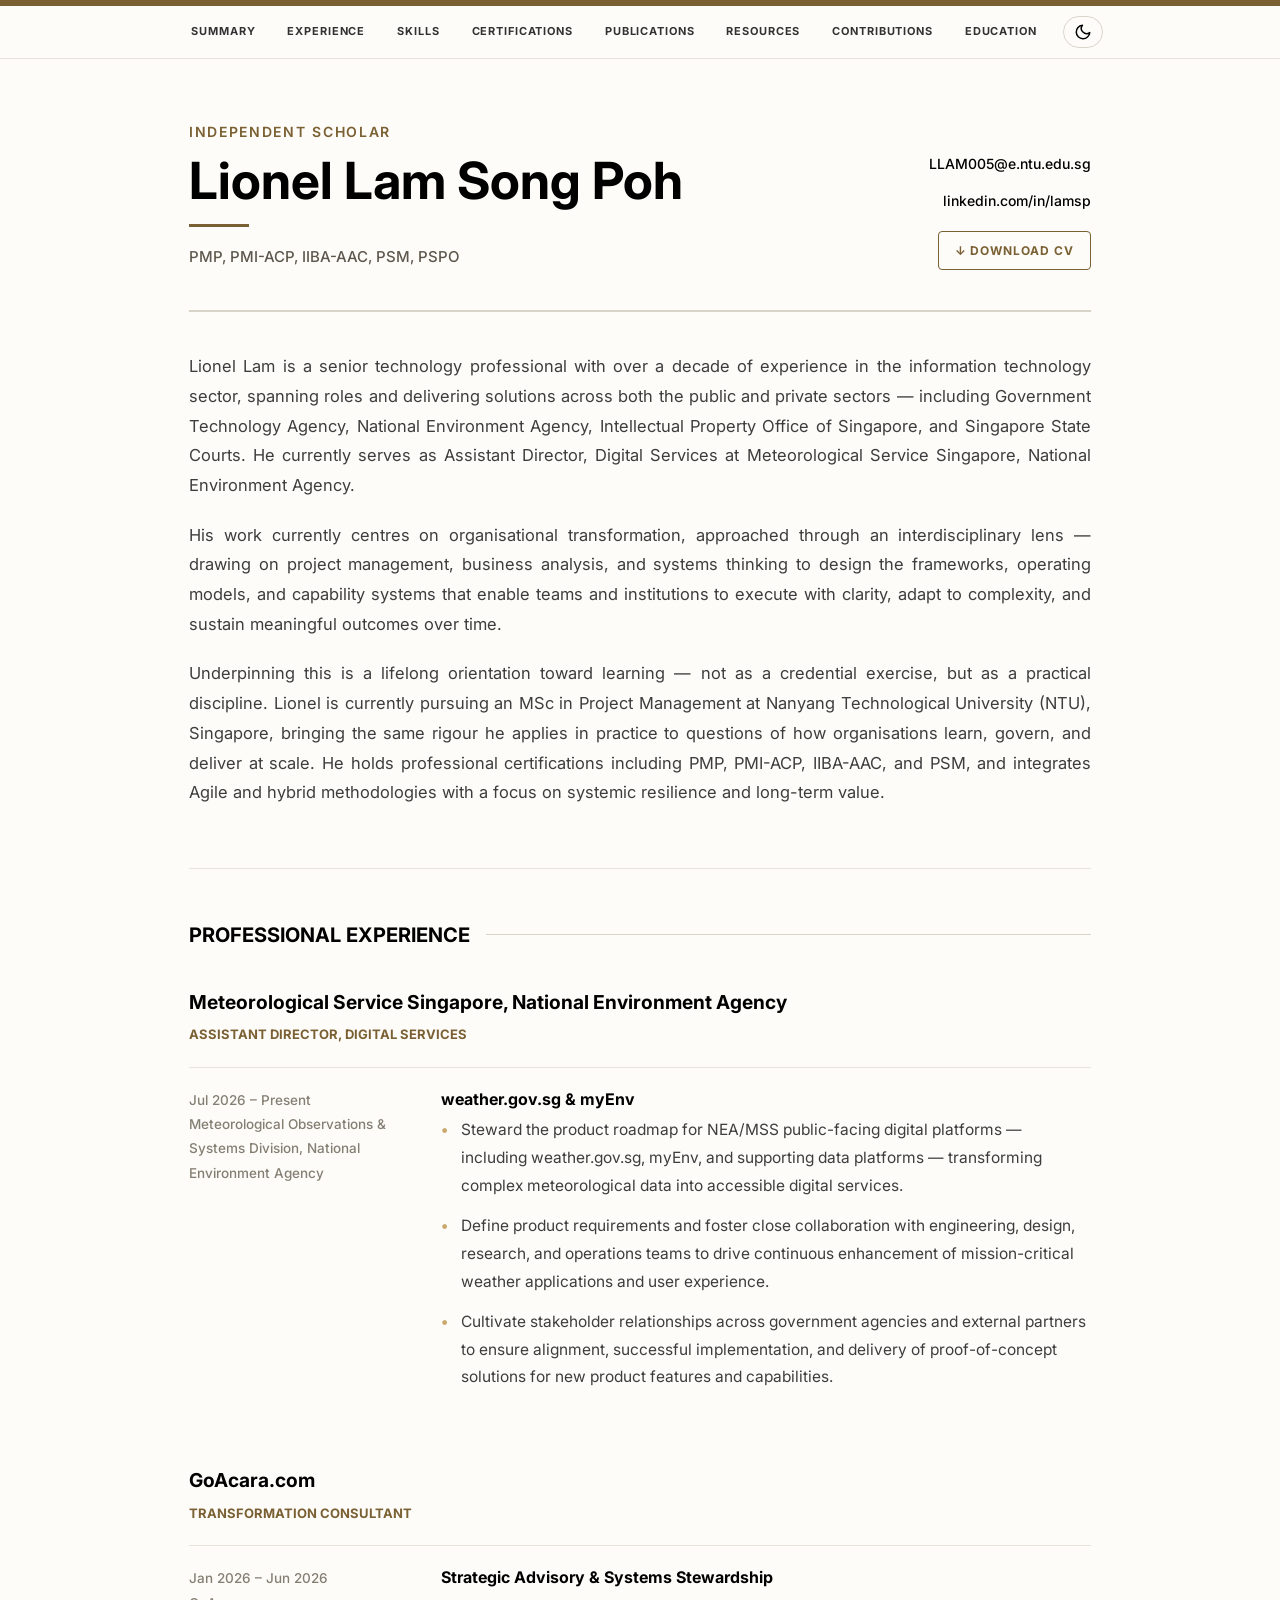
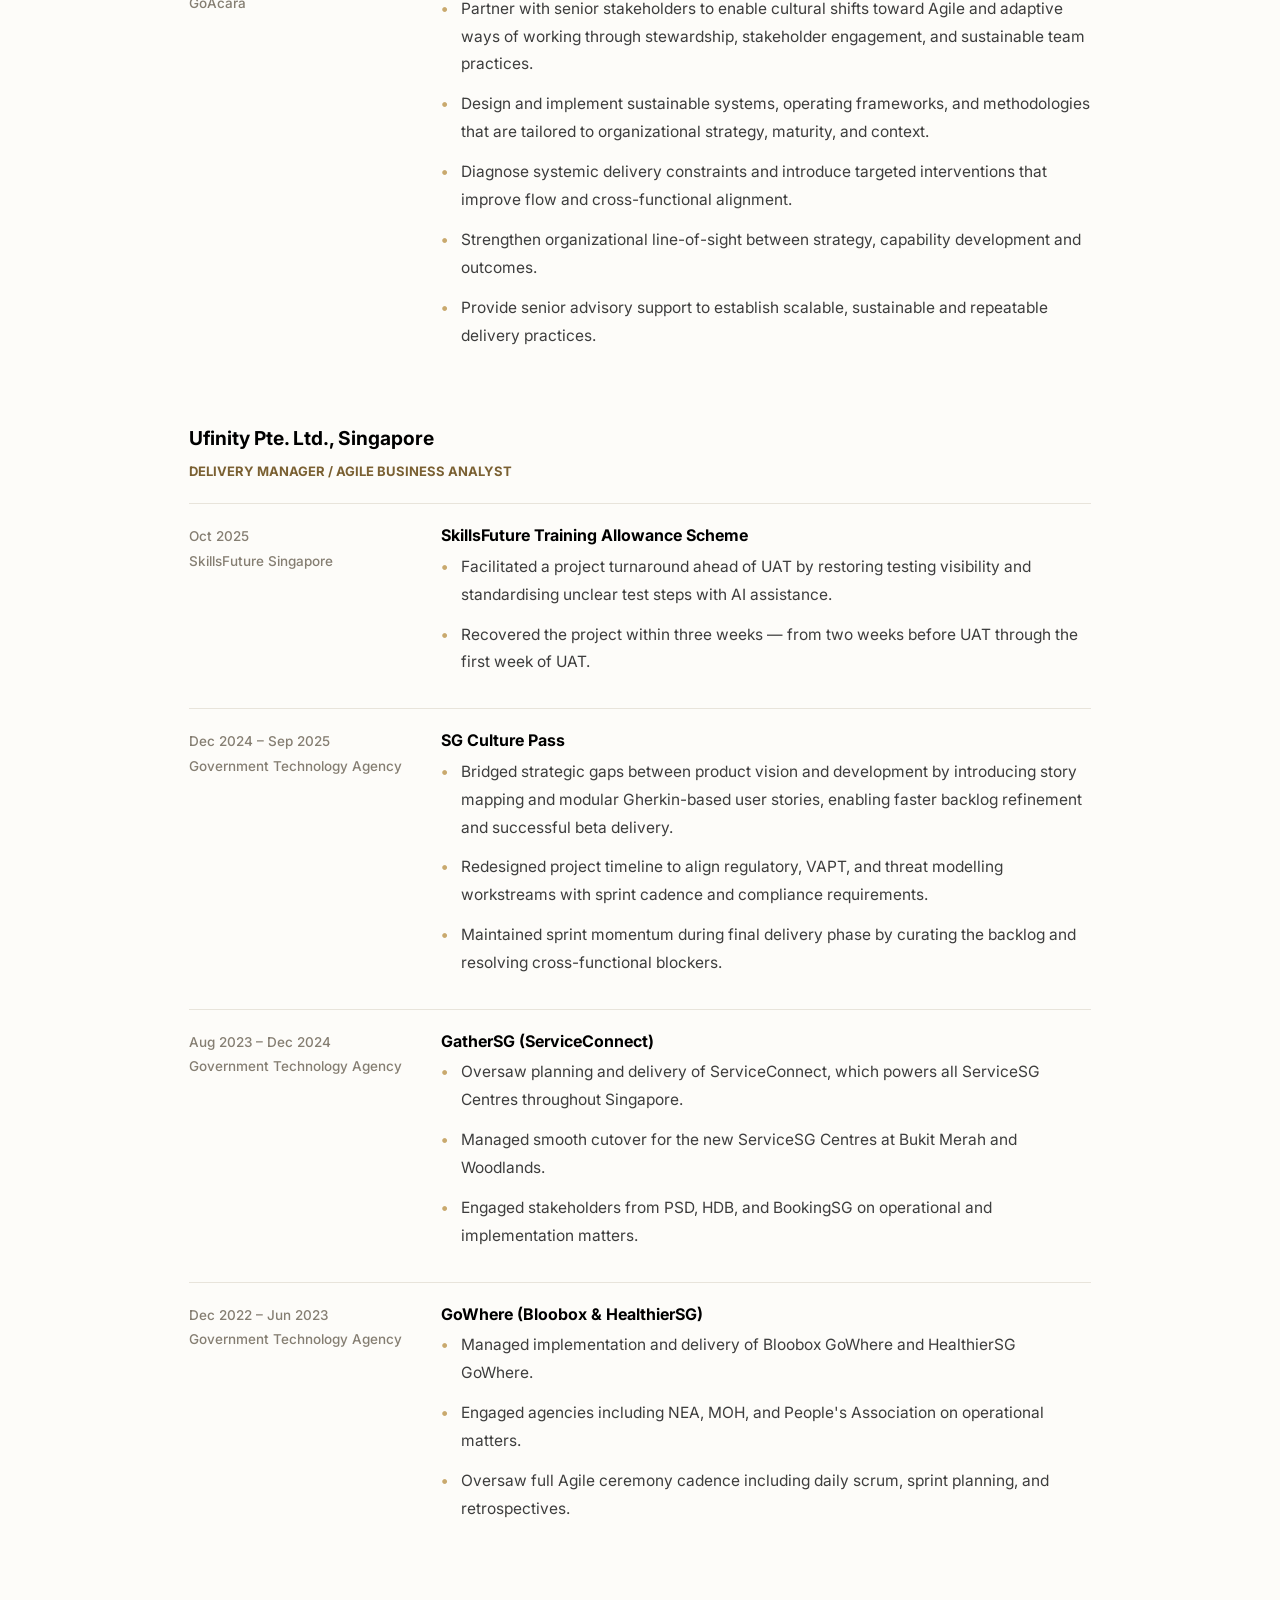
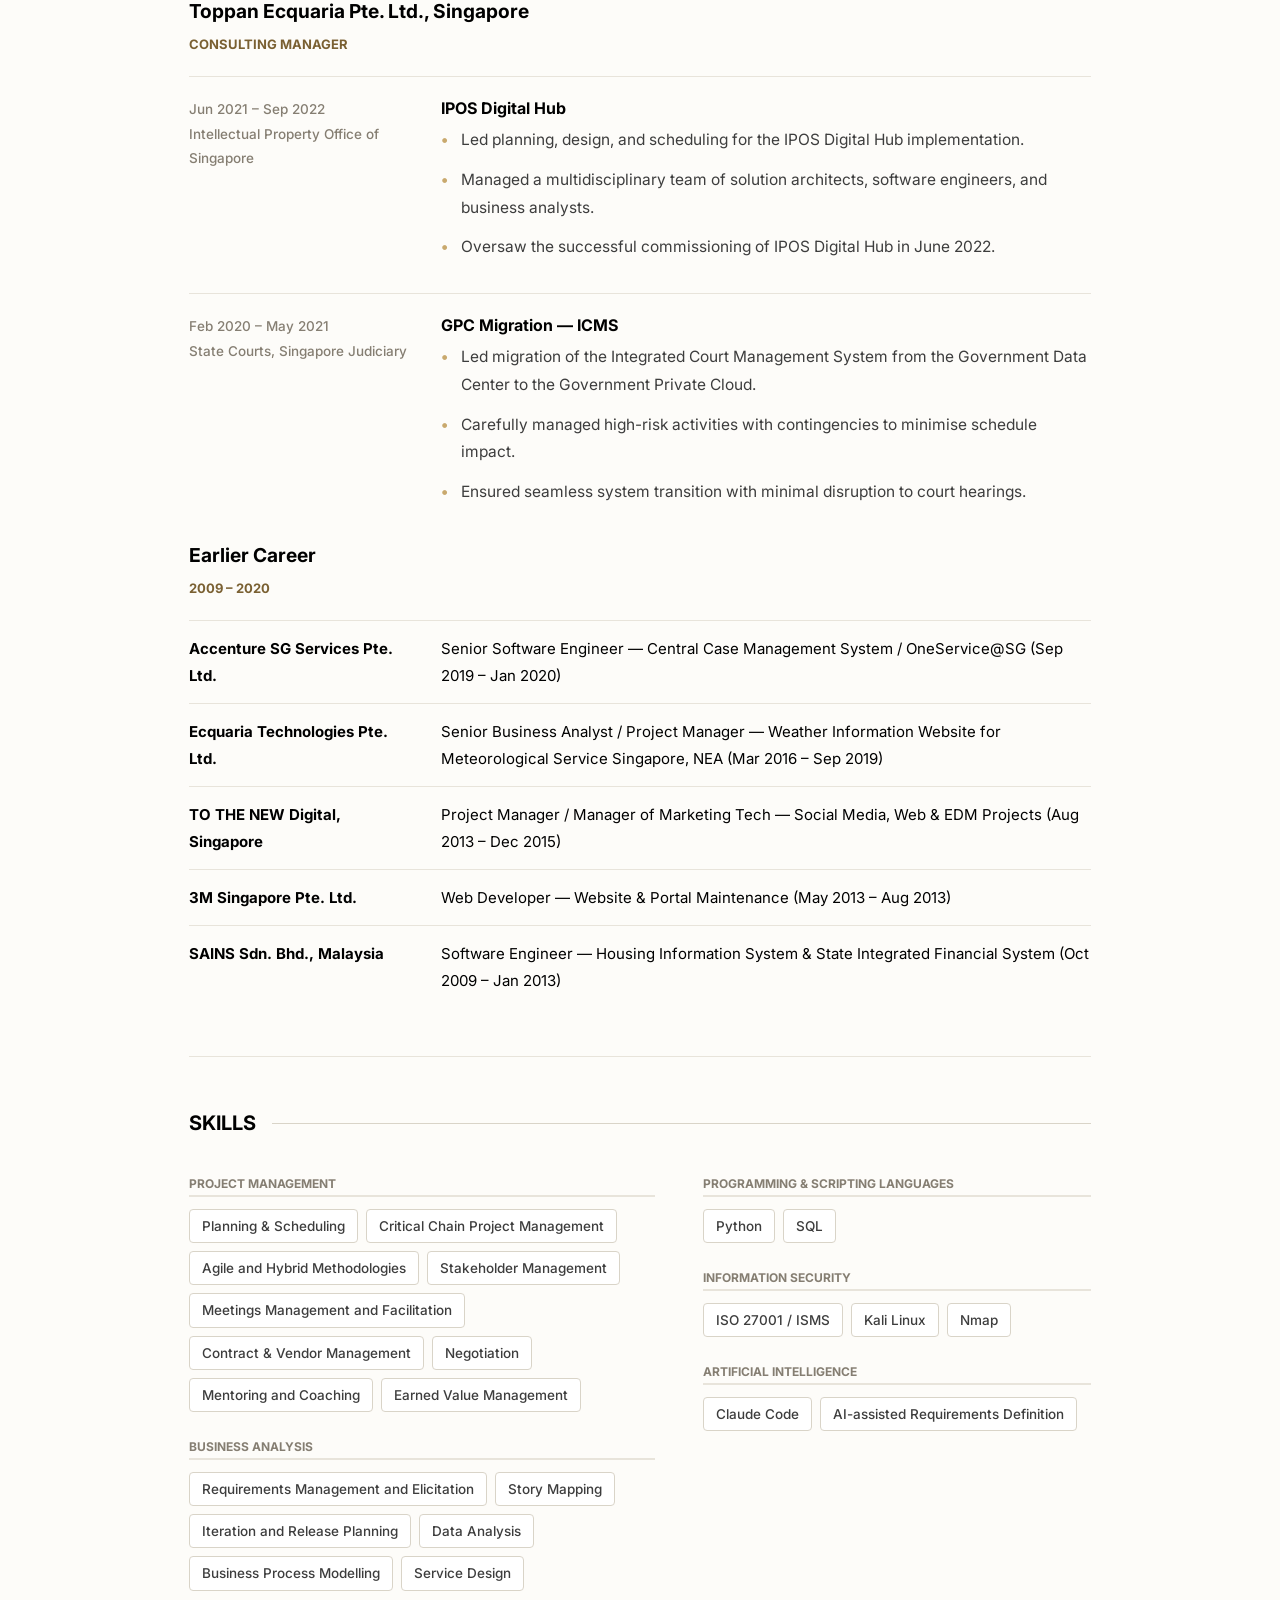
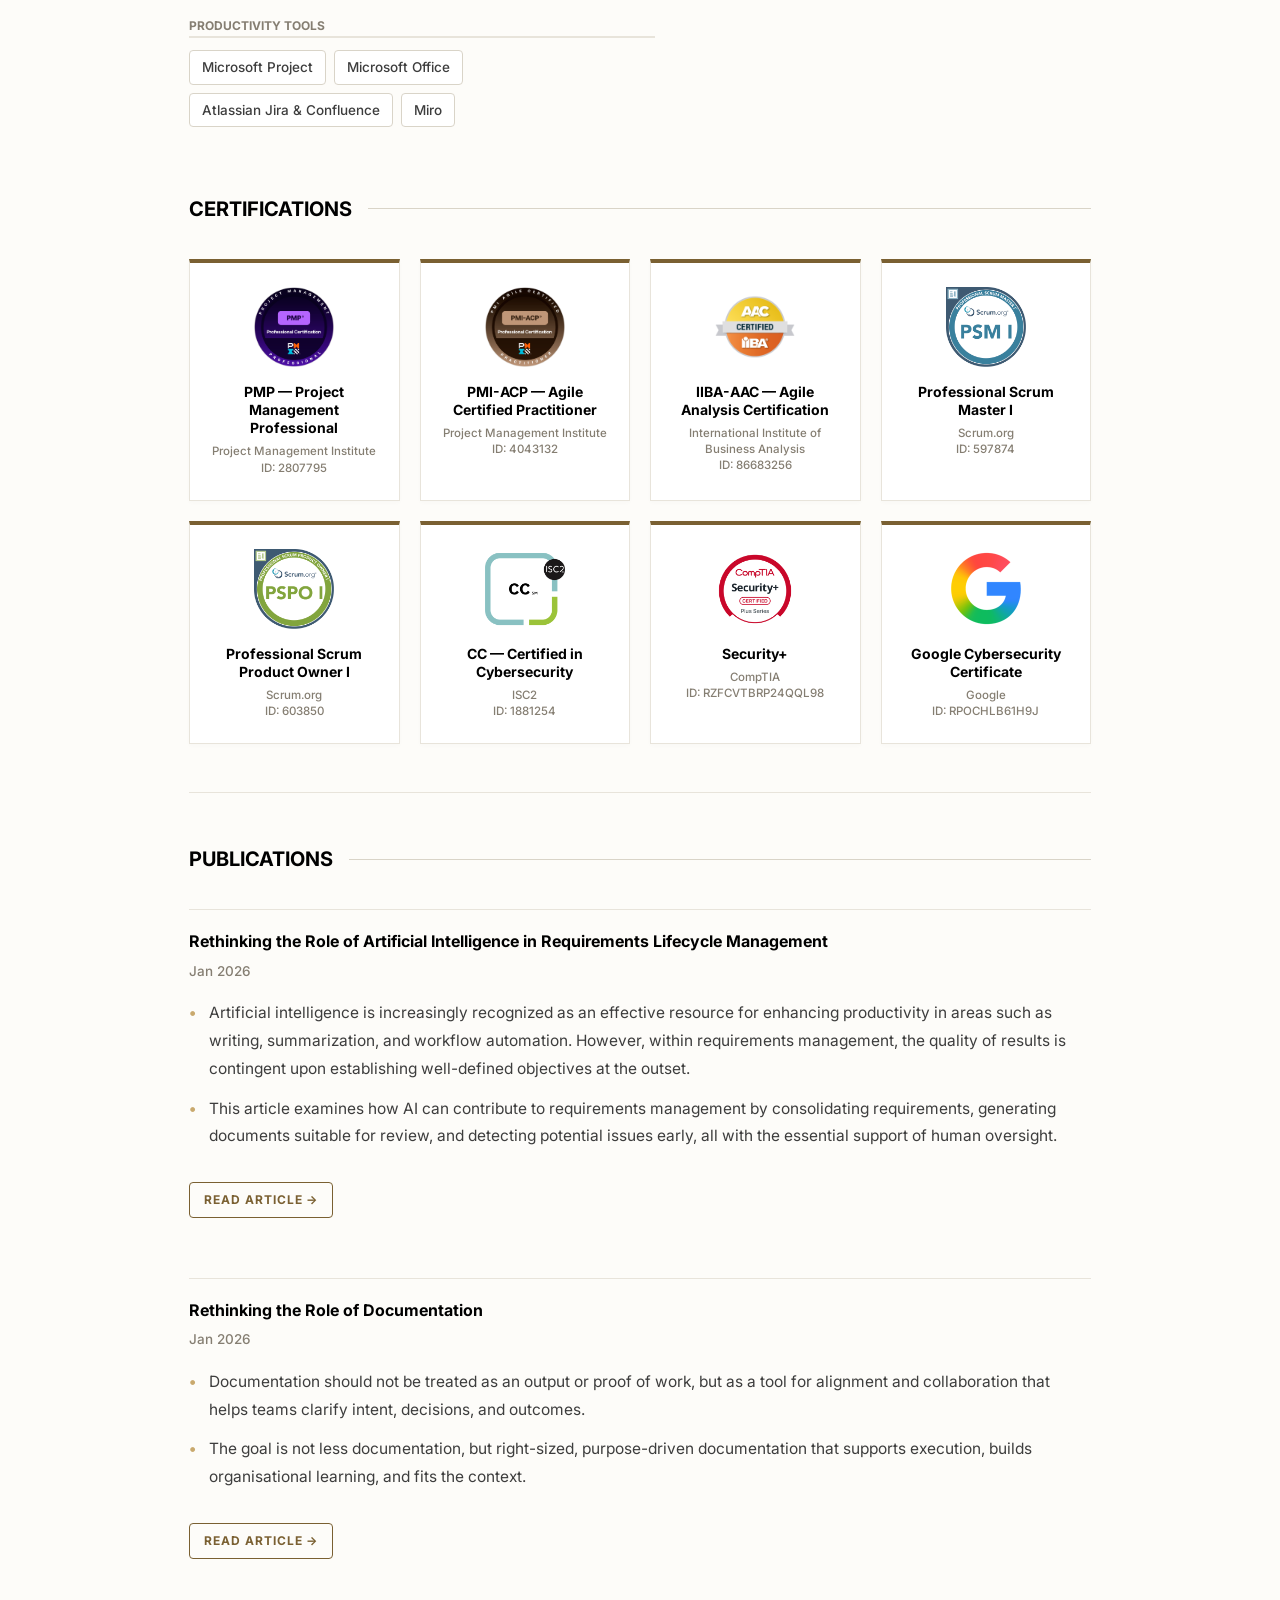
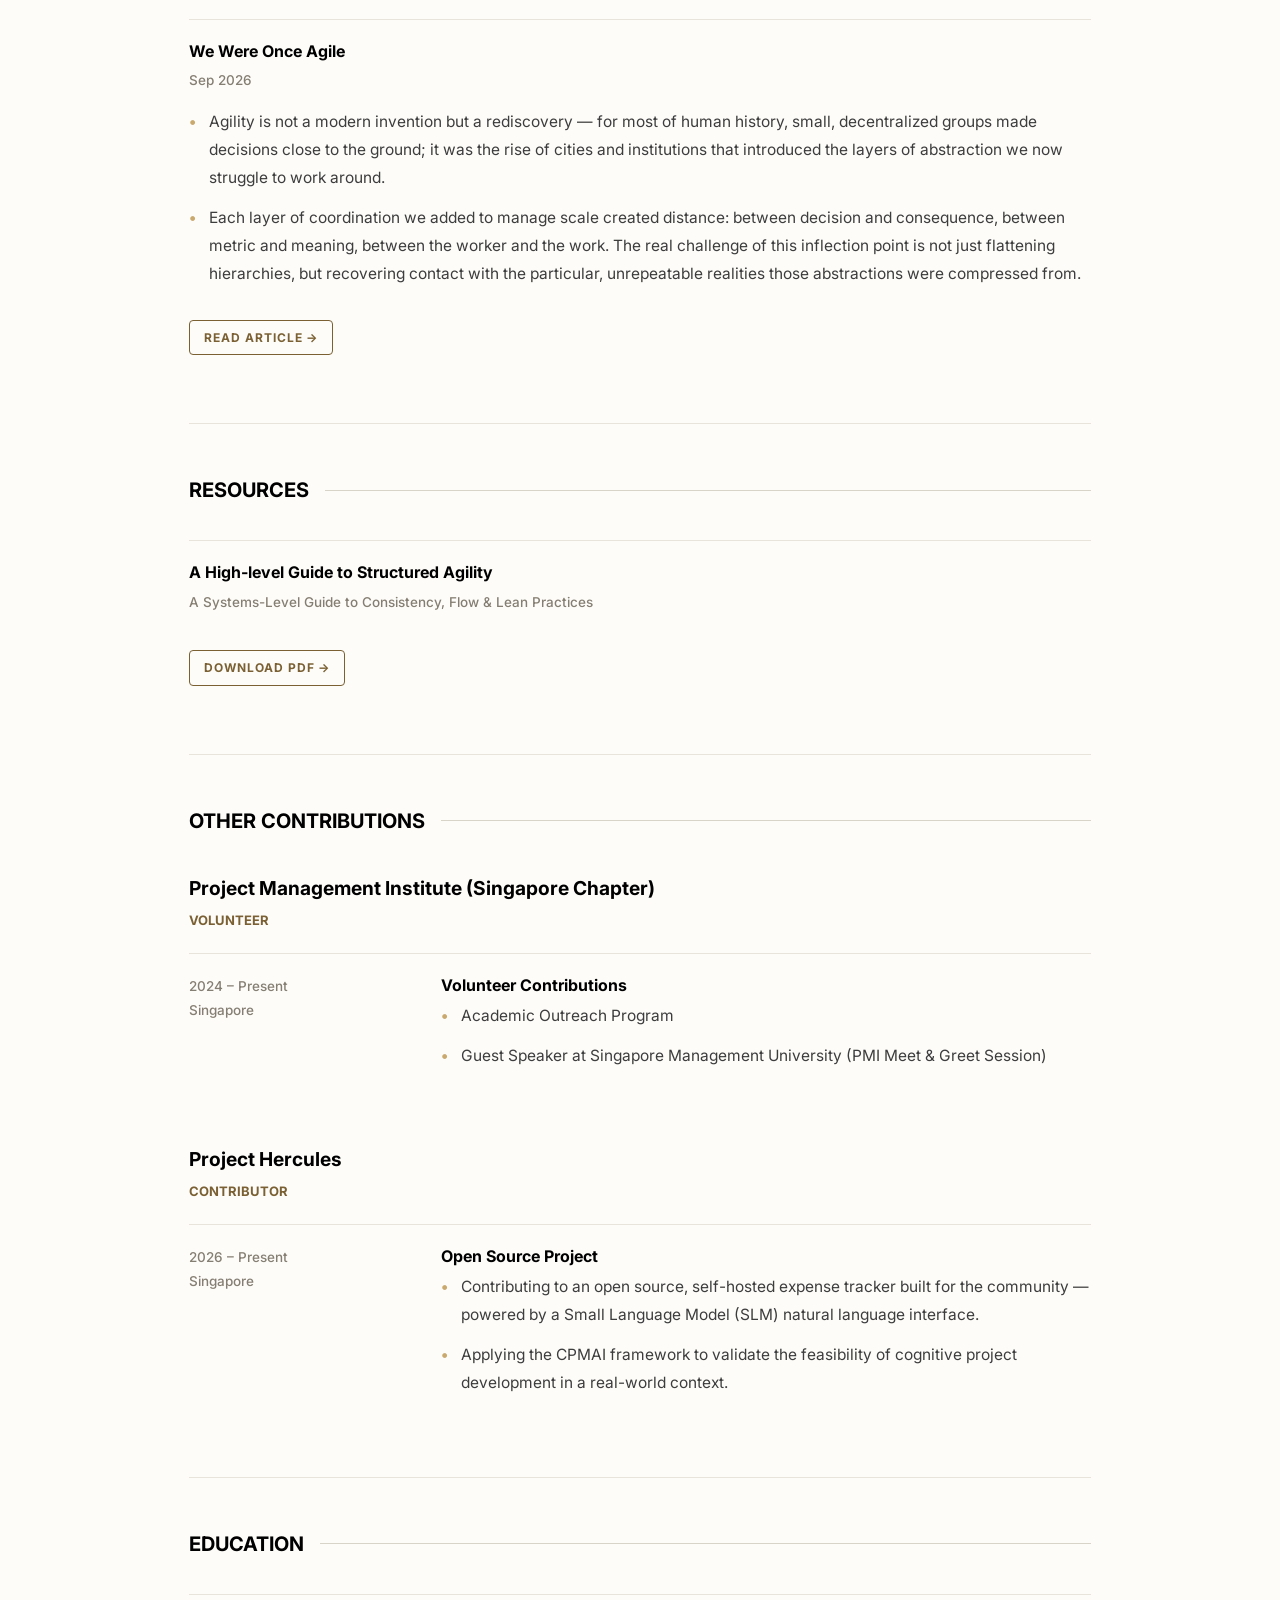
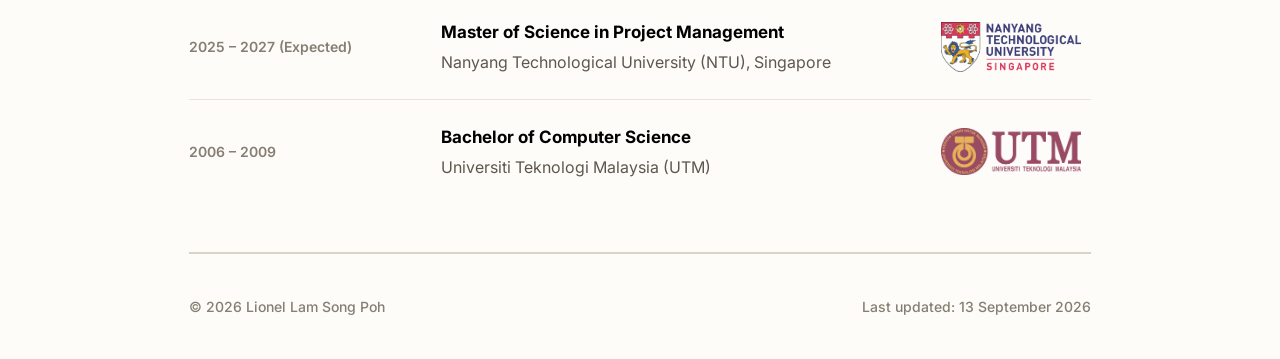
==== index.html @ bd257437 "Add Resources section with downloadable PDFs - Add resources array to content.js with structured-agi" ====
<!DOCTYPE html>
<html lang="en">
<head>
  <meta charset="UTF-8" />
  <meta name="viewport" content="width=device-width, initial-scale=1.0" />
  <title>Lionel Lam — Independent Scholar</title>
  <link href="https://fonts.googleapis.com/css2?family=Inter:wght@300;400;500;600;700&display=swap" rel="stylesheet" />
  <link rel="stylesheet" href="css/theme.css" />
  <link rel="stylesheet" href="css/base.css" />
  <script src="config.js"></script>
  <script>
    // Apply theme on load — respect saved dark/light preference, use config for base theme
    (function () {
      const base = (typeof SITE_CONFIG !== 'undefined' ? SITE_CONFIG.theme : null) || 'gold';
      const savedDark = localStorage.getItem('theme-dark');
      const theme = savedDark === 'true' ? base + '-dark' : base;
      document.documentElement.setAttribute('data-theme', theme);
    })();
  </script>
</head>
<body>
  <div class="top-rule"></div>
  <nav class="site-nav">
    <div class="nav-inner">
      <ul>
        <li><a href="#header">Summary</a></li>
        <li><a href="#experience-header">Experience</a></li>
        <li><a href="#skills-header">Skills</a></li>
        <li><a href="#certifications-header">Certifications</a></li>
        <li><a href="#publications-header">Publications</a></li>
        <li><a href="#resources-header">Resources</a></li>
        <li><a href="#volunteer-header">Contributions</a></li>
        <li><a href="#education-header">Education</a></li>
      </ul>
      <button class="theme-toggle" id="theme-toggle" aria-label="Toggle theme">
        <svg class="icon-moon" xmlns="http://www.w3.org/2000/svg" width="18" height="18" viewBox="0 0 24 24" fill="none" stroke="currentColor" stroke-width="2" stroke-linecap="round" stroke-linejoin="round" aria-hidden="true">
          <path d="M21 12.79A9 9 0 1 1 11.21 3 7 7 0 0 0 21 12.79z"/>
        </svg>
        <svg class="icon-sun" xmlns="http://www.w3.org/2000/svg" width="18" height="18" viewBox="0 0 24 24" fill="none" stroke="currentColor" stroke-width="2" stroke-linecap="round" stroke-linejoin="round" aria-hidden="true">
          <circle cx="12" cy="12" r="5"/>
          <line x1="12" y1="1"  x2="12" y2="3"/>
          <line x1="12" y1="21" x2="12" y2="23"/>
          <line x1="4.22" y1="4.22"  x2="5.64" y2="5.64"/>
          <line x1="18.36" y1="18.36" x2="19.78" y2="19.78"/>
          <line x1="1"  y1="12" x2="3"  y2="12"/>
          <line x1="21" y1="12" x2="23" y2="12"/>
          <line x1="4.22" y1="19.78" x2="5.64" y2="18.36"/>
          <line x1="18.36" y1="5.64"  x2="19.78" y2="4.22"/>
        </svg>
      </button>
      <button class="hamburger" onclick="document.querySelector('.mobile-menu').classList.toggle('open')"><span></span><span></span><span></span></button>
    </div>
    <div class="mobile-menu">
      <a href="#header" onclick="this.parentElement.classList.remove('open')">Summary</a>
      <a href="#experience-header" onclick="this.parentElement.classList.remove('open')">Experience</a>
      <a href="#skills-header" onclick="this.parentElement.classList.remove('open')">Skills</a>
      <a href="#certifications-header" onclick="this.parentElement.classList.remove('open')">Certifications</a>
      <a href="#publications-header" onclick="this.parentElement.classList.remove('open')">Publications</a>
      <a href="#resources-header" onclick="this.parentElement.classList.remove('open')">Resources</a>
      <a href="#volunteer-header" onclick="this.parentElement.classList.remove('open')">Contributions</a>
      <a href="#education-header" onclick="this.parentElement.classList.remove('open')">Education</a>
    </div>
  </nav>

  <button class="back-to-top" id="back-to-top" aria-label="Back to top">
    <svg xmlns="http://www.w3.org/2000/svg" width="18" height="18" viewBox="0 0 24 24"
         fill="none" stroke="currentColor" stroke-width="2.5"
         stroke-linecap="round" stroke-linejoin="round" aria-hidden="true">
      <polyline points="18 15 12 9 6 15"/>
    </svg>
  </button>

  <div class="page">
    <header id="header">
      <div class="header-left">
        <div class="job-title" id="p-title"></div>
        <h1 id="p-name"></h1>
        <div class="title-rule"></div>
        <div class="postnominals" id="p-postnom"></div>
      </div>
      <div class="header-right">
        <ul class="contact-list" id="p-contacts"></ul>
        <a class="download-btn" href="files/lionellam-cv.pdf" target="_blank" rel="noopener noreferrer">↓ Download CV</a>
      </div>
    </header>

    <div class="summary" id="summary-container"></div>

    <section class="section">
      <div class="section-header" id="experience-header">
        <h2 class="section-title">Professional Experience</h2><div class="section-rule"></div>
      </div>
      <div id="experience-container"></div>
      <div class="employer-block">
        <div class="employer-name">Earlier Career</div><div class="employer-role">2009 – 2020</div>
        <ul class="earlier-list" id="earlier-career-list"></ul>
      </div>
    </section>

    <section class="section">
      <div class="section-header" id="skills-header">
        <h2 class="section-title">Skills</h2><div class="section-rule"></div>
      </div>
      <div class="two-col" id="skills-container"></div>
      <div class="section-header" id="certifications-header" style="margin-top: 40px;">
        <h2 class="section-title">Certifications</h2><div class="section-rule"></div>
      </div>
      <div class="cert-list" id="certs-container"></div>
    </section>

    <section class="section">
      <div class="section-header" id="publications-header">
        <h2 class="section-title">Publications</h2><div class="section-rule"></div>
      </div>
      <div id="pubs-container"></div>
    </section>

    <section class="section">
      <div class="section-header" id="resources-header">
        <h2 class="section-title">Resources</h2><div class="section-rule"></div>
      </div>
      <div id="resources-container"></div>
    </section>

    <section class="section">
      <div class="section-header" id="volunteer-header">
        <h2 class="section-title">Other Contributions</h2><div class="section-rule"></div>
      </div>
      <div id="volunteer-container"></div>
    </section>

    <section class="section" style="border-bottom: none;">
      <div class="section-header" id="education-header">
        <h2 class="section-title">Education</h2><div class="section-rule"></div>
      </div>
      <div id="edu-container"></div>
    </section>

    <footer>
      <p id="footer-copy"></p>
      <p id="footer-updated"></p>
    </footer>
  </div>

  <!-- LOAD CONTENT DATA -->
  <script src="content.js"></script>

  <!-- RENDER LOGIC -->
  <script>
    document.addEventListener('DOMContentLoaded', () => {
      const d = RESUME_DATA;

      // Header
      document.getElementById('p-title').textContent = d.profile.jobTitle;
      document.getElementById('p-name').textContent = d.profile.name;
      document.getElementById('p-postnom').textContent = d.profile.postnominals;
      document.getElementById('p-contacts').innerHTML = d.profile.contacts.map(c => `<li><a href="${c.link}">${c.label}</a></li>`).join('');

      // Summary
      document.getElementById('summary-container').innerHTML = d.summary.map(p => `<p>${p}</p>`).join('');

      // Experience
      document.getElementById('experience-container').innerHTML = d.experience.map(e => `
        <div class="employer-block">
          <div class="employer-name">${e.employer}</div>
          <div class="employer-role">${e.role}</div>
          ${e.projects.map(p => `
            <div class="project">
              <div class="project-period">${p.period}</div>
              <div>
                <div class="project-name">${p.title}</div>
                <ul>${p.bullets.map(b => `<li>${b}</li>`).join('')}</ul>
              </div>
            </div>
          `).join('')}
        </div>
      `).join('');

      // Earlier Career
      document.getElementById('earlier-career-list').innerHTML = d.earlierCareer.map(ec => `
        <li><span class="earlier-employer">${ec.employer}</span><span>${ec.desc}</span></li>
      `).join('');

      // Skills
      const mid = Math.ceil(d.skills.length / 2);
      const sCols = [d.skills.slice(0, mid), d.skills.slice(mid)];
      document.getElementById('skills-container').innerHTML = sCols.map(col => `
        <div>${col.map(s => `
          <div class="skill-group">
            <div class="skill-cat">${s.category}</div>
            <div class="skill-tags">${s.tags.map(t => `<span class="tag">${t}</span>`).join('')}</div>
          </div>
        `).join('')}</div>
      `).join('');

      // Certs
      document.getElementById('certs-container').innerHTML = d.certifications.map(c => `
        <div class="cert-item">
          <img class="cert-badge" src="${c.badge}" alt="${c.name}">
          <div class="cert-text">
            <div class="cert-name">${c.name}</div>
            <div class="cert-issuer">${c.issuer}<br>ID: ${c.id}</div>
          </div>
        </div>
      `).join('');

      // Pubs
      document.getElementById('pubs-container').innerHTML = d.publications.map(p => `
        <div class="employer-block">
          <div class="pub-entry">
            <div class="project-name">${p.title}</div>
            <div class="project-period">${p.date}</div>
            <ul>${p.bullets.map(b => `<li>${b}</li>`).join('')}</ul>
            <a class="pub-link" href="${p.link}" target="_blank" rel="noopener noreferrer">Read article →</a>
          </div>
        </div>
      `).join('');

      // Resources
      document.getElementById('resources-container').innerHTML = d.resources.map(r => `
        <div class="employer-block">
          <div class="pub-entry">
            <div class="project-name">${r.title}</div>
            <div class="project-period">${r.desc}</div>
            <a class="pub-link" href="${r.file}" target="_blank" rel="noopener noreferrer">Download PDF →</a>
          </div>
        </div>
      `).join('');

      // Contributions
      document.getElementById('volunteer-container').innerHTML = d.volunteer.map(e => `
        <div class="employer-block">
          <div class="employer-name">${e.employer}</div>
          <div class="employer-role">${e.role}</div>
          ${e.projects.map(p => `
            <div class="project">
              <div class="project-period">${p.period}</div>
              <div>
                <div class="project-name">${p.title}</div>
                <ul>${p.bullets.map(b => `<li>${b}</li>`).join('')}</ul>
              </div>
            </div>
          `).join('')}
        </div>
      `).join('');

      // Education
      document.getElementById('edu-container').innerHTML = d.education.map(e => `
        <div class="edu-item">
          <div class="edu-year">${e.period}</div>
          <div><div class="edu-degree">${e.degree}</div><div class="edu-school">${e.school}</div></div>
          <img class="edu-logo" src="${e.logo}" alt="${e.school} logo">
        </div>
      `).join('');

      // Footer
      document.getElementById('footer-copy').innerHTML = `© ${new Date().getFullYear()} ${d.profile.name}`;
      document.getElementById('footer-updated').innerHTML = `Last updated: ${d.lastUpdated}`;

      // Theme toggle (dark/light within current base theme)
      const btn = document.getElementById('theme-toggle');
      const getBase = () => (typeof SITE_CONFIG !== 'undefined' ? SITE_CONFIG.theme : null) || 'gold';
      const applyTheme = (isDark) => {
        const t = isDark ? getBase() + '-dark' : getBase();
        document.documentElement.setAttribute('data-theme', t);
        localStorage.setItem('theme-dark', isDark ? 'true' : 'false');
      };
      btn.addEventListener('click', () => {
        const current = document.documentElement.getAttribute('data-theme');
        applyTheme(!current.endsWith('-dark'));
      });

      // Back to top button
      const backToTop = document.getElementById('back-to-top');
      window.addEventListener('scroll', () => {
        backToTop.classList.toggle('visible', window.scrollY > 300);
      });
      backToTop.addEventListener('click', () => {
        window.scrollTo({ top: 0, behavior: 'smooth' });
      });
    });
  </script>
</body>
</html>
---- css/theme.css ----
/* ============================================================
   THEME: GOLD (default — warm, classic, professional)
   ============================================================ */
:root,
[data-theme="gold"] {
  --bg: #fdfcf9; --bg-glass: rgba(253,252,249,0.95); --white: #ffffff;
  --border: #d9d4c8; --border-light: #e8e4db;
  --heading: #000000; --heading-mid: #000000;
  --accent: #7a6032; --accent-light: #c9a96e;
  --text: #000000; --text-mid: #3d3d3d; --text-muted: #5e574d; --text-faint: #857e72;
  /* legacy aliases */
  --gold: var(--accent); --gold-light: var(--accent-light);
}

[data-theme="gold-dark"] {
  --bg: #0f1520; --bg-glass: rgba(15,21,32,0.95); --white: #1a2336;
  --border: #2a3a52; --border-light: #1e2d42;
  --heading: #e8e6e0; --heading-mid: #c8c4bc;
  --accent: #c9a96e; --accent-light: #a07840;
  --text: #dedad4; --text-mid: #b8b4ae; --text-muted: #8a8680; --text-faint: #6a6660;
  --gold: var(--accent); --gold-light: var(--accent-light);
}

/* ============================================================
   THEME: SLATE (cool, modern, sharp — electric blue accent)
   ============================================================ */
[data-theme="slate"] {
  --bg: #f4f6f9; --bg-glass: rgba(244,246,249,0.95); --white: #ffffff;
  --border: #cbd5e1; --border-light: #e2e8f0;
  --heading: #0f172a; --heading-mid: #1e3a5f;
  --accent: #2563eb; --accent-light: #60a5fa;
  --text: #0f172a; --text-mid: #334155; --text-muted: #64748b; --text-faint: #5e7a99;
  --gold: var(--accent); --gold-light: var(--accent-light);
}

[data-theme="slate-dark"] {
  --bg: #0d1117; --bg-glass: rgba(13,17,23,0.95); --white: #161b22;
  --border: #30363d; --border-light: #21262d;
  --heading: #e6edf3; --heading-mid: #8b949e;
  --accent: #58a6ff; --accent-light: #388bfd;
  --text: #e6edf3; --text-mid: #b1bac4; --text-muted: #8b949e; --text-faint: #8b949e;
  --gold: var(--accent); --gold-light: var(--accent-light);
}

/* ============================================================
   THEME: PAPER (editorial, minimal, refined — deep red accent)
   ============================================================ */
[data-theme="paper"] {
  --bg: #ffffff; --bg-glass: rgba(255,255,255,0.97); --white: #fafafa;
  --border: #e5e5e5; --border-light: #f0f0f0;
  --heading: #111111; --heading-mid: #333333;
  --accent: #b91c1c; --accent-light: #ef4444;
  --text: #111111; --text-mid: #333333; --text-muted: #666666; --text-faint: #767676;
  --gold: var(--accent); --gold-light: var(--accent-light);
}

[data-theme="paper-dark"] {
  --bg: #111111; --bg-glass: rgba(17,17,17,0.97); --white: #1c1c1c;
  --border: #2e2e2e; --border-light: #222222;
  --heading: #f5f5f5; --heading-mid: #cccccc;
  --accent: #f87171; --accent-light: #b91c1c;
  --text: #f5f5f5; --text-mid: #cccccc; --text-muted: #aaaaaa; --text-faint: #8a8a8a;
  --gold: var(--accent); --gold-light: var(--accent-light);
}

/* ============================================================
   PAPER theme: serif heading overrides
   ============================================================ */
[data-theme="paper"] h1,
[data-theme="paper-dark"] h1 {
  font-family: 'Georgia', 'Times New Roman', serif;
  font-weight: 700;
  letter-spacing: -0.01em;
}

[data-theme="paper"] .top-rule,
[data-theme="paper-dark"] .top-rule {
  height: 3px;
}

[data-theme="paper"] .title-rule,
[data-theme="paper-dark"] .title-rule {
  background: #111111;
}
[data-theme="paper-dark"] .title-rule {
  background: #f5f5f5;
}
---- css/base.css ----
*, *::before, *::after { box-sizing: border-box; margin: 0; padding: 0; }
html { scroll-behavior: smooth; }
body { background: var(--bg); color: var(--text); font-family: 'Inter', sans-serif; font-size: 16px; line-height: 1.8; -webkit-font-smoothing: antialiased; }
.page { max-width: 950px; margin: 0 auto; padding: 0 24px; }
.top-rule { height: 6px; background: var(--gold); position: relative; z-index: 101; }

/* Navigation */
.site-nav { position: sticky; top: 0; z-index: 100; background: var(--bg-glass); backdrop-filter: blur(10px); -webkit-backdrop-filter: blur(10px); border-bottom: 1px solid var(--border-light); }
.site-nav .nav-inner { display: flex; align-items: center; justify-content: center; max-width: 900px; margin: 0 auto; padding: 0 24px; }
.site-nav ul { list-style: none; display: flex; gap: 4px; }
.site-nav a { display: block; padding: 16px 14px; font-size: 11px; font-weight: 700; letter-spacing: 0.08em; text-transform: uppercase; color: var(--heading); text-decoration: none; transition: 0.2s; opacity: 0.8; }
.site-nav a:hover { opacity: 1; color: var(--gold); }
.hamburger { display: none; flex-direction: column; gap: 5px; cursor: pointer; padding: 16px 0; background: none; border: none; margin-left: auto; }
.hamburger span { display: block; width: 22px; height: 2px; background: var(--heading); border-radius: 2px; }
.mobile-menu { position: absolute; top: 100%; left: 0; right: 0; z-index: 99; display: flex; flex-direction: column; background: var(--bg); border-top: 1px solid var(--border-light); border-bottom: 1px solid var(--border-light); box-shadow: 0 4px 12px rgba(0,0,0,0.08); opacity: 0; visibility: hidden; transform: translateY(-8px); transition: opacity 0.2s ease, transform 0.2s ease, visibility 0.2s; }
.mobile-menu.open { opacity: 1; visibility: visible; transform: translateY(0); }
.mobile-menu a { display: block; padding: 16px 24px; font-size: 13px; font-weight: 700; text-transform: uppercase; color: var(--heading); text-decoration: none; border-bottom: 1px solid var(--border-light); text-align: center; }
.theme-toggle { background: none; border: 1px solid var(--border); border-radius: 20px; cursor: pointer; padding: 6px 10px; display: inline-flex; align-items: center; justify-content: center; color: var(--heading); margin-left: 12px; transition: 0.2s; }
.theme-toggle:hover { border-color: var(--gold); color: var(--gold); }
.icon-moon { display: block; }
.icon-sun  { display: none;  }
[data-theme$="-dark"] .theme-toggle .icon-moon { display: none;  }
[data-theme$="-dark"] .theme-toggle .icon-sun  { display: block; }

/* Content Layout */
header, .section-header { scroll-margin-top: 70px; }
header { padding: 60px 0 40px; border-bottom: 2px solid var(--border); display: grid; grid-template-columns: 1fr auto; gap: 32px; align-items: end; }
h1 { font-size: clamp(1.5rem, 6vw, 3.2rem); font-weight: 700; color: var(--heading); line-height: 1.1; margin-bottom: 8px; }
.title-rule { width: 60px; height: 3px; background: var(--gold); margin: 16px 0; }
.job-title { font-size: 14px; font-weight: 600; letter-spacing: 0.12em; text-transform: uppercase; color: var(--gold); margin-bottom: 8px; }
.postnominals { font-size: 15px; color: var(--text-muted); font-weight: 500; }
.header-right { text-align: right; }
.contact-list { list-style: none; display: flex; flex-direction: column; gap: 8px; }
.contact-list a { color: var(--heading-mid); text-decoration: none; font-size: 14px; font-weight: 500; }
.contact-list a:hover { color: var(--gold); text-decoration: underline; }

.download-btn { display: inline-block; margin-top: 16px; padding: 8px 16px; font-size: 12px; font-weight: 700; letter-spacing: 0.08em; text-transform: uppercase; color: var(--gold); border: 1px solid var(--gold); border-radius: 4px; text-decoration: none; transition: 0.2s; }
.download-btn:hover { background: var(--gold); color: var(--white); }

.pub-entry { padding: 20px 0; border-top: 1px solid var(--border-light); }
.pub-entry .project-name { margin-bottom: 6px; }
.pub-entry .project-period { margin-bottom: 16px; }
.pub-entry ul { list-style: none; }
.pub-entry ul li { font-size: 15.5px; color: var(--text-mid); padding-left: 20px; position: relative; margin-bottom: 12px; }
.pub-entry ul li::before { content: '•'; position: absolute; left: 0; color: var(--gold-light); font-weight: 700; }

.pub-link { display: inline-block; margin-top: 20px; padding: 6px 14px; font-size: 12px; font-weight: 700; letter-spacing: 0.08em; text-transform: uppercase; color: var(--gold); border: 1px solid var(--gold); border-radius: 4px; text-decoration: none; transition: 0.2s; }
.pub-link:hover { background: var(--gold); color: var(--white); }

.summary { padding: 40px 0; border-bottom: 1px solid var(--border-light); }
.summary p { font-size: 16.5px; color: var(--text-mid); text-align: justify; margin-bottom: 20px; }

.section { padding: 48px 0; border-bottom: 1px solid var(--border-light); }
.section-header { display: flex; align-items: center; gap: 16px; margin-bottom: 32px; }
.section-title { font-size: 1.25rem; font-weight: 700; text-transform: uppercase; color: var(--heading); white-space: nowrap; }
.section-rule { flex: 1; height: 1px; background: var(--border); }

.employer-block { margin-bottom: 40px; }
.employer-block:last-child { margin-bottom: 0; }
.edu-item:last-child { padding-bottom: 0; }
.employer-name { font-size: 1.2rem; font-weight: 700; color: var(--heading); margin-bottom: 4px; }
.employer-role { font-size: 13px; font-weight: 700; text-transform: uppercase; color: var(--gold); margin-bottom: 20px; }

.project { display: grid; grid-template-columns: 220px 1fr; gap: 0 32px; padding: 20px 0; border-top: 1px solid var(--border-light); }
.project-name { font-size: 16px; font-weight: 700; color: var(--heading-mid); line-height: 1.4; margin-bottom: 6px; }
.project-period { font-size: 13.5px; color: var(--text-faint); font-weight: 500; }
.project ul { list-style: none; }
.project ul li { font-size: 15.5px; color: var(--text-mid); padding-left: 20px; position: relative; margin-bottom: 12px; }
.project ul li::before { content: '•'; position: absolute; left: 0; color: var(--gold-light); font-weight: 700; }

.earlier-list li { display: grid; grid-template-columns: 220px 1fr; gap: 0 32px; padding: 14px 0; border-top: 1px solid var(--border-light); font-size: 15px; }
.earlier-employer { font-weight: 700; color: var(--heading-mid); }

.two-col { display: grid; grid-template-columns: 1.2fr 1fr; gap: 48px; }
.skill-group { margin-bottom: 24px; }
.skill-cat { font-size: 12px; font-weight: 700; text-transform: uppercase; color: var(--text-faint); margin-bottom: 12px; border-bottom: 2px solid var(--border-light); }
.skill-tags { display: flex; flex-wrap: wrap; gap: 8px; }
.tag { font-size: 13.5px; font-weight: 500; padding: 4px 12px; border-radius: 4px; background: var(--white); border: 1px solid var(--border); color: var(--text-mid); }

/* Certs 4x2 Grid */
.cert-list { display: grid; grid-template-columns: repeat(4, 1fr); gap: 20px; }
.cert-item { padding: 24px 16px; background: var(--white); border: 1px solid var(--border-light); border-top: 4px solid var(--gold); display: flex; flex-direction: column; align-items: center; text-align: center; gap: 16px; box-shadow: 0 2px 4px rgba(0,0,0,0.02); }
.cert-badge { width: 80px; height: 80px; object-fit: contain; }
.cert-name { font-size: 14px; font-weight: 700; color: var(--heading-mid); line-height: 1.3; margin-bottom: 6px; }
.cert-issuer { font-size: 11.5px; color: var(--text-faint); font-weight: 500; line-height: 1.4; }

.edu-item { display: grid; grid-template-columns: 220px 1fr auto; gap: 0 32px; padding: 20px 0; border-top: 1px solid var(--border-light); align-items: center; }
.edu-year { font-size: 14px; font-weight: 600; color: var(--text-faint); }
.edu-degree { font-size: 17px; font-weight: 700; color: var(--heading-mid); }
.edu-school { font-size: 16px; color: var(--text-muted); }
.edu-logo { height: 64px; width: 160px; object-fit: contain; opacity: 0.85; padding: 6px 10px; border-radius: 8px; }
[data-theme$="-dark"] .edu-logo { background: rgba(255, 255, 255, 0.92); }
[data-theme$="-dark"] .cert-badge { background: rgba(255, 255, 255, 0.92); border-radius: 8px; padding: 6px; box-sizing: border-box; }

footer { padding: 40px 0; display: flex; justify-content: space-between; align-items: flex-end; border-top: 2px solid var(--border); margin-top: 20px; }
footer p, footer a { font-size: 14px; font-weight: 500; color: var(--text-faint); text-decoration: none; }

/* Back to Top */
.back-to-top {
  display: none;
  position: fixed;
  bottom: 24px;
  right: 24px;
  z-index: 98;
  width: 44px;
  height: 44px;
  border-radius: 50%;
  background: var(--gold);
  color: var(--bg);
  border: none;
  cursor: pointer;
  align-items: center;
  justify-content: center;
  box-shadow: 0 2px 8px rgba(0,0,0,0.18);
  opacity: 0;
  visibility: hidden;
  transform: translateY(8px);
  transition: opacity 0.2s ease, transform 0.2s ease, visibility 0.2s, background 0.2s;
}
.back-to-top.visible { opacity: 1; visibility: visible; transform: translateY(0); }
.back-to-top:hover { background: var(--gold-light); }

@media (max-width: 900px) {
  .cert-list { grid-template-columns: repeat(2, 1fr); }
  .site-nav a { padding: 16px 9px; letter-spacing: 0.06em; }
  .site-nav .nav-inner { padding: 0 16px; }
}
@media (max-width: 768px) {
  header { grid-template-columns: 1fr; text-align: center; } .header-right { text-align: center; margin-top: 20px; }
  .contact-list { align-items: center; } .two-col { grid-template-columns: 1fr; gap: 0; } .title-rule { margin: 16px auto; }
  .project, .earlier-list li { grid-template-columns: 1fr; gap: 12px; }
  .pub-link { display: table; margin-left: auto; margin-right: auto; }
  .edu-item { grid-template-columns: 1fr auto; grid-template-rows: auto auto; gap: 8px 16px; }
  .edu-item .edu-year { grid-row: 1; grid-column: 1; align-self: center; }
  .edu-logo { height: 44px; width: 120px; grid-row: 1; grid-column: 2; align-self: center; }
  .edu-item > div:nth-child(2) { grid-row: 2; grid-column: 1 / -1; }
  .site-nav ul { display: none; } .hamburger { display: flex; } .site-nav .nav-inner { justify-content: flex-end; }
  header, .section-header { scroll-margin-top: 80px; }
  .back-to-top { display: flex; }
  footer { flex-direction: column; align-items: flex-start; gap: 8px; }
}
@media (max-width: 480px) { .cert-list { grid-template-columns: 1fr; } }
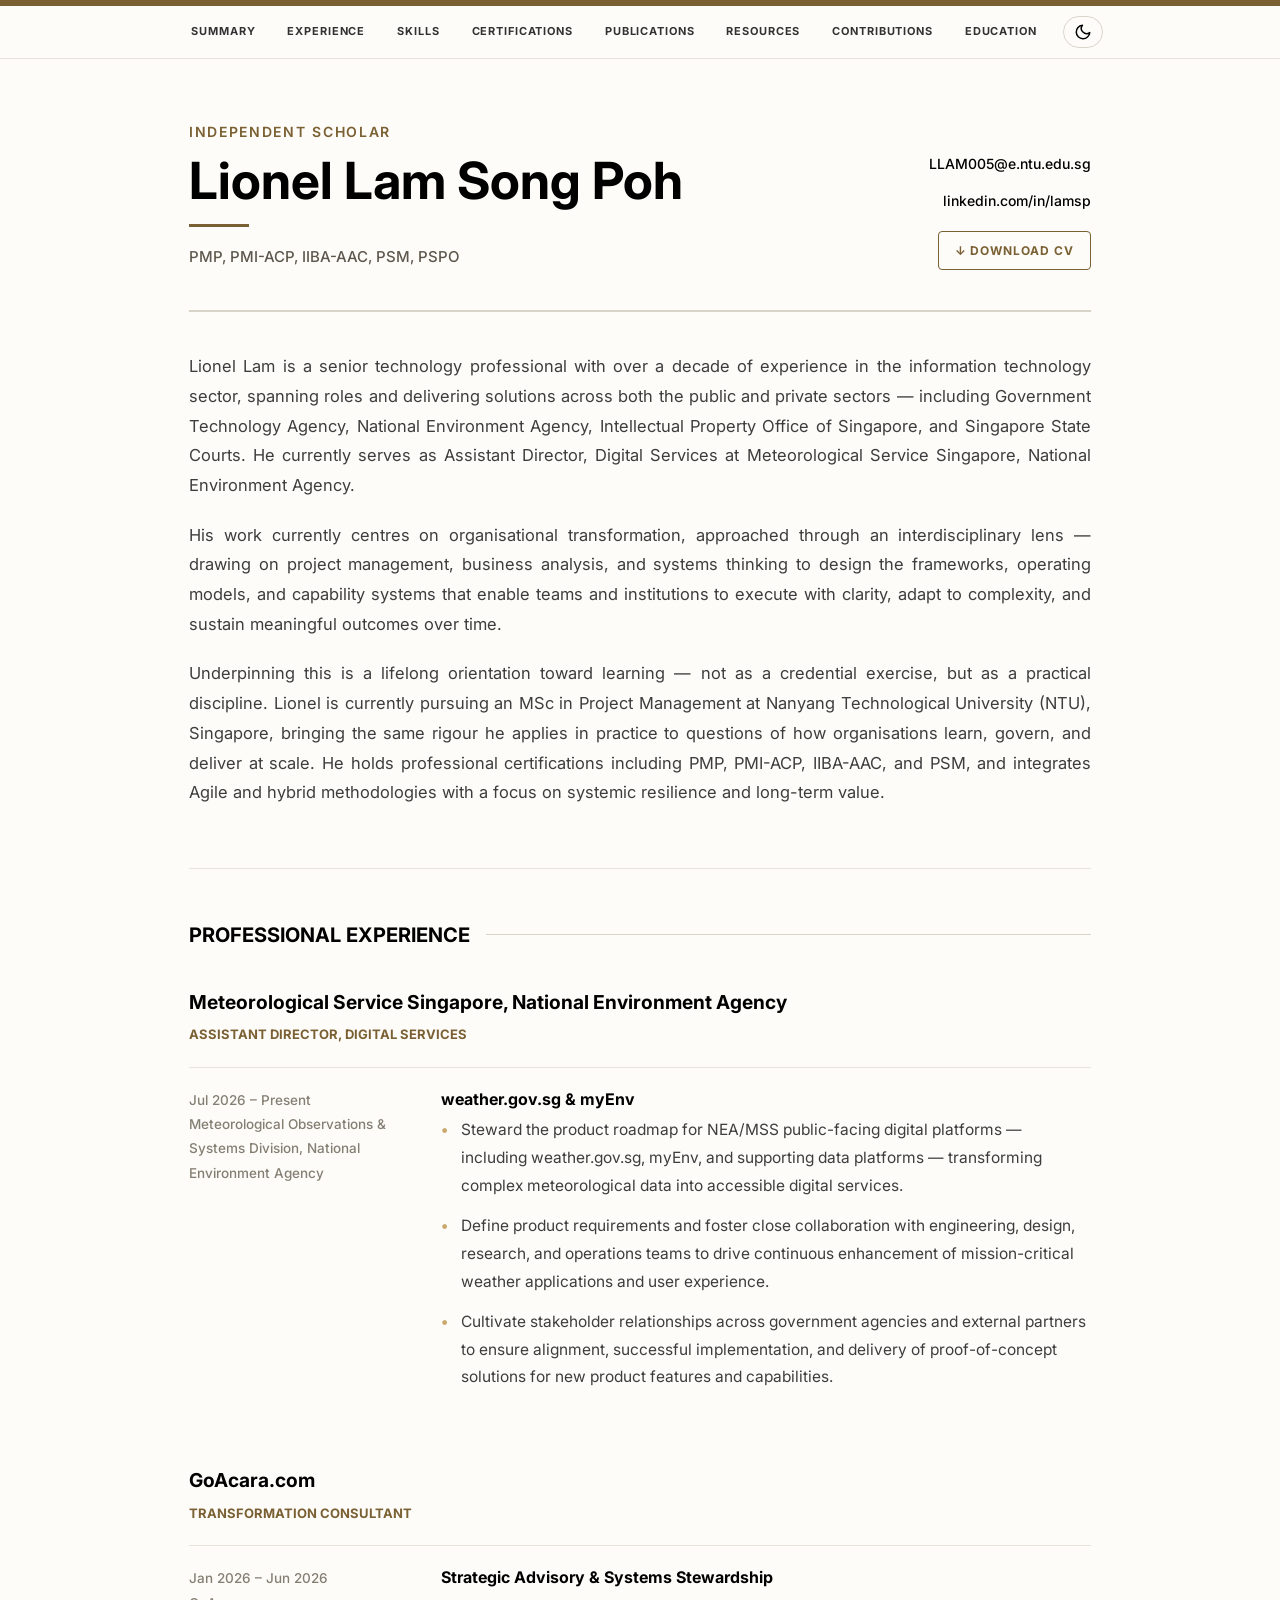
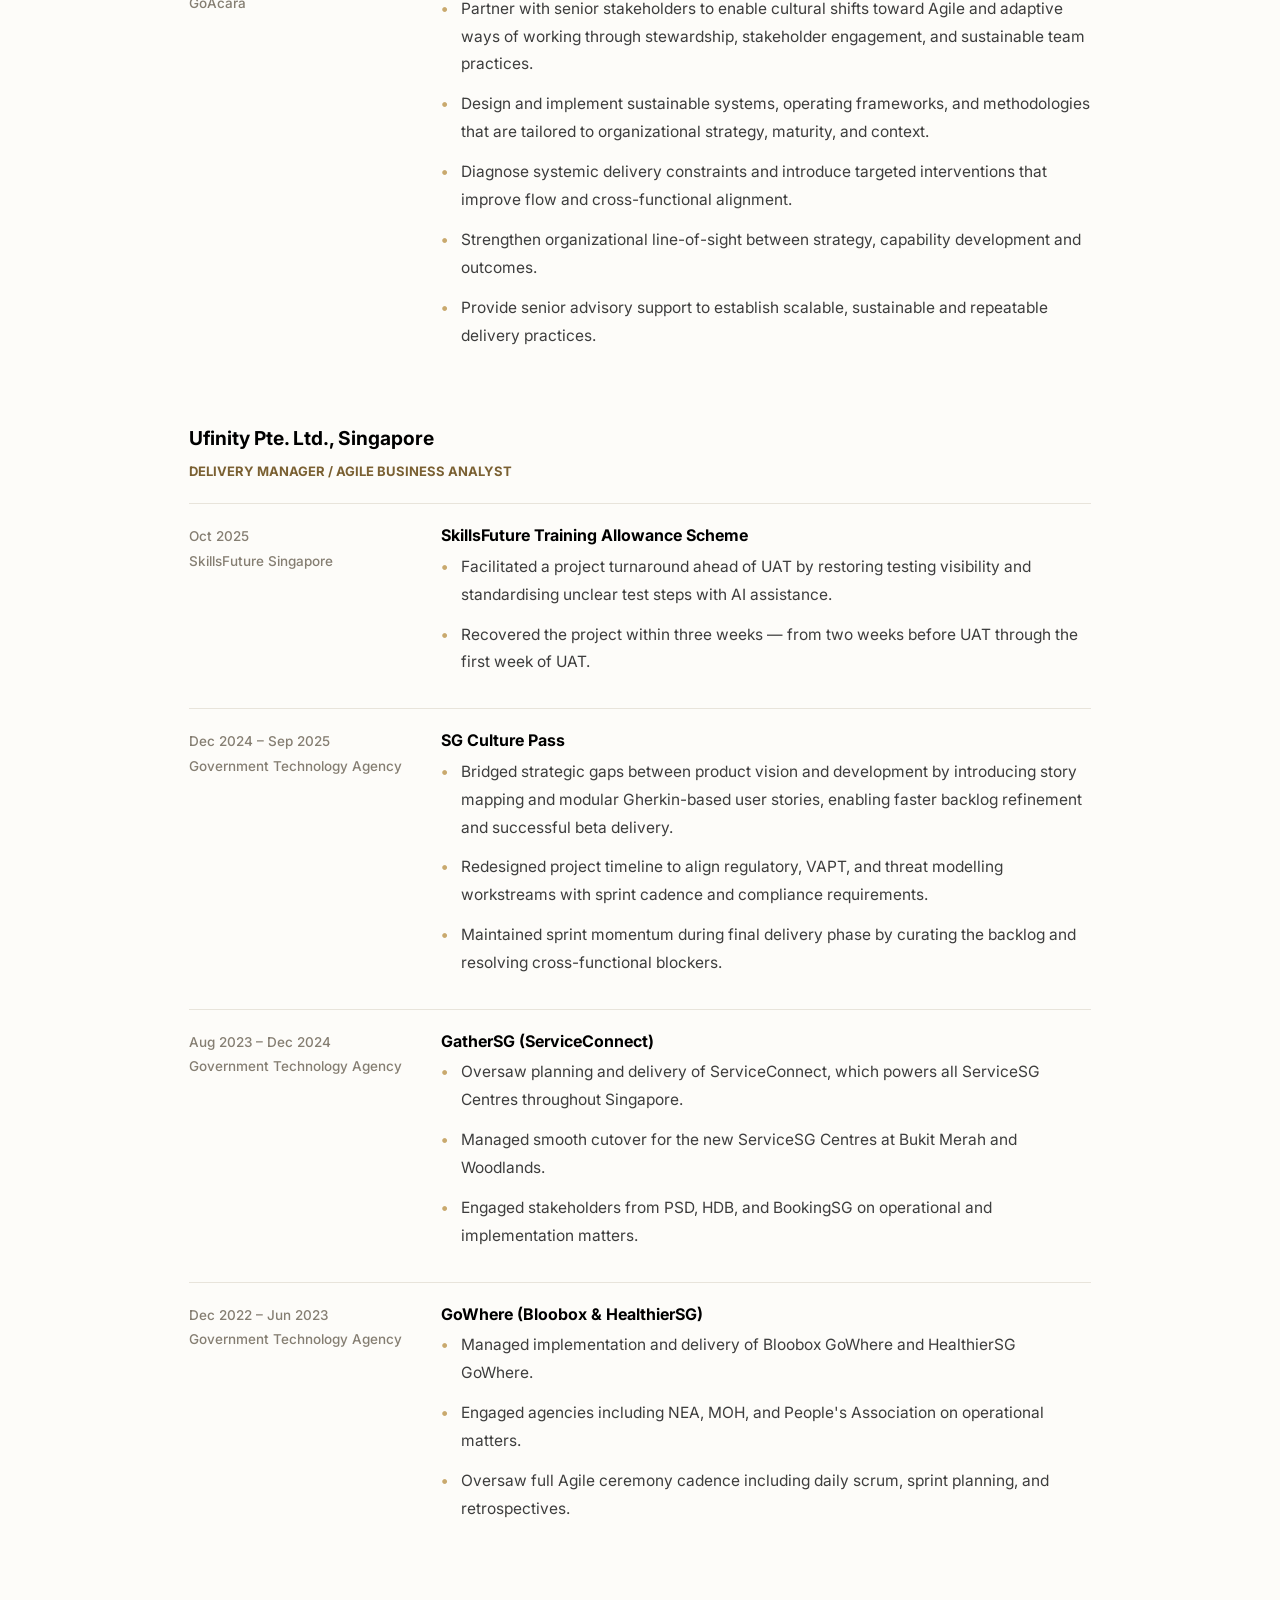
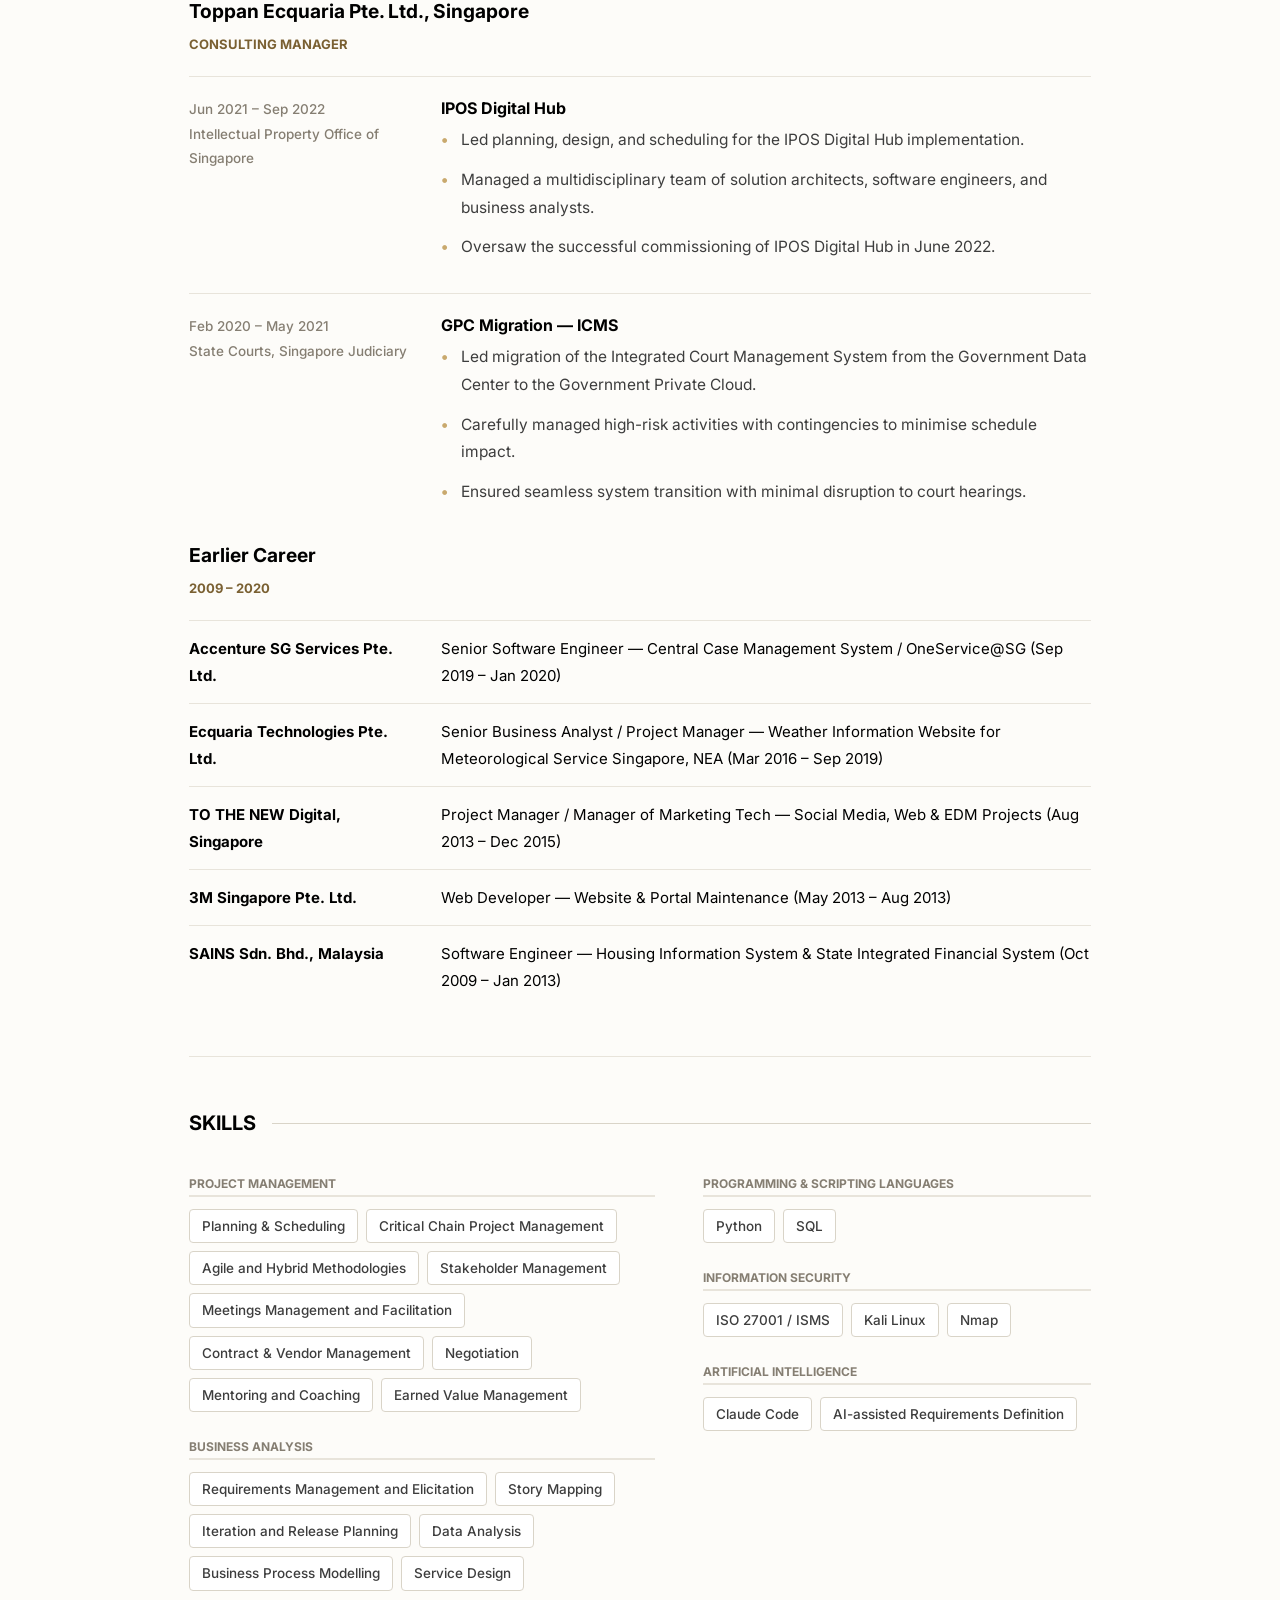
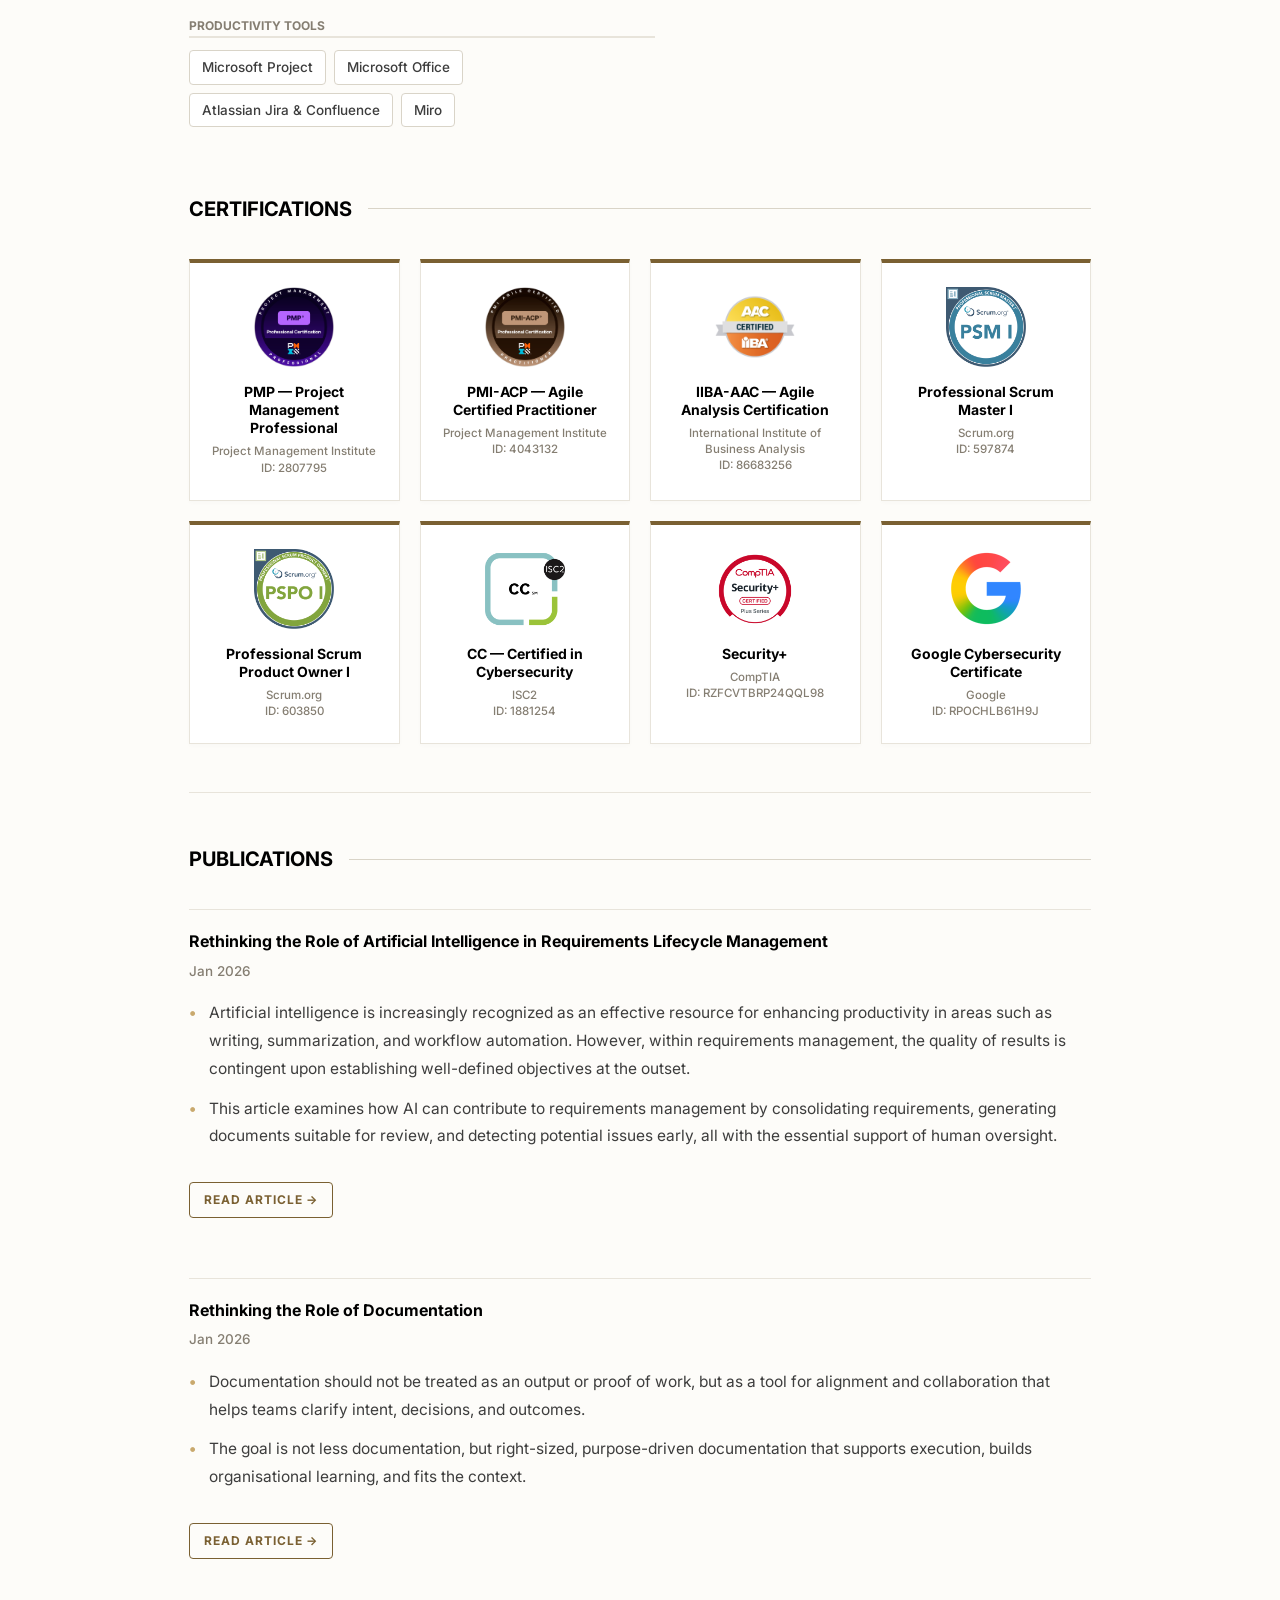
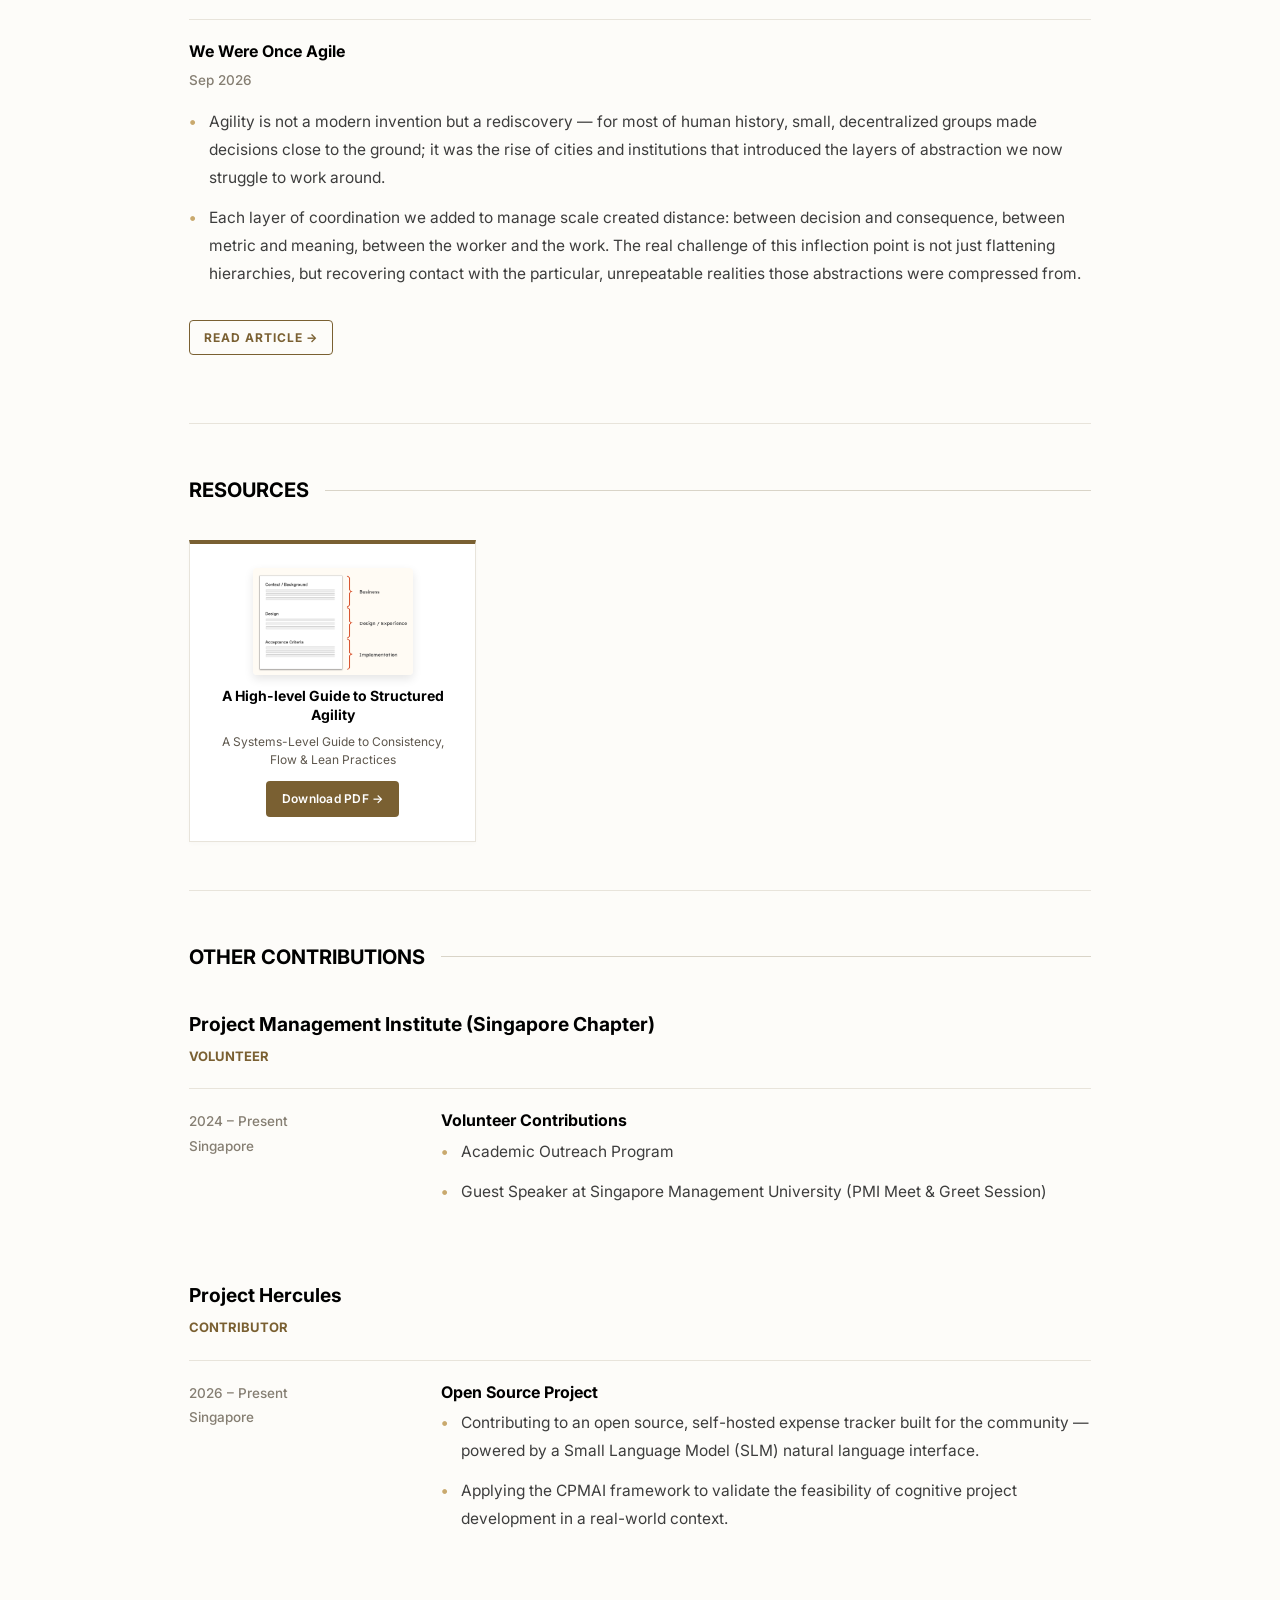
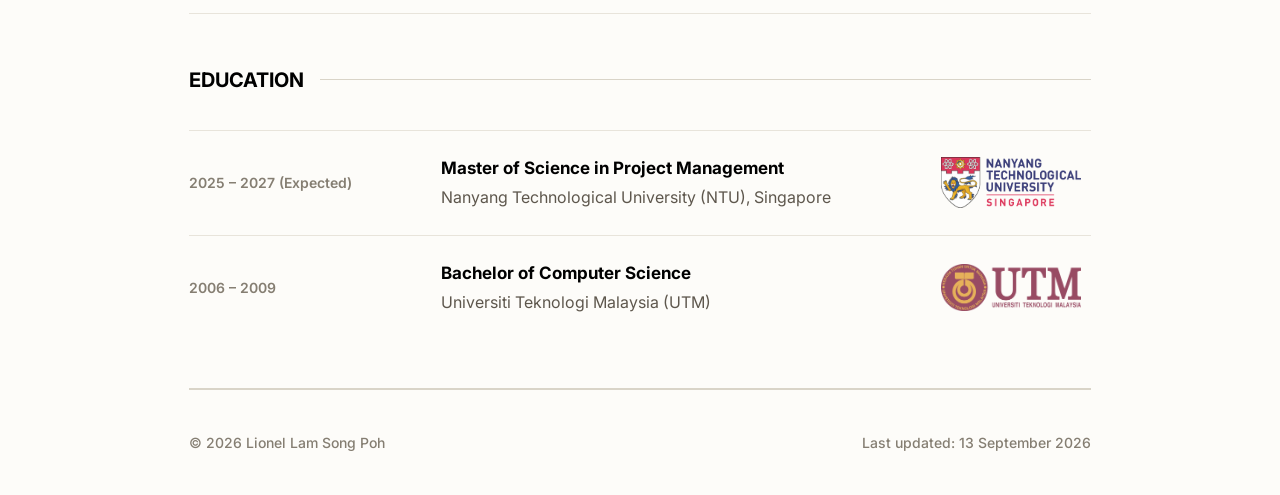
==== commit 4200e75e: "Redesign Resources section with card grid layout and thumbnail - Switch to Option 1 card grid (3-col" ====
--- a/index.html
+++ b/index.html
@@ -217,15 +217,16 @@
       `).join('');
 
       // Resources
-      document.getElementById('resources-container').innerHTML = d.resources.map(r => `
-        <div class="employer-block">
-          <div class="pub-entry">
-            <div class="project-name">${r.title}</div>
-            <div class="project-period">${r.desc}</div>
-            <a class="pub-link" href="${r.file}" target="_blank" rel="noopener noreferrer">Download PDF →</a>
-          </div>
-        </div>
-      `).join('');
+      document.getElementById('resources-container').innerHTML = `<div class="resource-grid">${d.resources.map(r => `
+        <div class="resource-entry">
+          ${r.thumbnail ? `<img class="resource-thumb" src="${r.thumbnail}" alt="${r.title}">` : ''}
+          <div class="resource-body">
+            <div class="resource-title">${r.title}</div>
+            <div class="resource-desc-text">${r.desc}</div>
+            <a class="resource-download" href="${r.file}" target="_blank" rel="noopener noreferrer">Download PDF →</a>
+          </div>
+        </div>
+      `).join('')}</div>`;
 
       // Contributions
       document.getElementById('volunteer-container').innerHTML = d.volunteer.map(e => `
--- a/css/base.css
+++ b/css/base.css
@@ -84,6 +84,17 @@
 .cert-name { font-size: 14px; font-weight: 700; color: var(--heading-mid); line-height: 1.3; margin-bottom: 6px; }
 .cert-issuer { font-size: 11.5px; color: var(--text-faint); font-weight: 500; line-height: 1.4; }
 
+.resource-grid { display: grid; grid-template-columns: repeat(3, 1fr); gap: 20px; }
+.resource-entry { display: flex; flex-direction: column; align-items: center; text-align: center; padding: 24px 20px; gap: 12px; background: var(--white); border: 1px solid var(--border-light); border-top: 4px solid var(--gold); box-shadow: 0 2px 4px rgba(0,0,0,0.02); }
+.resource-thumb { width: 100%; max-width: 160px; border-radius: 4px; box-shadow: 0 4px 10px rgba(0,0,0,0.10); object-fit: cover; }
+.resource-body { display: flex; flex-direction: column; gap: 8px; align-items: center; }
+.resource-title { font-size: 14px; font-weight: 700; color: var(--heading-mid); line-height: 1.35; }
+.resource-desc-text { font-size: 12px; color: var(--text-muted); line-height: 1.5; }
+.resource-download { display: inline-block; margin-top: 4px; padding: 7px 16px; background: var(--accent); color: #fff; font-size: 12px; font-weight: 600; text-decoration: none; border-radius: 4px; letter-spacing: 0.02em; }
+.resource-download:hover { background: var(--accent-light); }
+@media (max-width: 900px) { .resource-grid { grid-template-columns: repeat(2, 1fr); } }
+@media (max-width: 480px) { .resource-grid { grid-template-columns: 1fr; } }
+
 .edu-item { display: grid; grid-template-columns: 220px 1fr auto; gap: 0 32px; padding: 20px 0; border-top: 1px solid var(--border-light); align-items: center; }
 .edu-year { font-size: 14px; font-weight: 600; color: var(--text-faint); }
 .edu-degree { font-size: 17px; font-weight: 700; color: var(--heading-mid); }
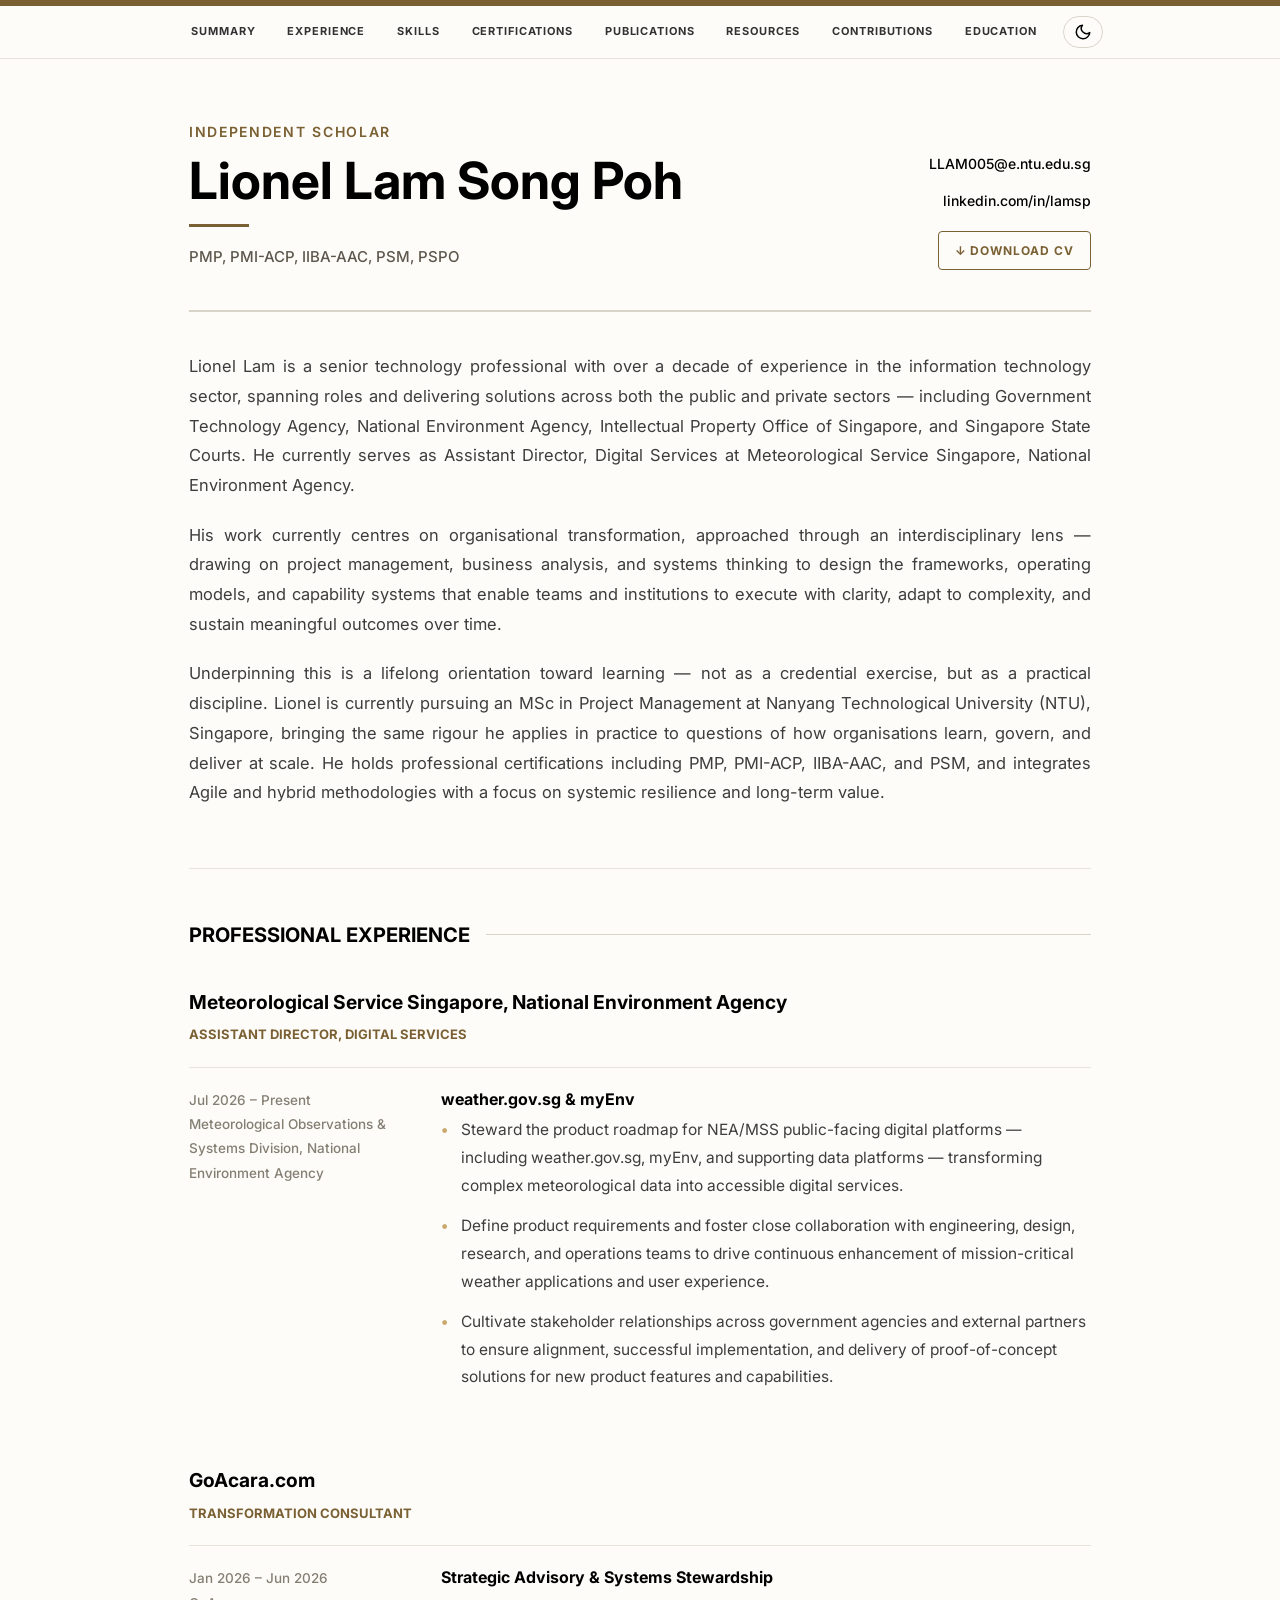
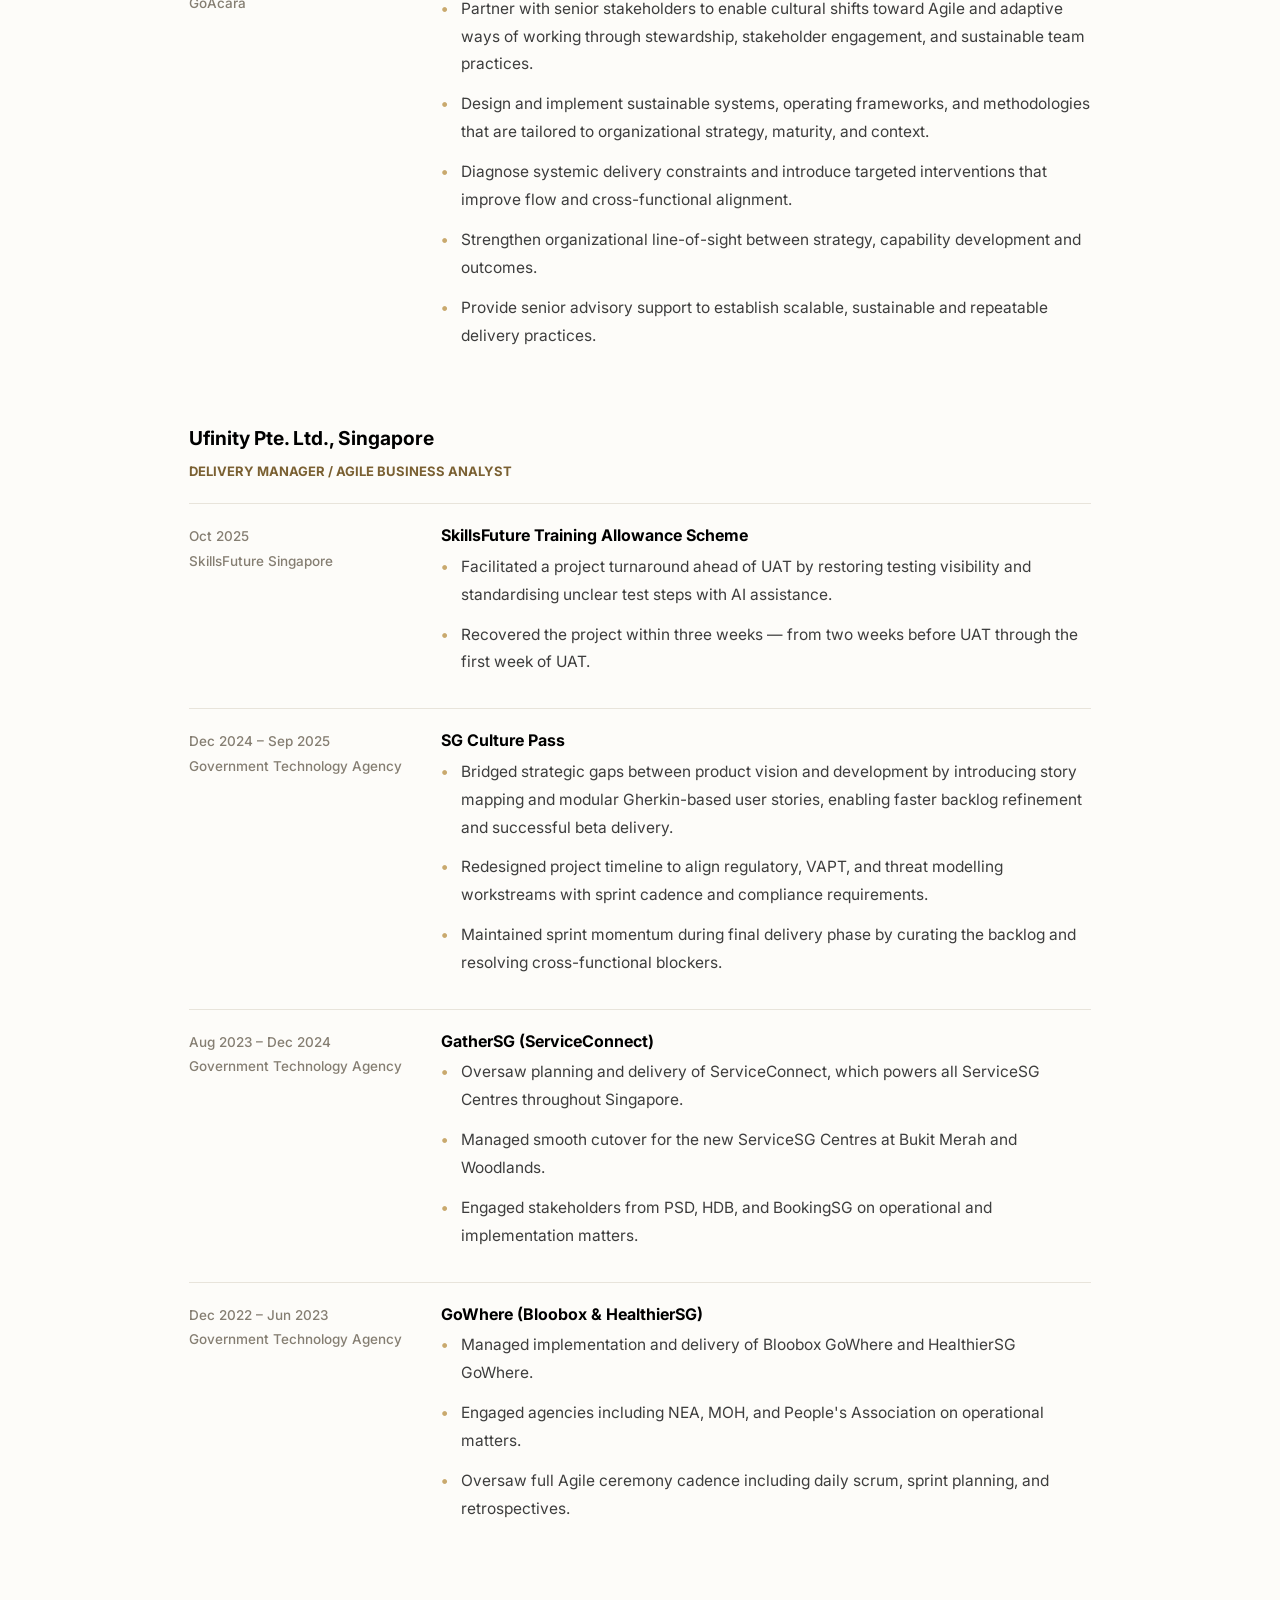
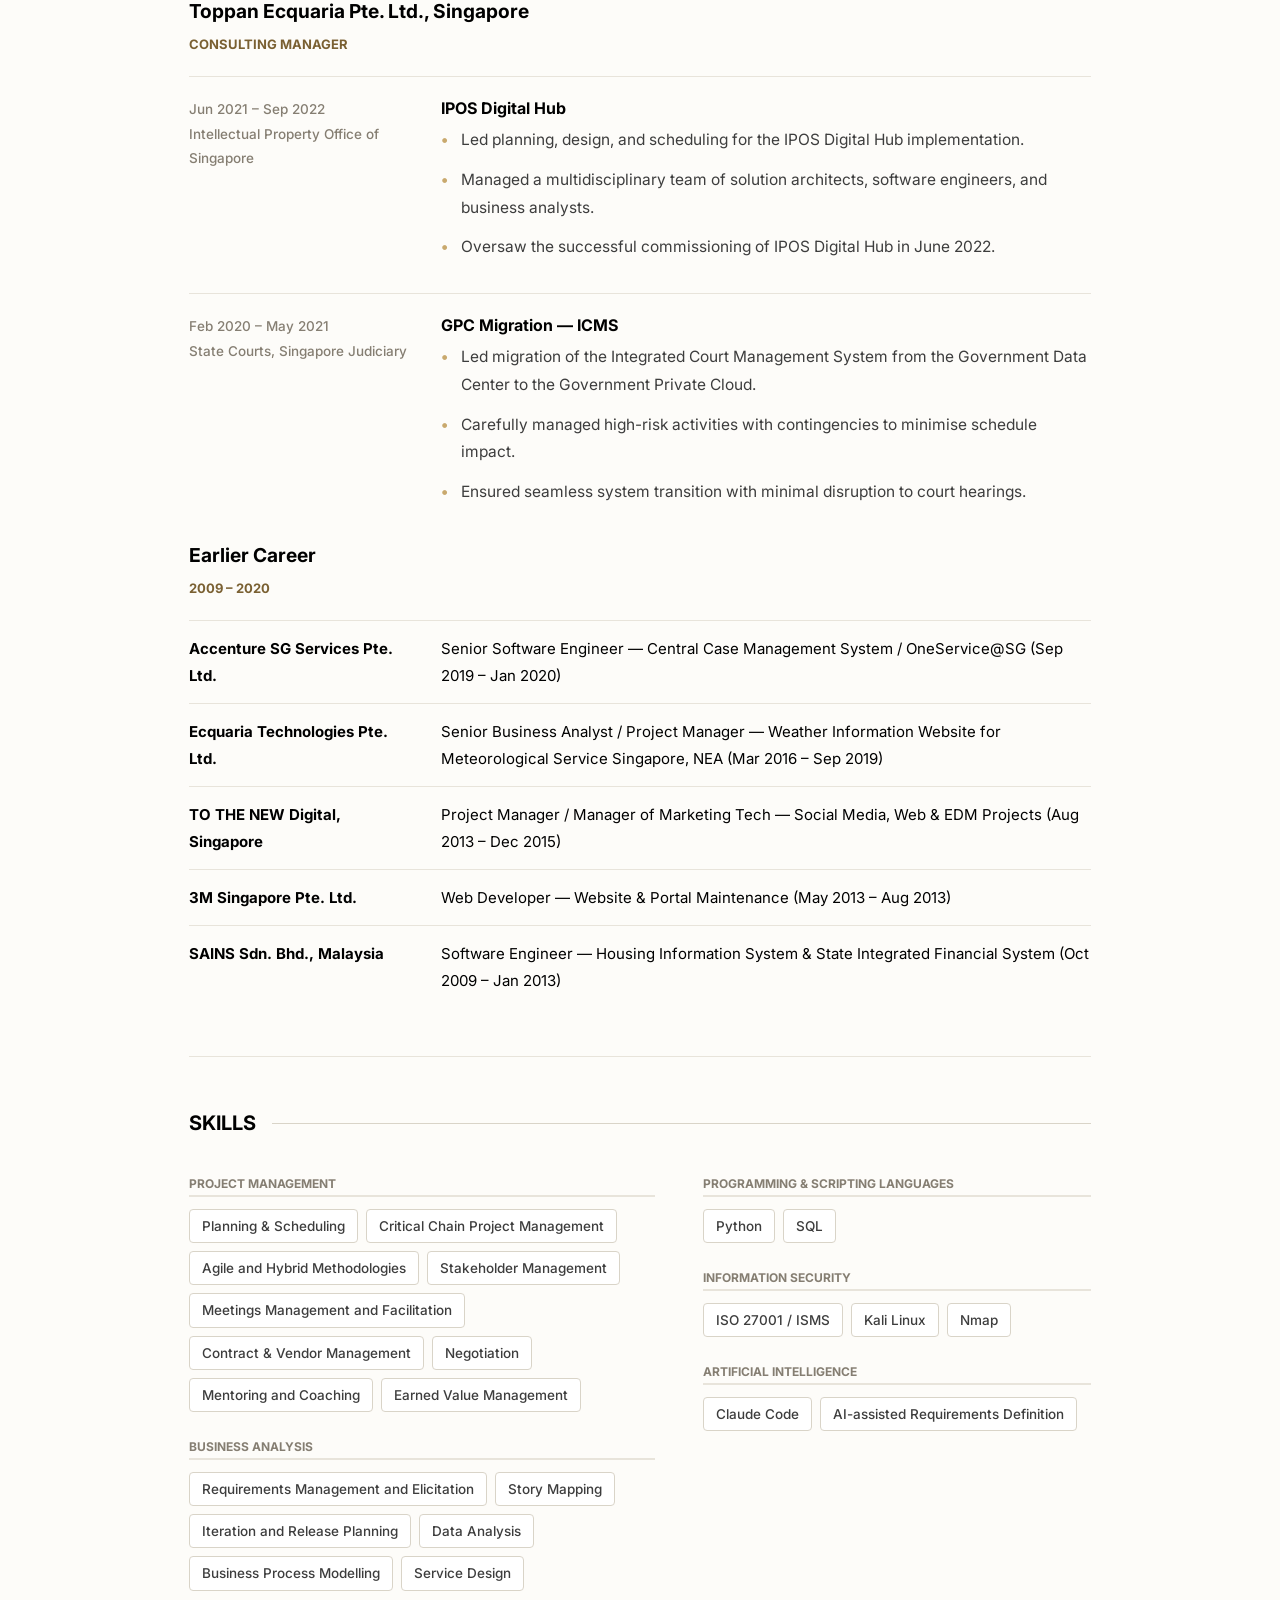
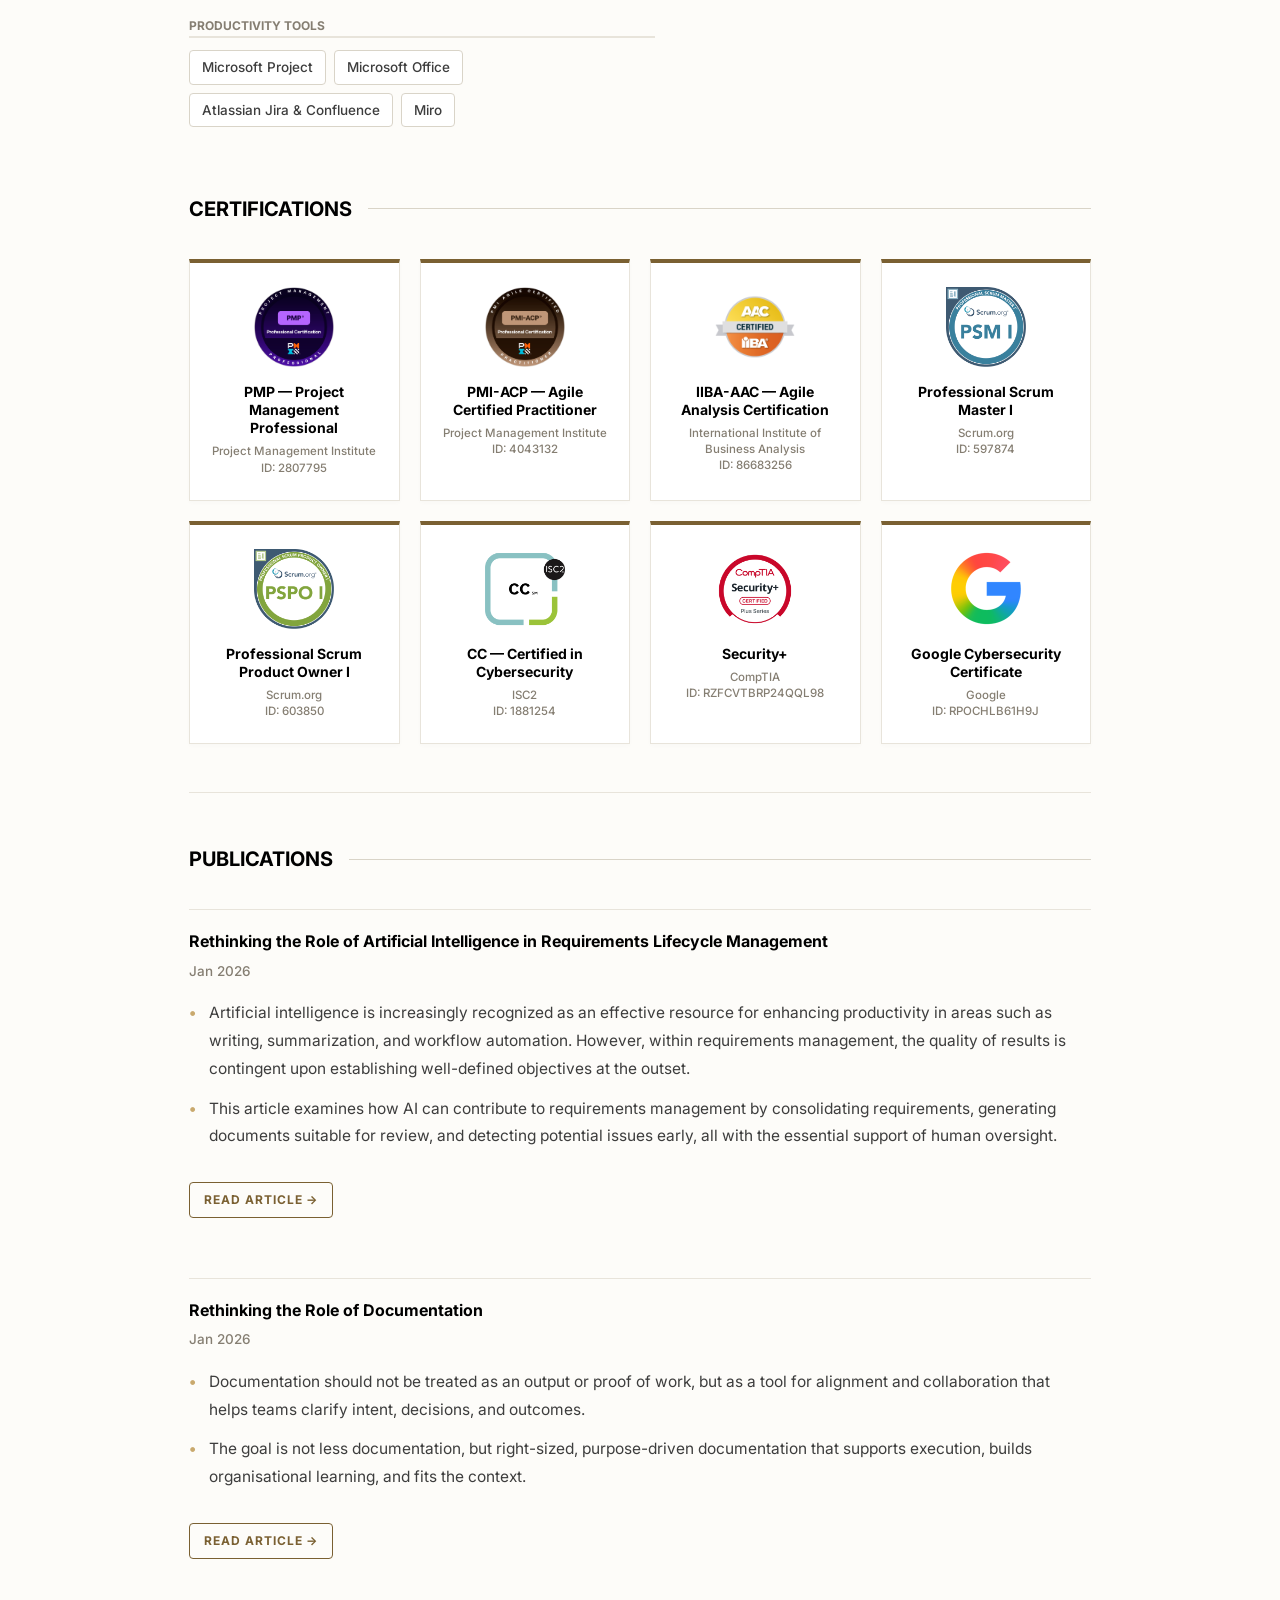
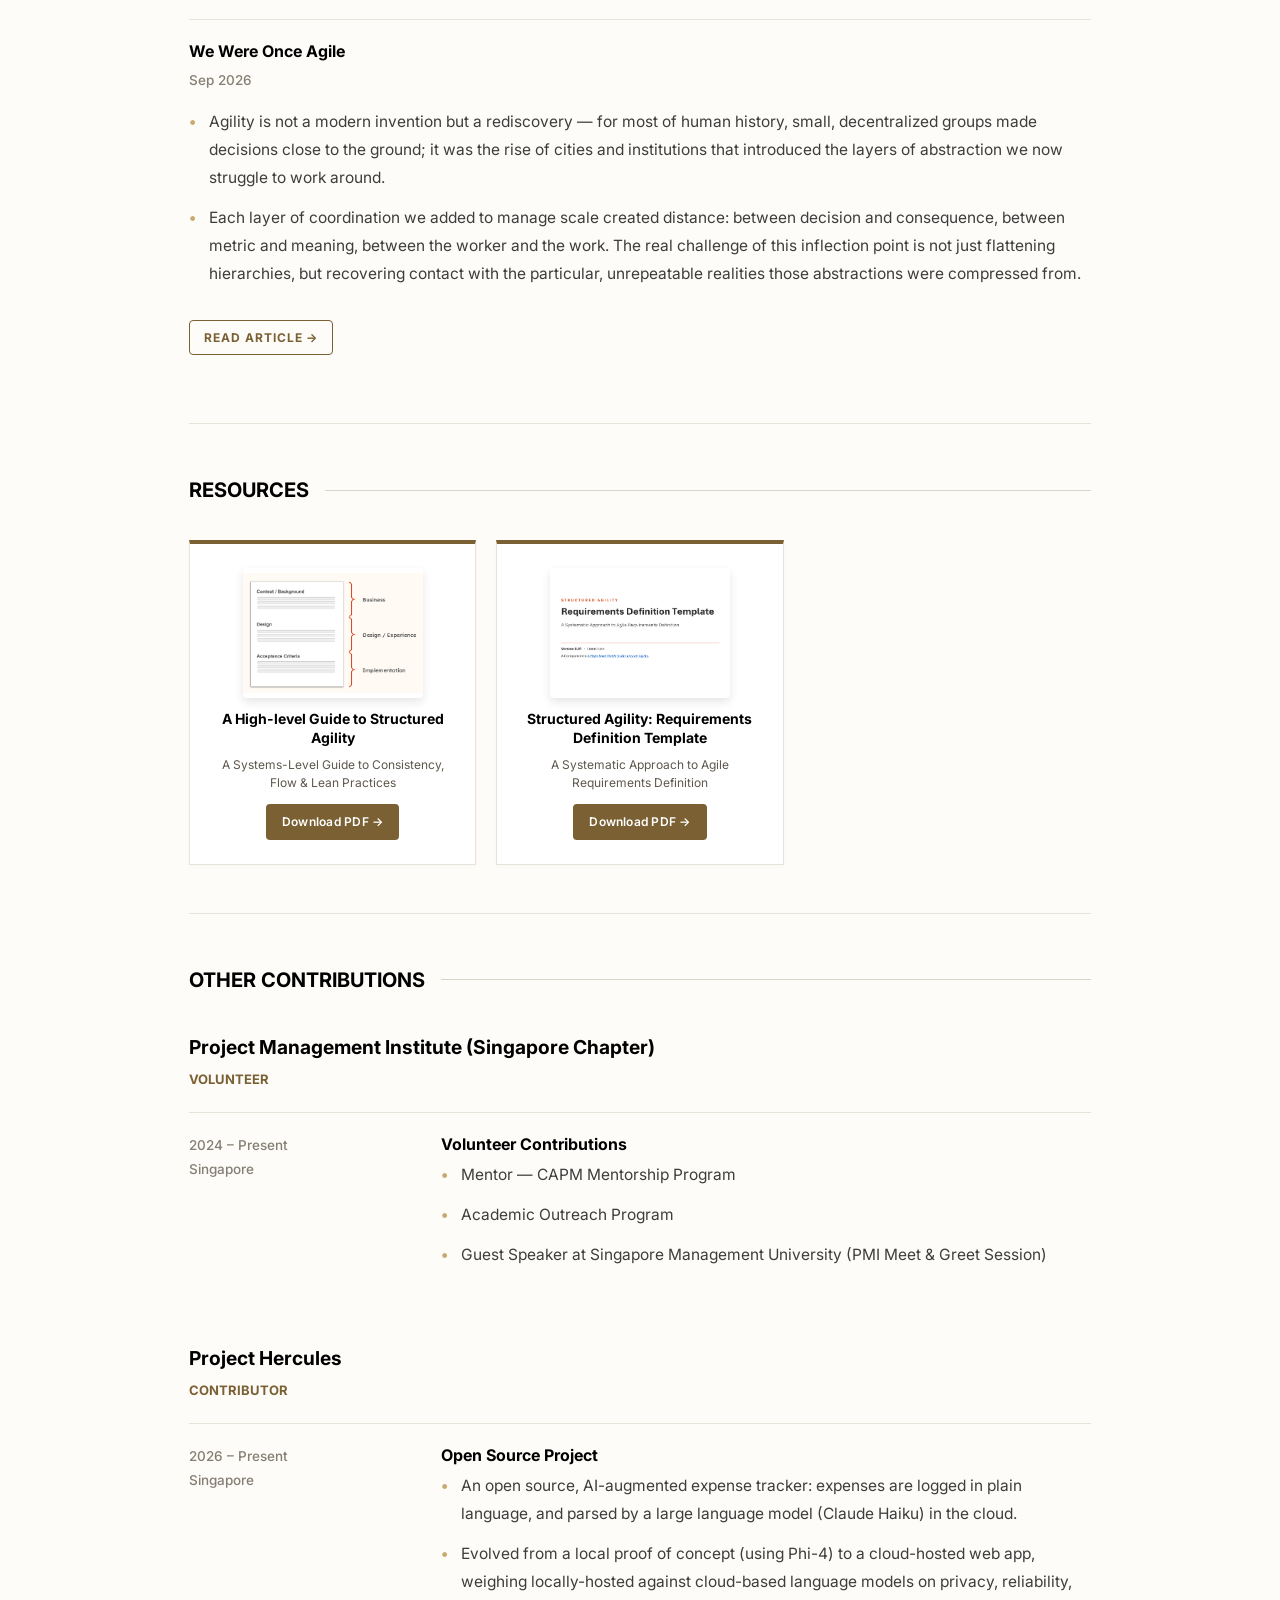
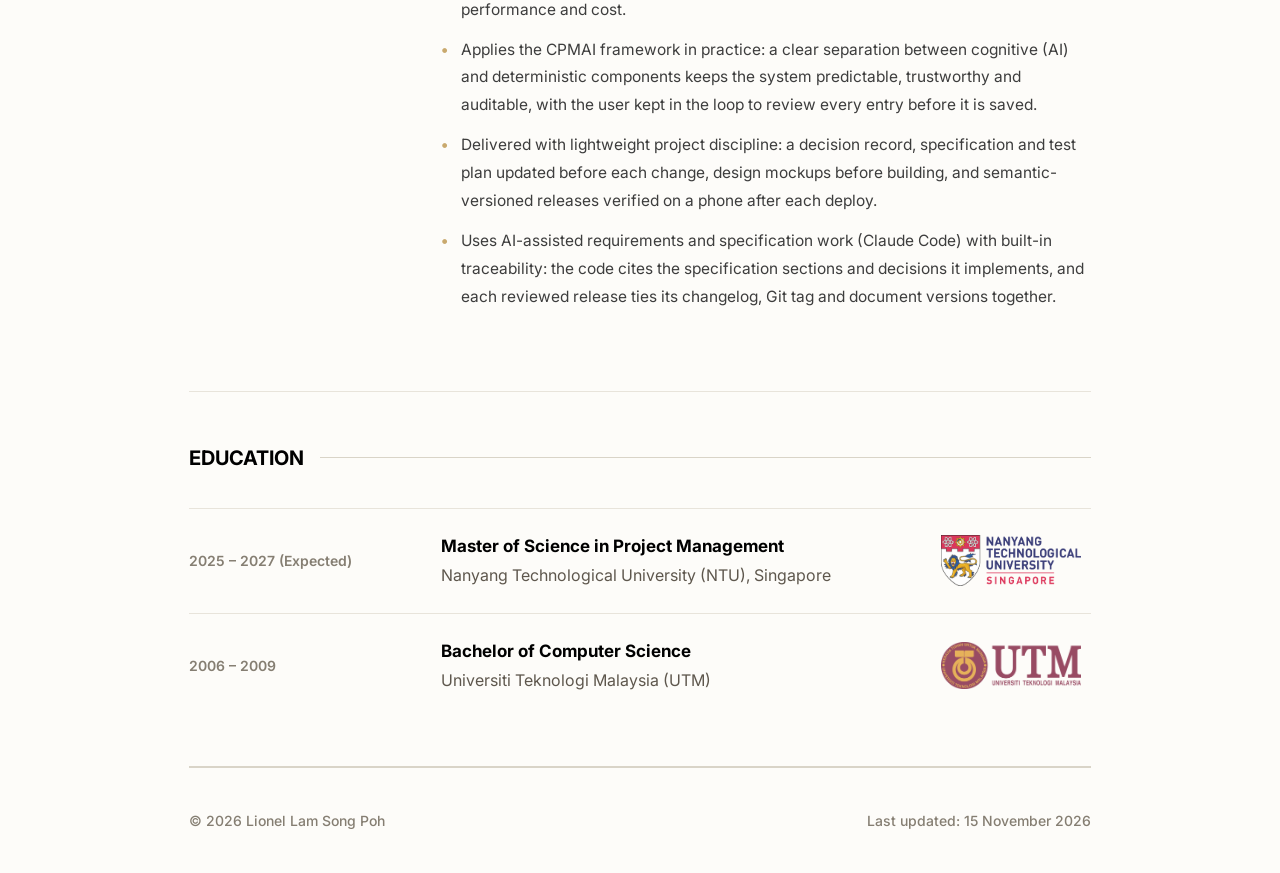
==== commit af4558d8: "Add a switchable sidebar layout alongside the classic layout config.js chooses "classic" (unchanged," ====
--- a/index.html
+++ b/index.html
@@ -6,7 +6,7 @@
   <title>Lionel Lam — Independent Scholar</title>
   <link href="https://fonts.googleapis.com/css2?family=Inter:wght@300;400;500;600;700&display=swap" rel="stylesheet" />
   <link rel="stylesheet" href="css/theme.css" />
-  <link rel="stylesheet" href="css/base.css" />
+  <link rel="stylesheet" href="css/base.css" id="classic-css" />
   <script src="config.js"></script>
   <script>
     // Apply theme on load — respect saved dark/light preference, use config for base theme
@@ -16,6 +16,25 @@
       const theme = savedDark === 'true' ? base + '-dark' : base;
       document.documentElement.setAttribute('data-theme', theme);
     })();
+
+    // Choose the layout from config. On a local server, ?layout=classic or ?layout=sidebar previews one without editing config
+    window.SITE_LAYOUT = (function () {
+      const local = ['localhost', '127.0.0.1'].includes(location.hostname);
+      const asked = local ? new URLSearchParams(location.search).get('layout') : null;
+      const layout = asked || (typeof SITE_CONFIG !== 'undefined' ? SITE_CONFIG.layout : null) || 'classic';
+      return ['classic', 'sidebar'].includes(layout) ? layout : 'classic';
+    })();
+    if (window.SITE_LAYOUT === 'sidebar') {
+      document.getElementById('classic-css').disabled = true;
+      const css = document.createElement('link');
+      css.rel = 'stylesheet';
+      css.href = 'css/layout-sidebar.css';
+      document.head.appendChild(css);
+      // Hide the classic page shell straight away, before the sidebar layout is drawn
+      const hide = document.createElement('style');
+      hide.textContent = 'body > :not(#sidebar-root):not(script) { display: none !important; }';
+      document.head.appendChild(hide);
+    }
   </script>
 </head>
 <body>
@@ -148,6 +167,7 @@
   <!-- RENDER LOGIC -->
   <script>
     document.addEventListener('DOMContentLoaded', () => {
+      if (window.SITE_LAYOUT !== 'classic') return;
       const d = RESUME_DATA;
 
       // Header
@@ -281,5 +301,8 @@
       });
     });
   </script>
+
+  <!-- SIDEBAR LAYOUT (draws only when the sidebar layout is chosen) -->
+  <script src="js/layout-sidebar.js"></script>
 </body>
 </html>
--- a/css/base.css
+++ b/css/base.css
@@ -86,8 +86,9 @@
 
 .resource-grid { display: grid; grid-template-columns: repeat(3, 1fr); gap: 20px; }
 .resource-entry { display: flex; flex-direction: column; align-items: center; text-align: center; padding: 24px 20px; gap: 12px; background: var(--white); border: 1px solid var(--border-light); border-top: 4px solid var(--gold); box-shadow: 0 2px 4px rgba(0,0,0,0.02); }
-.resource-thumb { width: 100%; max-width: 160px; border-radius: 4px; box-shadow: 0 4px 10px rgba(0,0,0,0.10); object-fit: cover; }
-.resource-body { display: flex; flex-direction: column; gap: 8px; align-items: center; }
+.resource-thumb { width: 100%; max-width: 180px; height: 130px; border-radius: 4px; box-shadow: 0 4px 10px rgba(0,0,0,0.10); object-fit: contain; }
+.resource-body { display: flex; flex-direction: column; gap: 8px; align-items: center; flex: 1; width: 100%; }
+.resource-download { margin-top: auto; }
 .resource-title { font-size: 14px; font-weight: 700; color: var(--heading-mid); line-height: 1.35; }
 .resource-desc-text { font-size: 12px; color: var(--text-muted); line-height: 1.5; }
 .resource-download { display: inline-block; margin-top: 4px; padding: 7px 16px; background: var(--accent); color: #fff; font-size: 12px; font-weight: 600; text-decoration: none; border-radius: 4px; letter-spacing: 0.02em; }
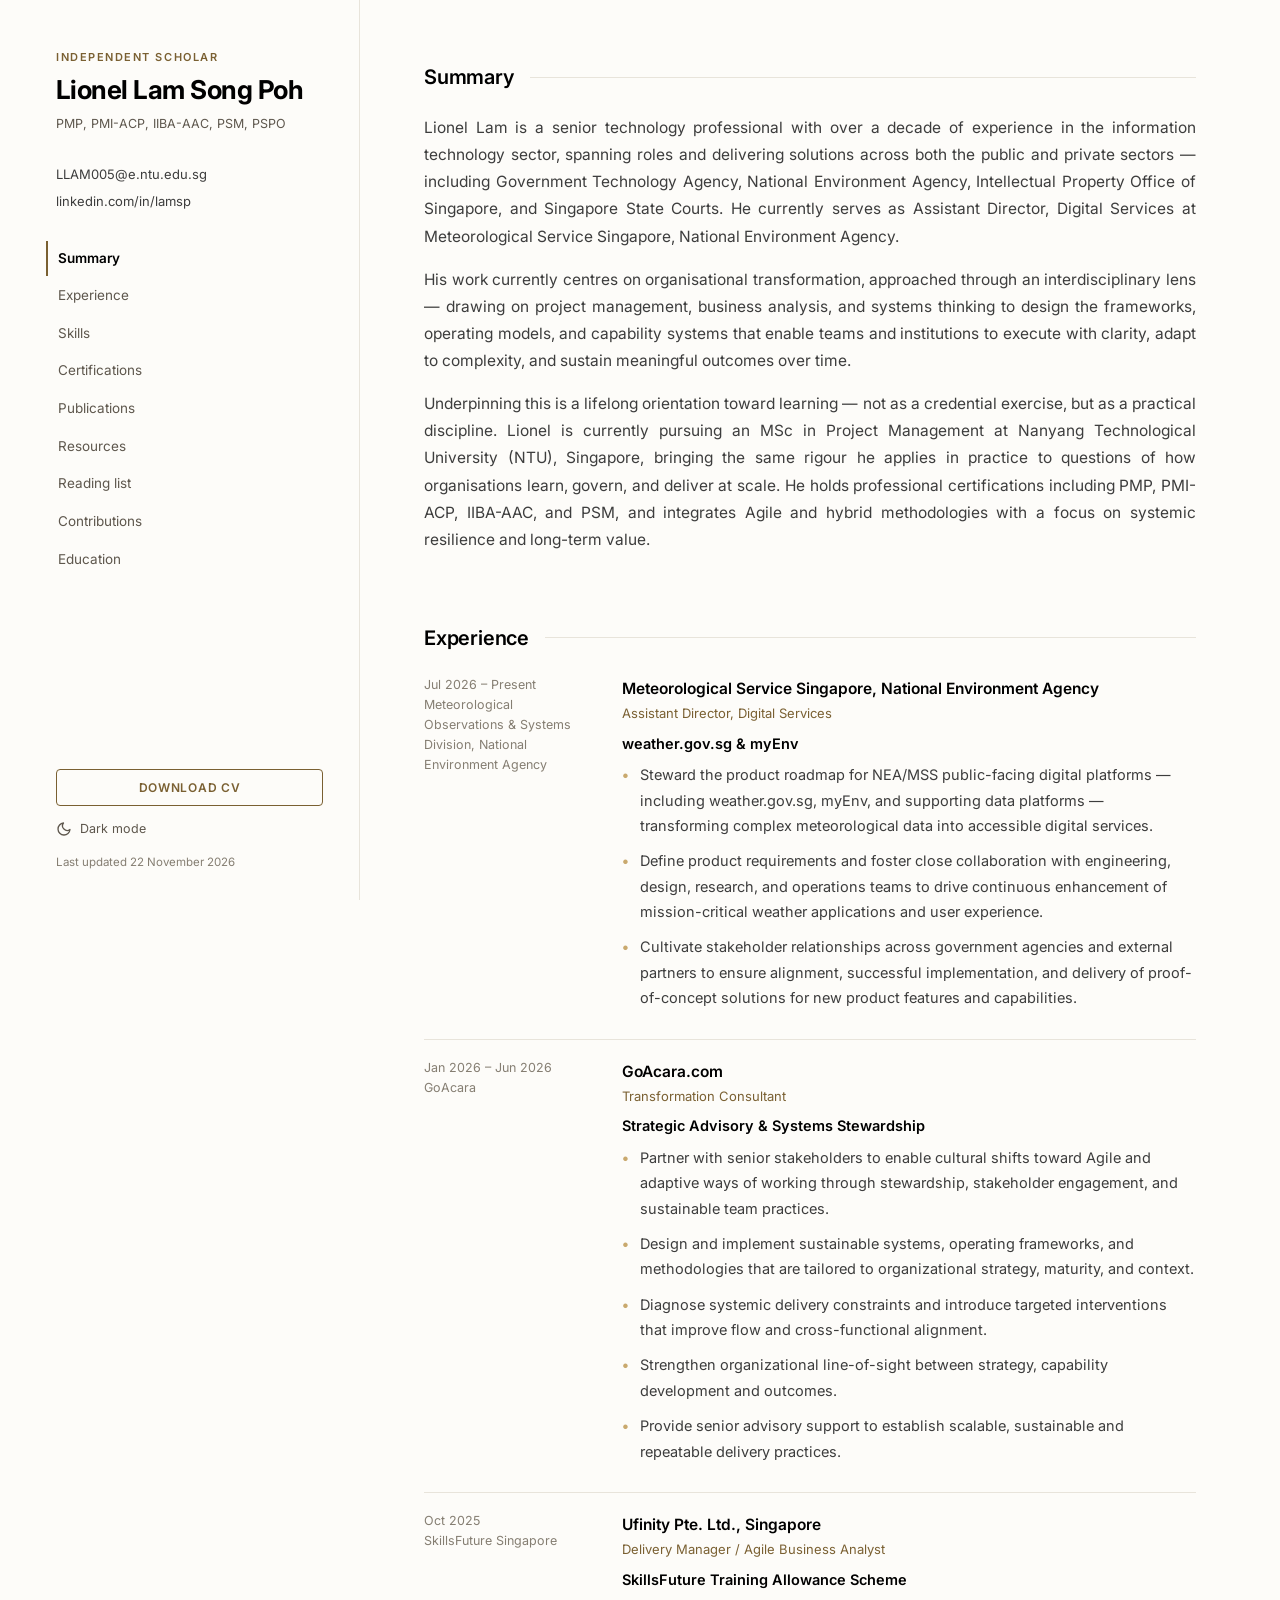
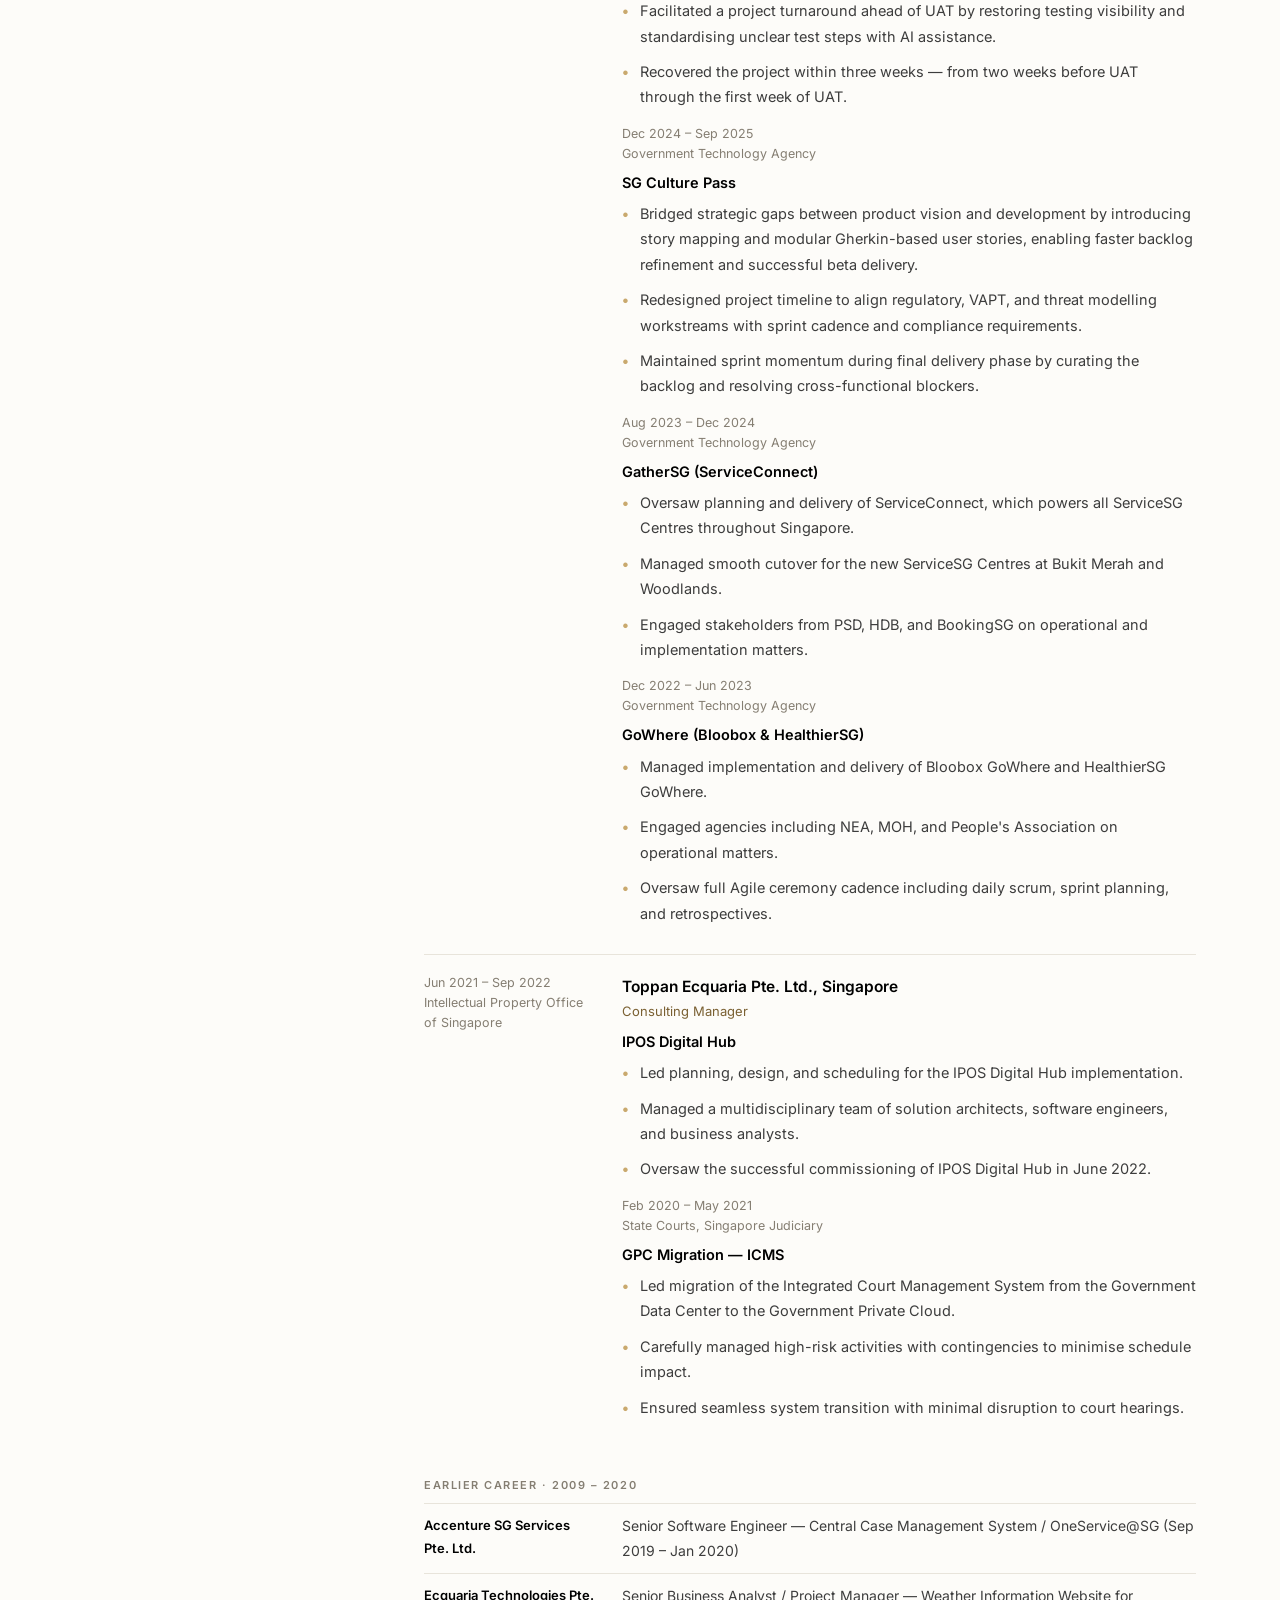
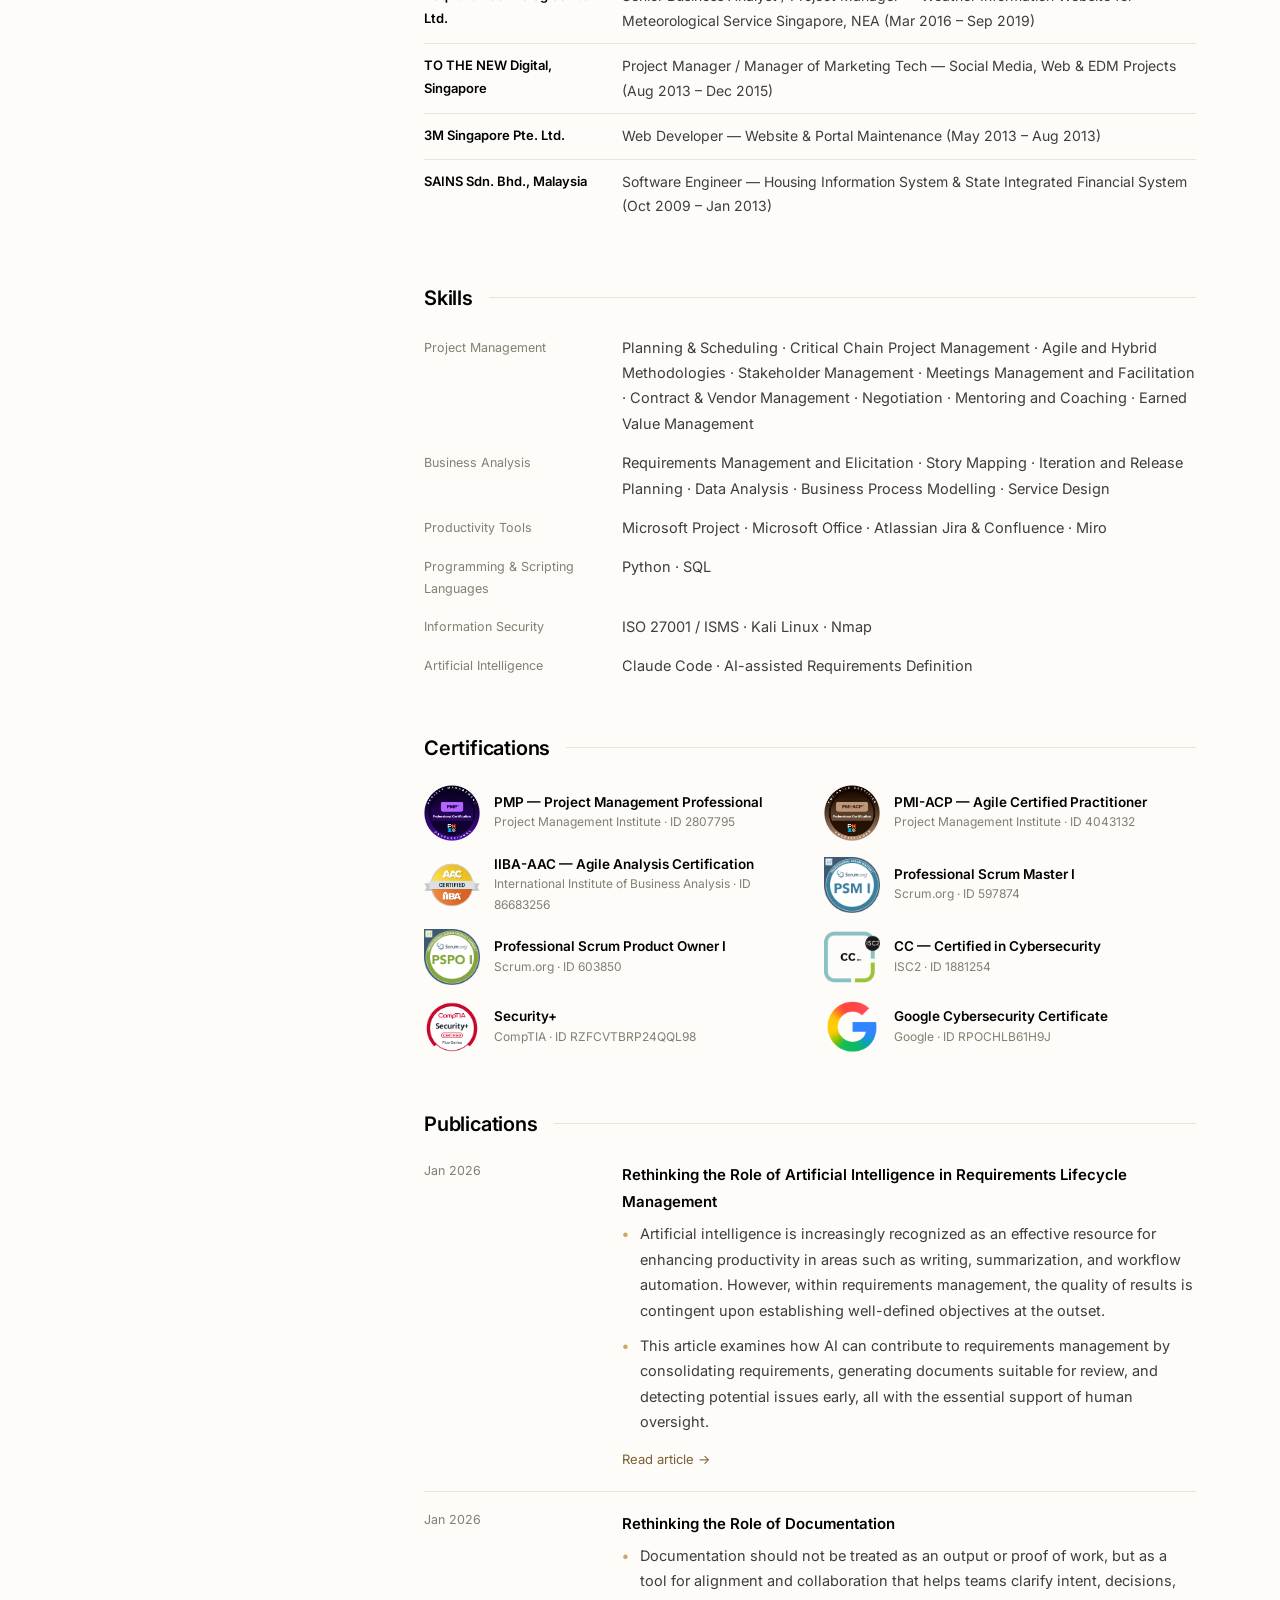
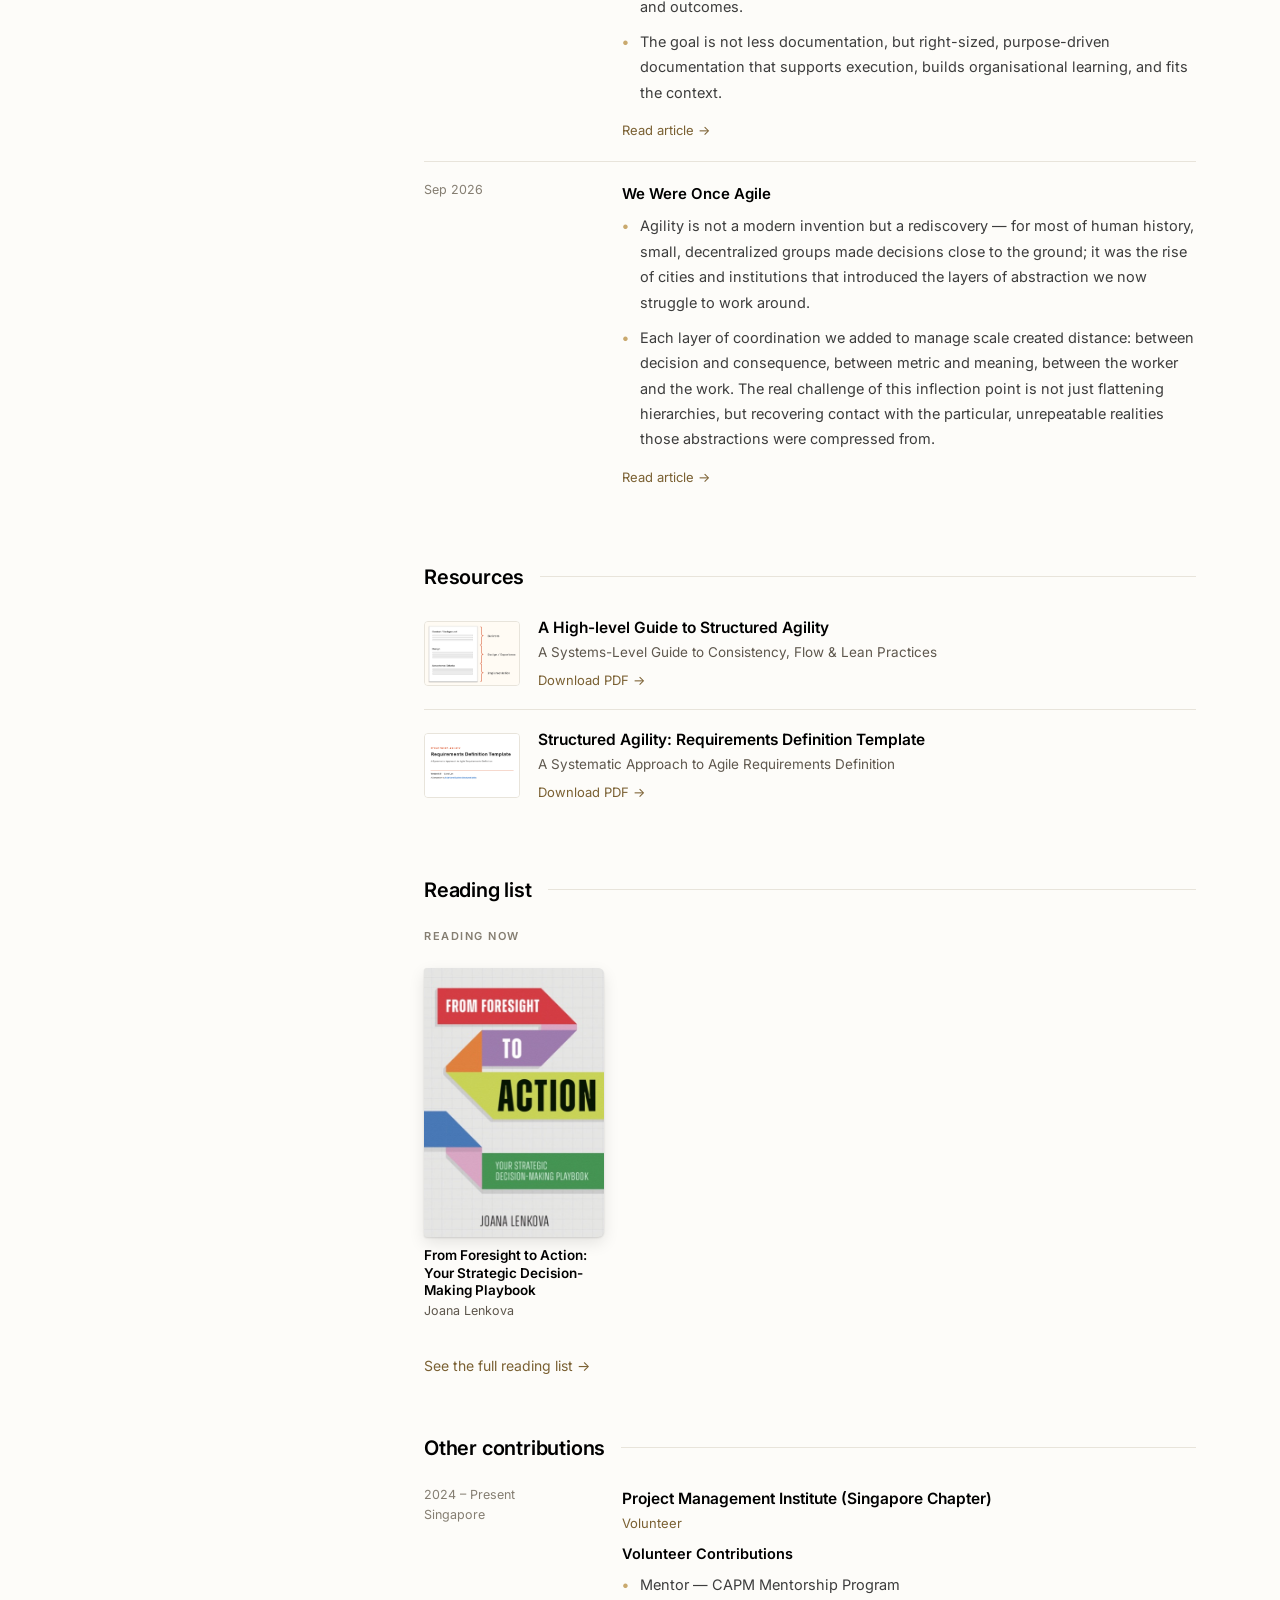
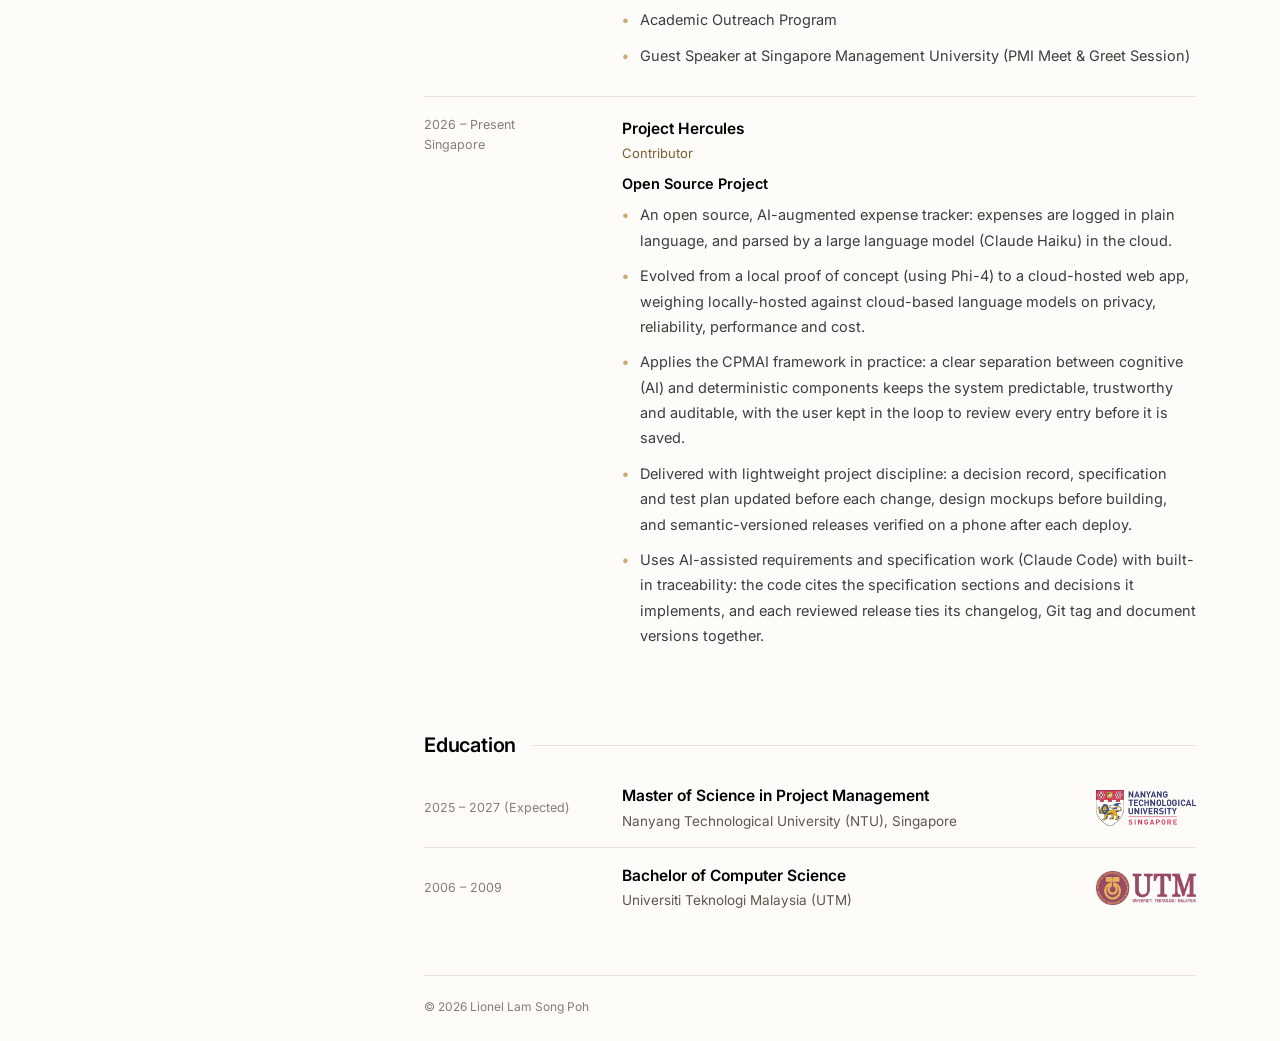
==== commit c37297bd: "Reading list: a section on the CV with Reading now and Recently read, and a full page of covers - re" ====
--- a/index.html
+++ b/index.html
@@ -6,6 +6,7 @@
   <title>Lionel Lam — Independent Scholar</title>
   <link href="https://fonts.googleapis.com/css2?family=Inter:wght@300;400;500;600;700&display=swap" rel="stylesheet" />
   <link rel="stylesheet" href="css/theme.css" />
+  <link rel="stylesheet" href="css/reading.css" />
   <link rel="stylesheet" href="css/base.css" id="classic-css" />
   <script src="config.js"></script>
   <script>
@@ -302,7 +303,8 @@
     });
   </script>
 
-  <!-- SIDEBAR LAYOUT (draws only when the sidebar layout is chosen) -->
+  <!-- SIDEBAR LAYOUT (draws only when the sidebar layout is chosen); reading.js helps draw the Reading list -->
+  <script src="js/reading.js"></script>
   <script src="js/layout-sidebar.js"></script>
 </body>
 </html>
--- a/css/reading.css
+++ b/css/reading.css
@@ -0,0 +1,11 @@
+/* Reading list covers, shared by the CV's Reading list section and the full page (reading.html).
+   A supplied image (cover in content.js) is shown as it is; without one, a cover is drawn from the title and author. */
+.rl-cover { display: block; width: 100%; aspect-ratio: 2 / 3; border-radius: 3px 6px 6px 3px; box-shadow: 0 1px 2px rgba(0,0,0,.12), 0 6px 16px rgba(0,0,0,.10); }
+.rl-img { object-fit: cover; background: var(--border-light); }
+.rl-drawn { padding: 12px 10px 10px 14px; display: flex; flex-direction: column; justify-content: space-between; color: #fffdf7; position: relative; overflow: hidden; }
+.rl-drawn::before { content: ''; position: absolute; inset: 0 auto 0 0; width: 5px; background: rgba(0,0,0,.18); }
+.rl-drawn .ct { font-size: 13px; font-weight: 700; line-height: 1.2; letter-spacing: -0.01em; }
+.rl-drawn .ca { font-size: 10.5px; opacity: .85; }
+.rl-drawn.journal { border-radius: 2px; padding: 10px; }
+.rl-drawn.journal::before { display: none; }
+.rl-drawn.journal .cj { font-size: 9px; letter-spacing: .14em; text-transform: uppercase; opacity: .8; border-bottom: 1px solid rgba(255,255,255,.4); padding-bottom: 6px; }
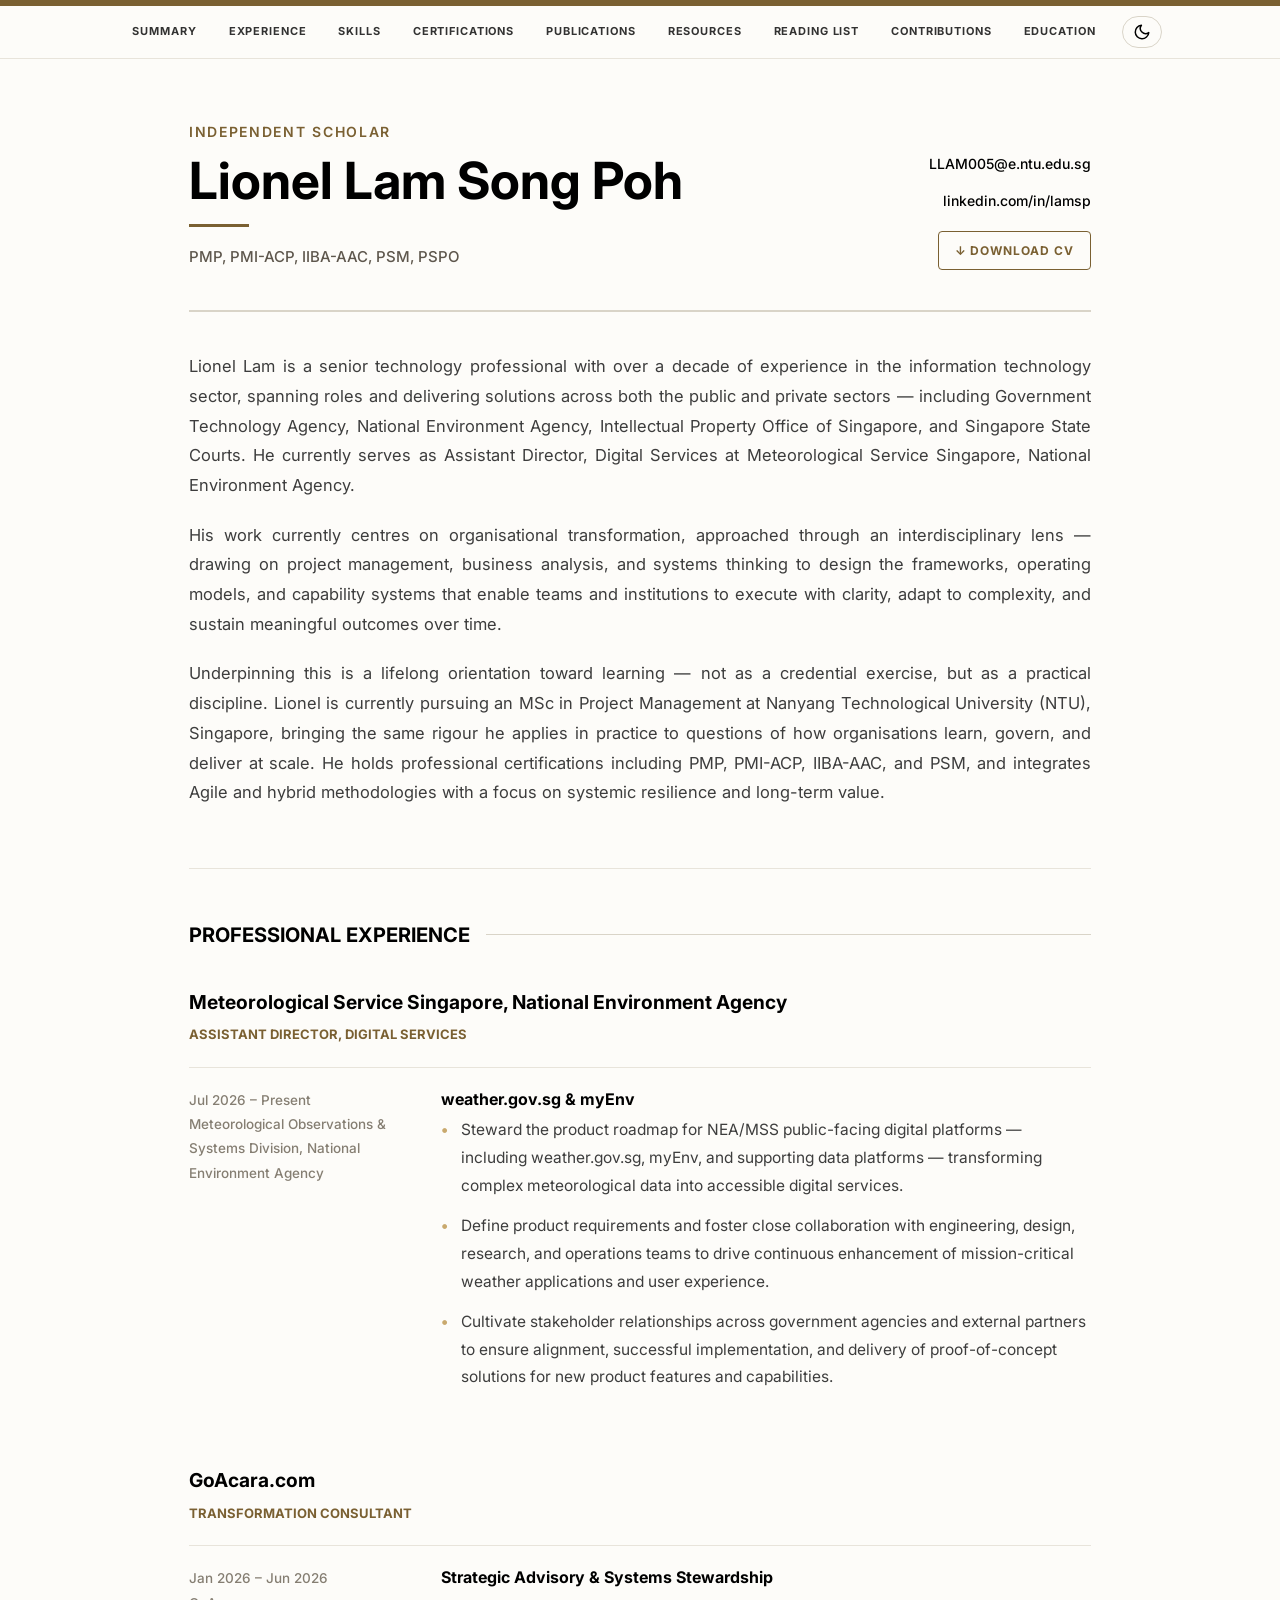
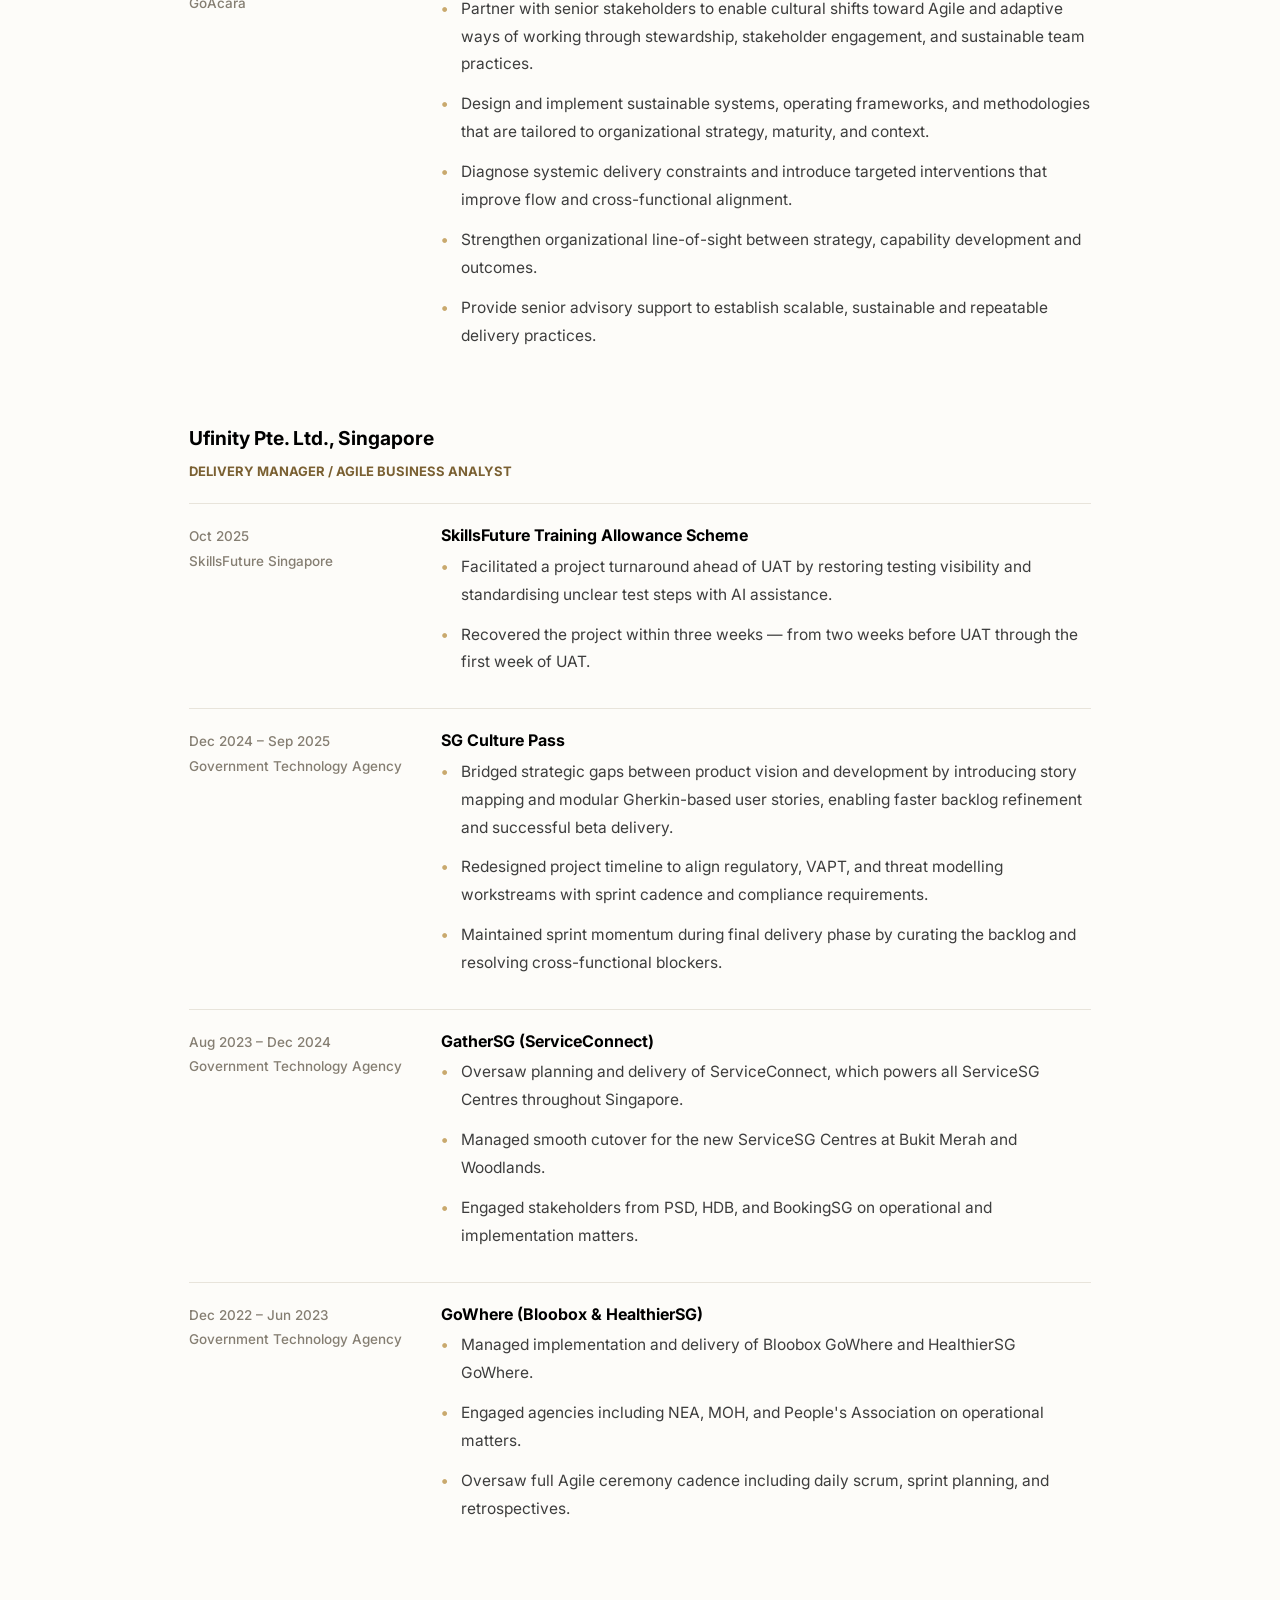
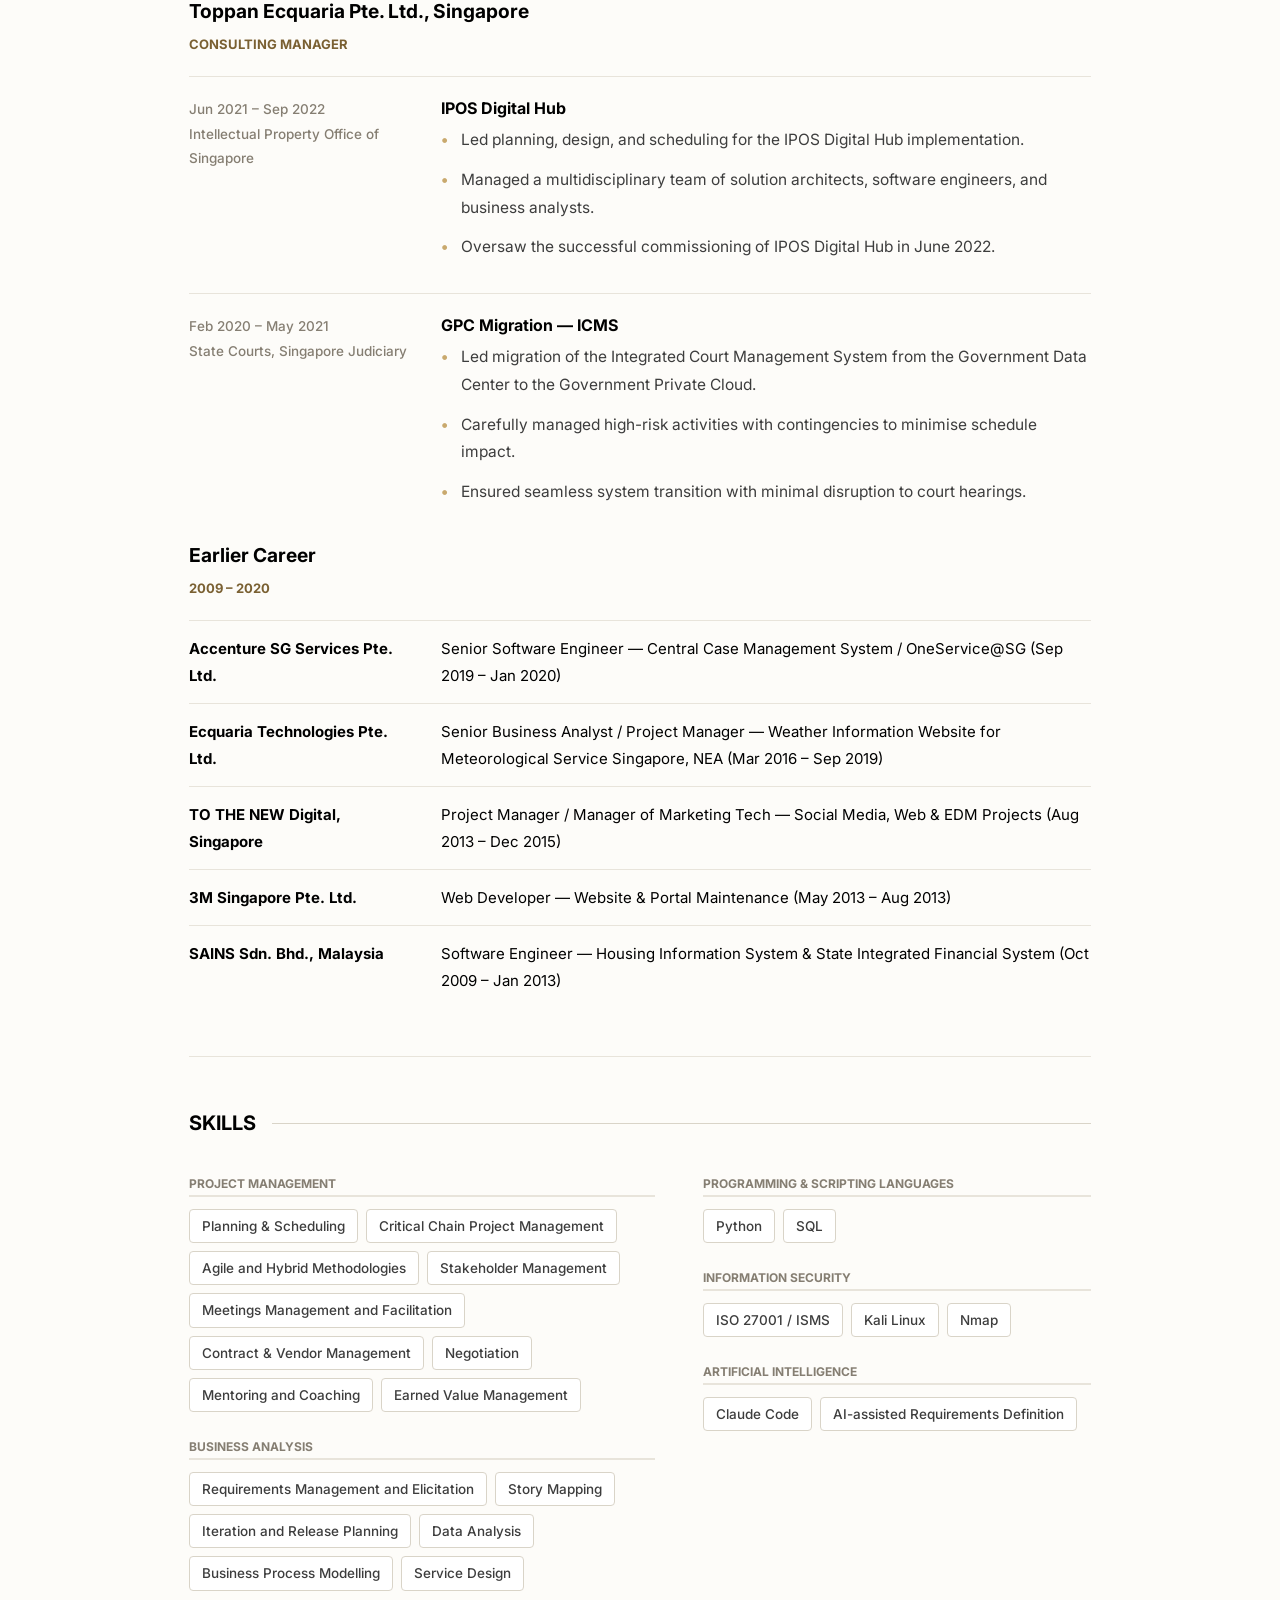
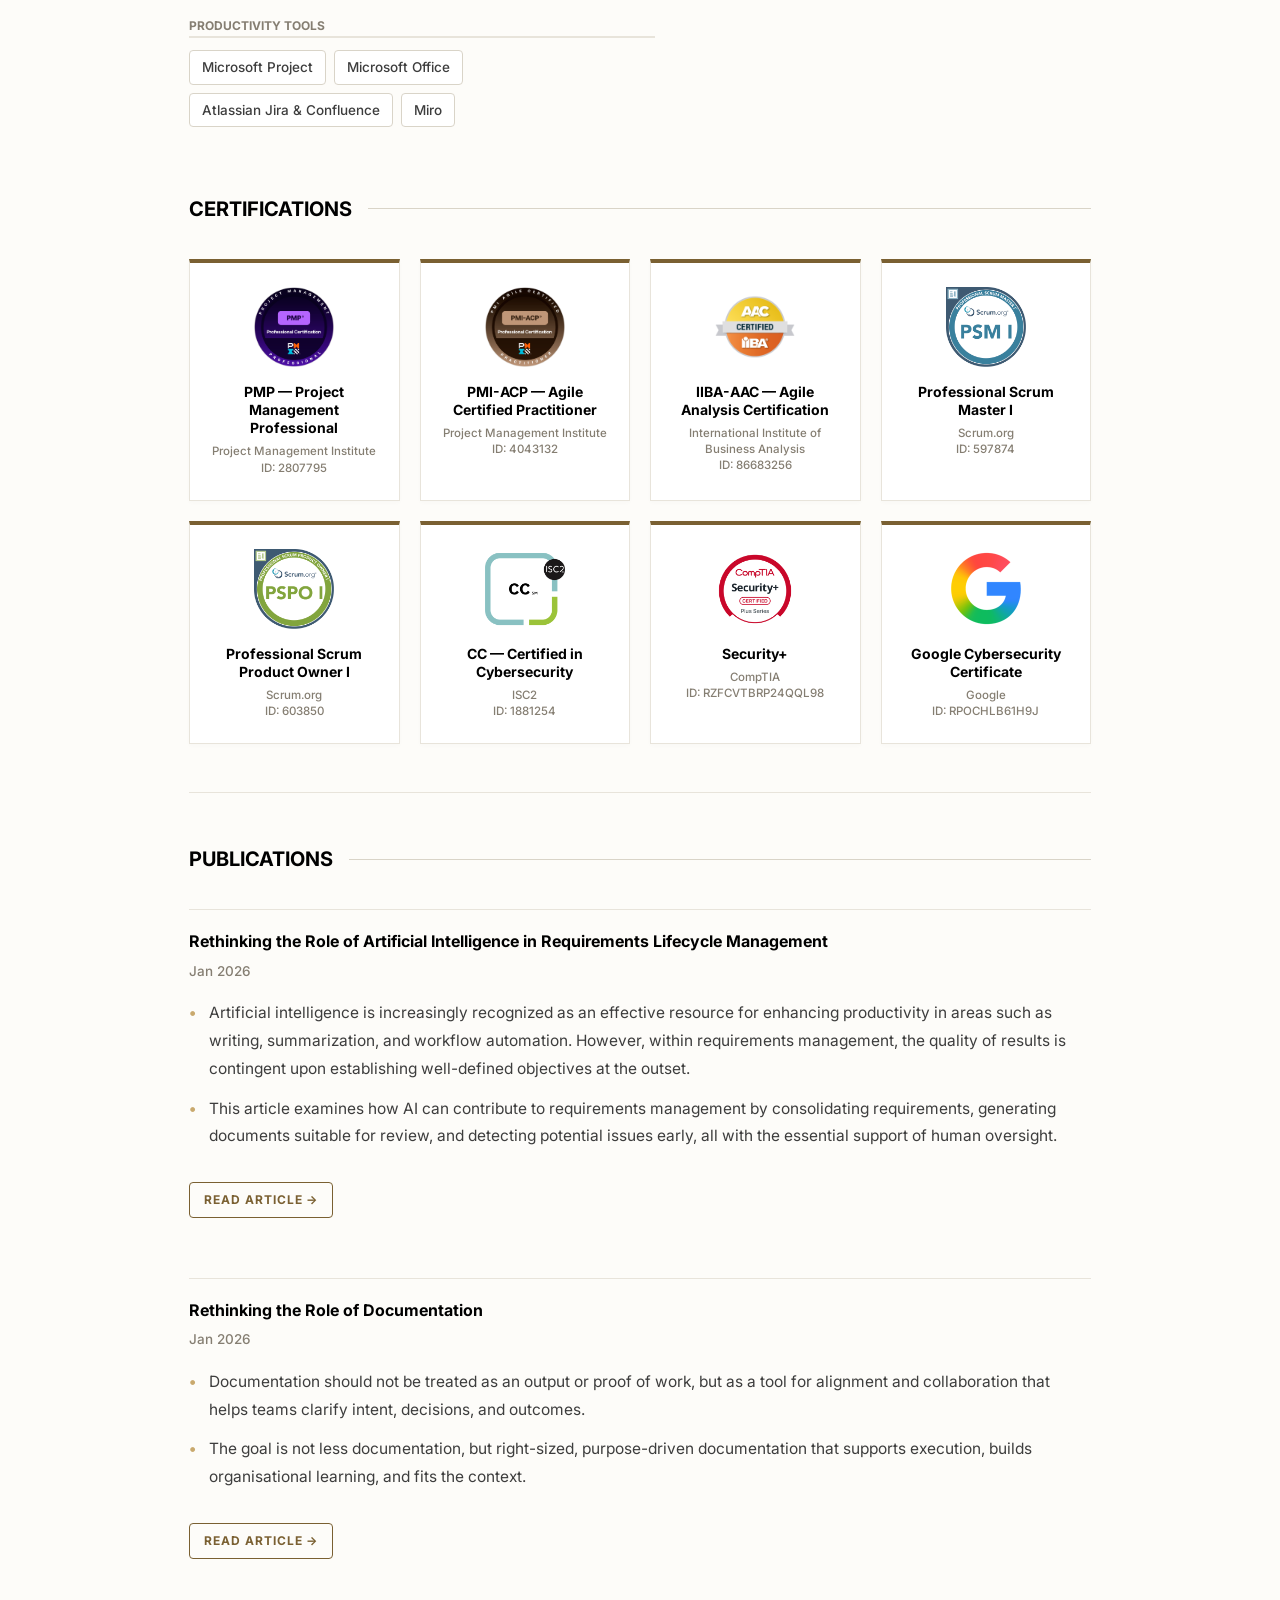
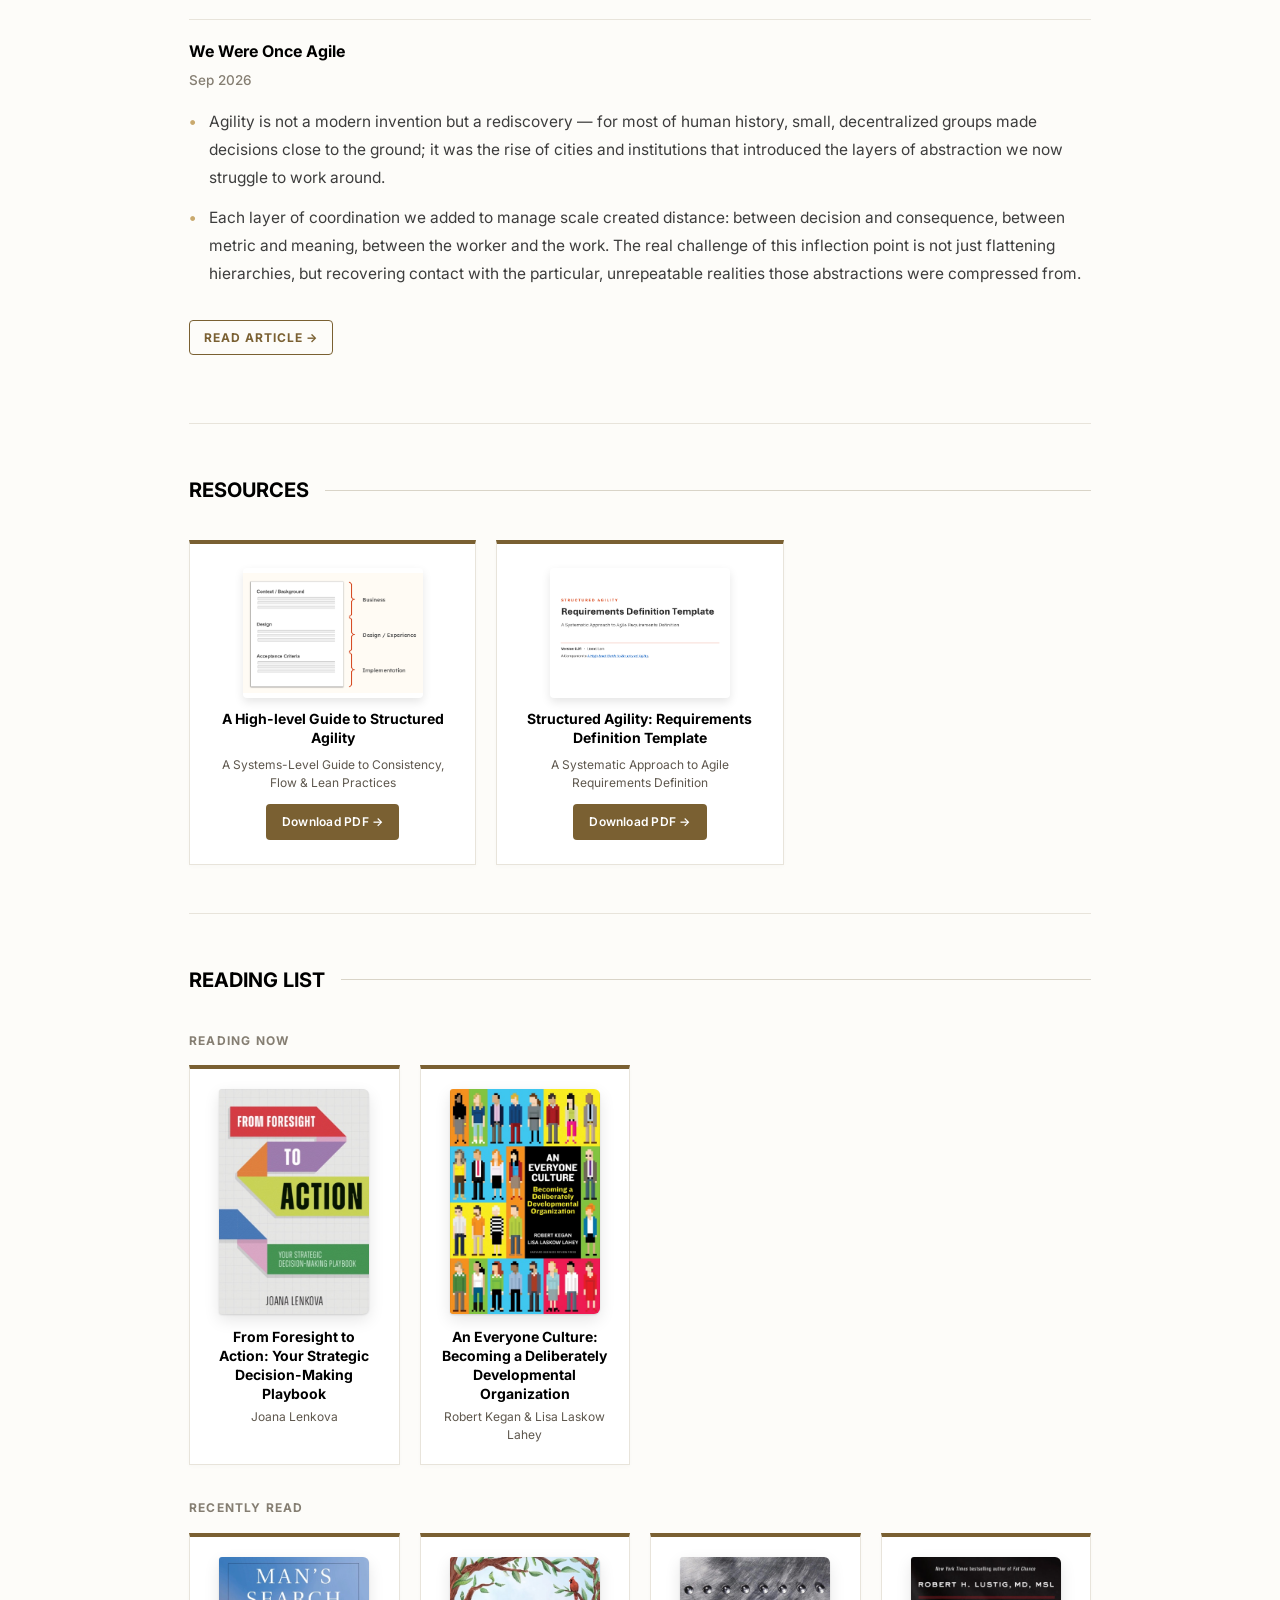
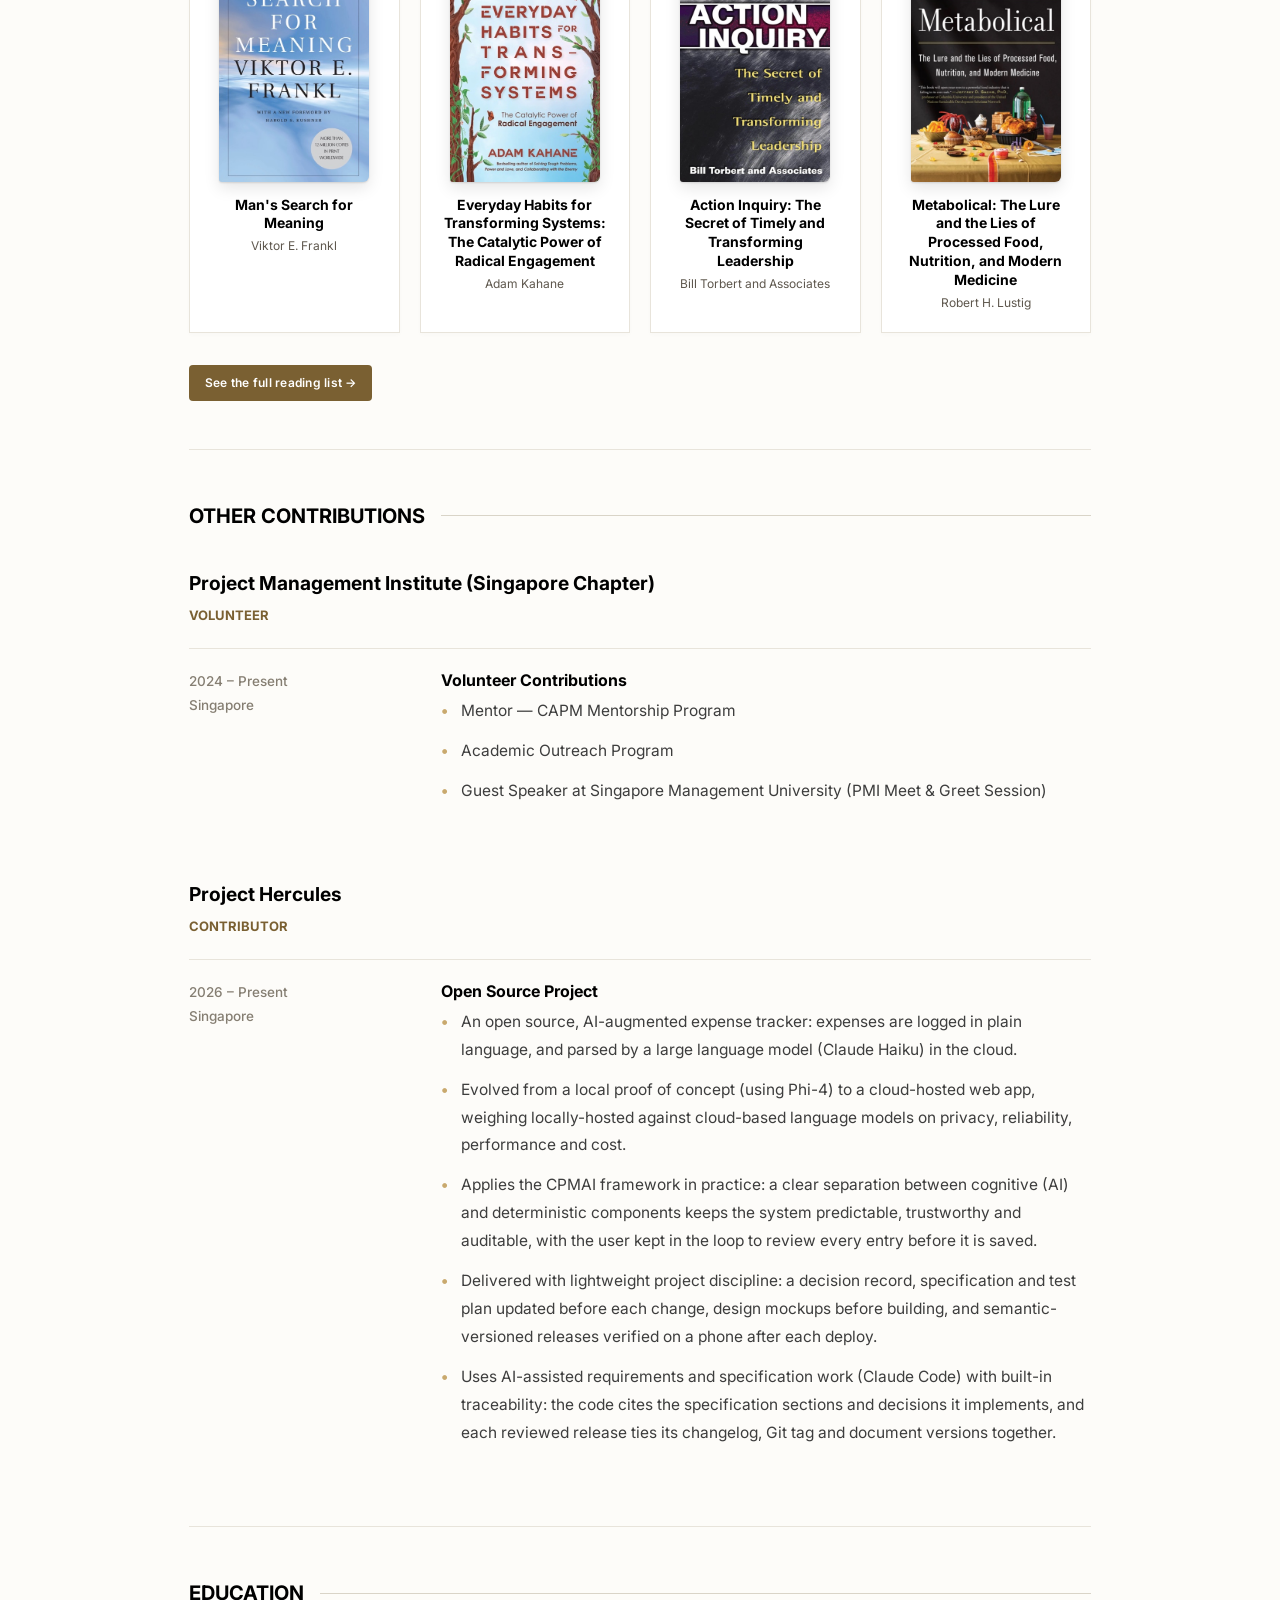
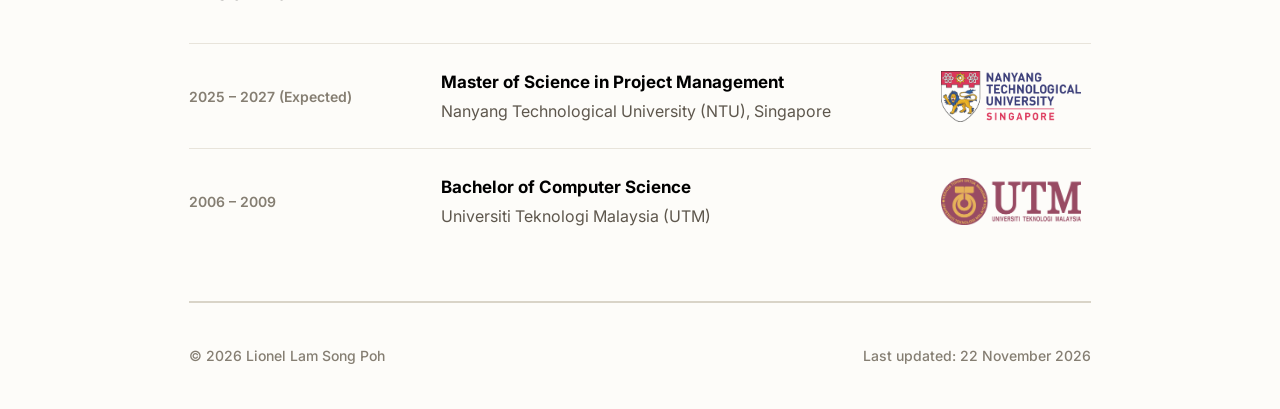
==== commit fb40d9d0: "Classic layout: a Reading List section and menu item, and the site switched back to the classic layo" ====
--- a/index.html
+++ b/index.html
@@ -49,6 +49,7 @@
         <li><a href="#certifications-header">Certifications</a></li>
         <li><a href="#publications-header">Publications</a></li>
         <li><a href="#resources-header">Resources</a></li>
+        <li data-reading hidden><a href="#reading-header">Reading List</a></li>
         <li><a href="#volunteer-header">Contributions</a></li>
         <li><a href="#education-header">Education</a></li>
       </ul>
@@ -77,6 +78,7 @@
       <a href="#certifications-header" onclick="this.parentElement.classList.remove('open')">Certifications</a>
       <a href="#publications-header" onclick="this.parentElement.classList.remove('open')">Publications</a>
       <a href="#resources-header" onclick="this.parentElement.classList.remove('open')">Resources</a>
+      <a href="#reading-header" data-reading hidden onclick="this.parentElement.classList.remove('open')">Reading List</a>
       <a href="#volunteer-header" onclick="this.parentElement.classList.remove('open')">Contributions</a>
       <a href="#education-header" onclick="this.parentElement.classList.remove('open')">Education</a>
     </div>
@@ -142,6 +144,13 @@
       <div id="resources-container"></div>
     </section>
 
+    <section class="section" id="reading-section" data-reading hidden>
+      <div class="section-header" id="reading-header">
+        <h2 class="section-title">Reading List</h2><div class="section-rule"></div>
+      </div>
+      <div id="reading-container"></div>
+    </section>
+
     <section class="section">
       <div class="section-header" id="volunteer-header">
         <h2 class="section-title">Other Contributions</h2><div class="section-rule"></div>
@@ -164,6 +173,8 @@
 
   <!-- LOAD CONTENT DATA -->
   <script src="content.js"></script>
+  <!-- Reading list helpers (covers, dates), used by both layouts -->
+  <script src="js/reading.js"></script>
 
   <!-- RENDER LOGIC -->
   <script>
@@ -249,6 +260,18 @@
         </div>
       `).join('')}</div>`;
 
+      // Reading list: everything being read now, the four most recently finished, and a link to the full list (reading.html).
+      // The section and its menu items stay hidden while readingList in content.js is empty
+      if (typeof READING !== 'undefined' && READING.list().length) {
+        const shelf = (label, list) => list.length ? `<div class="reading-label">${label}</div><div class="reading-grid">${list.map(r => `
+          <div class="reading-item">${READING.cover(r)}<div class="reading-title">${r.title}</div><div class="reading-author">${r.author ?? ''}</div></div>
+        `).join('')}</div>` : '';
+        document.getElementById('reading-container').innerHTML =
+          shelf('Reading now', READING.now()) + shelf('Recently read', READING.finished().slice(0, 4)) +
+          '<a class="reading-all" href="reading.html">See the full reading list →</a>';
+        document.querySelectorAll('[data-reading]').forEach(el => { el.hidden = false; });
+      }
+
       // Contributions
       document.getElementById('volunteer-container').innerHTML = d.volunteer.map(e => `
         <div class="employer-block">
@@ -303,8 +326,7 @@
     });
   </script>
 
-  <!-- SIDEBAR LAYOUT (draws only when the sidebar layout is chosen); reading.js helps draw the Reading list -->
-  <script src="js/reading.js"></script>
+  <!-- SIDEBAR LAYOUT (draws only when the sidebar layout is chosen) -->
   <script src="js/layout-sidebar.js"></script>
 </body>
 </html>
--- a/css/base.css
+++ b/css/base.css
@@ -6,9 +6,9 @@
 
 /* Navigation */
 .site-nav { position: sticky; top: 0; z-index: 100; background: var(--bg-glass); backdrop-filter: blur(10px); -webkit-backdrop-filter: blur(10px); border-bottom: 1px solid var(--border-light); }
-.site-nav .nav-inner { display: flex; align-items: center; justify-content: center; max-width: 900px; margin: 0 auto; padding: 0 24px; }
+.site-nav .nav-inner { display: flex; align-items: center; justify-content: center; max-width: 1120px; margin: 0 auto; padding: 0 24px; }
 .site-nav ul { list-style: none; display: flex; gap: 4px; }
-.site-nav a { display: block; padding: 16px 14px; font-size: 11px; font-weight: 700; letter-spacing: 0.08em; text-transform: uppercase; color: var(--heading); text-decoration: none; transition: 0.2s; opacity: 0.8; }
+.site-nav a { display: block; white-space: nowrap; padding: 16px 14px; font-size: 11px; font-weight: 700; letter-spacing: 0.08em; text-transform: uppercase; color: var(--heading); text-decoration: none; transition: 0.2s; opacity: 0.8; }
 .site-nav a:hover { opacity: 1; color: var(--gold); }
 .hamburger { display: none; flex-direction: column; gap: 5px; cursor: pointer; padding: 16px 0; background: none; border: none; margin-left: auto; }
 .hamburger span { display: block; width: 22px; height: 2px; background: var(--heading); border-radius: 2px; }
@@ -96,6 +96,19 @@
 @media (max-width: 900px) { .resource-grid { grid-template-columns: repeat(2, 1fr); } }
 @media (max-width: 480px) { .resource-grid { grid-template-columns: 1fr; } }
 
+/* The reading list's section and menu items stay hidden until the list has entries (other display rules must not show them) */
+[data-reading][hidden] { display: none !important; }
+/* Reading list: cards with a gold top edge, like Certifications and Resources; covers are styled in css/reading.css */
+.reading-label { font-size: 12px; font-weight: 700; letter-spacing: 0.1em; text-transform: uppercase; color: var(--text-faint); margin: 0 0 14px; }
+.reading-grid { display: grid; grid-template-columns: repeat(4, 1fr); gap: 20px; margin-bottom: 32px; }
+.reading-item { padding: 20px 18px; background: var(--white); border: 1px solid var(--border-light); border-top: 4px solid var(--gold); box-shadow: 0 2px 4px rgba(0,0,0,0.02); text-align: center; }
+.reading-item .rl-cover { max-width: 150px; margin: 0 auto; }
+.reading-title { font-size: 14px; font-weight: 700; color: var(--heading-mid); line-height: 1.35; margin-top: 14px; }
+.reading-author { font-size: 12px; color: var(--text-muted); line-height: 1.5; margin-top: 4px; }
+.reading-all { display: inline-block; padding: 7px 16px; background: var(--accent); color: #fff; font-size: 12px; font-weight: 600; text-decoration: none; border-radius: 4px; letter-spacing: 0.02em; }
+.reading-all:hover { background: var(--accent-light); }
+@media (max-width: 768px) { .reading-grid { grid-template-columns: repeat(2, 1fr); } }
+
 .edu-item { display: grid; grid-template-columns: 220px 1fr auto; gap: 0 32px; padding: 20px 0; border-top: 1px solid var(--border-light); align-items: center; }
 .edu-year { font-size: 14px; font-weight: 600; color: var(--text-faint); }
 .edu-degree { font-size: 17px; font-weight: 700; color: var(--heading-mid); }
@@ -132,10 +145,16 @@
 .back-to-top.visible { opacity: 1; visibility: visible; transform: translateY(0); }
 .back-to-top:hover { background: var(--gold-light); }
 
+/* The top menu has nine items once the Reading List is shown: tighter on mid-width windows, and the phone menu below 1,000px */
+@media (max-width: 1140px) {
+  .site-nav a { padding: 16px 9px; letter-spacing: 0.06em; }
+  .site-nav .nav-inner { padding: 0 16px; }
+}
+@media (max-width: 1000px) {
+  .site-nav ul { display: none; } .hamburger { display: flex; } .site-nav .nav-inner { justify-content: flex-end; }
+}
 @media (max-width: 900px) {
   .cert-list { grid-template-columns: repeat(2, 1fr); }
-  .site-nav a { padding: 16px 9px; letter-spacing: 0.06em; }
-  .site-nav .nav-inner { padding: 0 16px; }
 }
 @media (max-width: 768px) {
   header { grid-template-columns: 1fr; text-align: center; } .header-right { text-align: center; margin-top: 20px; }
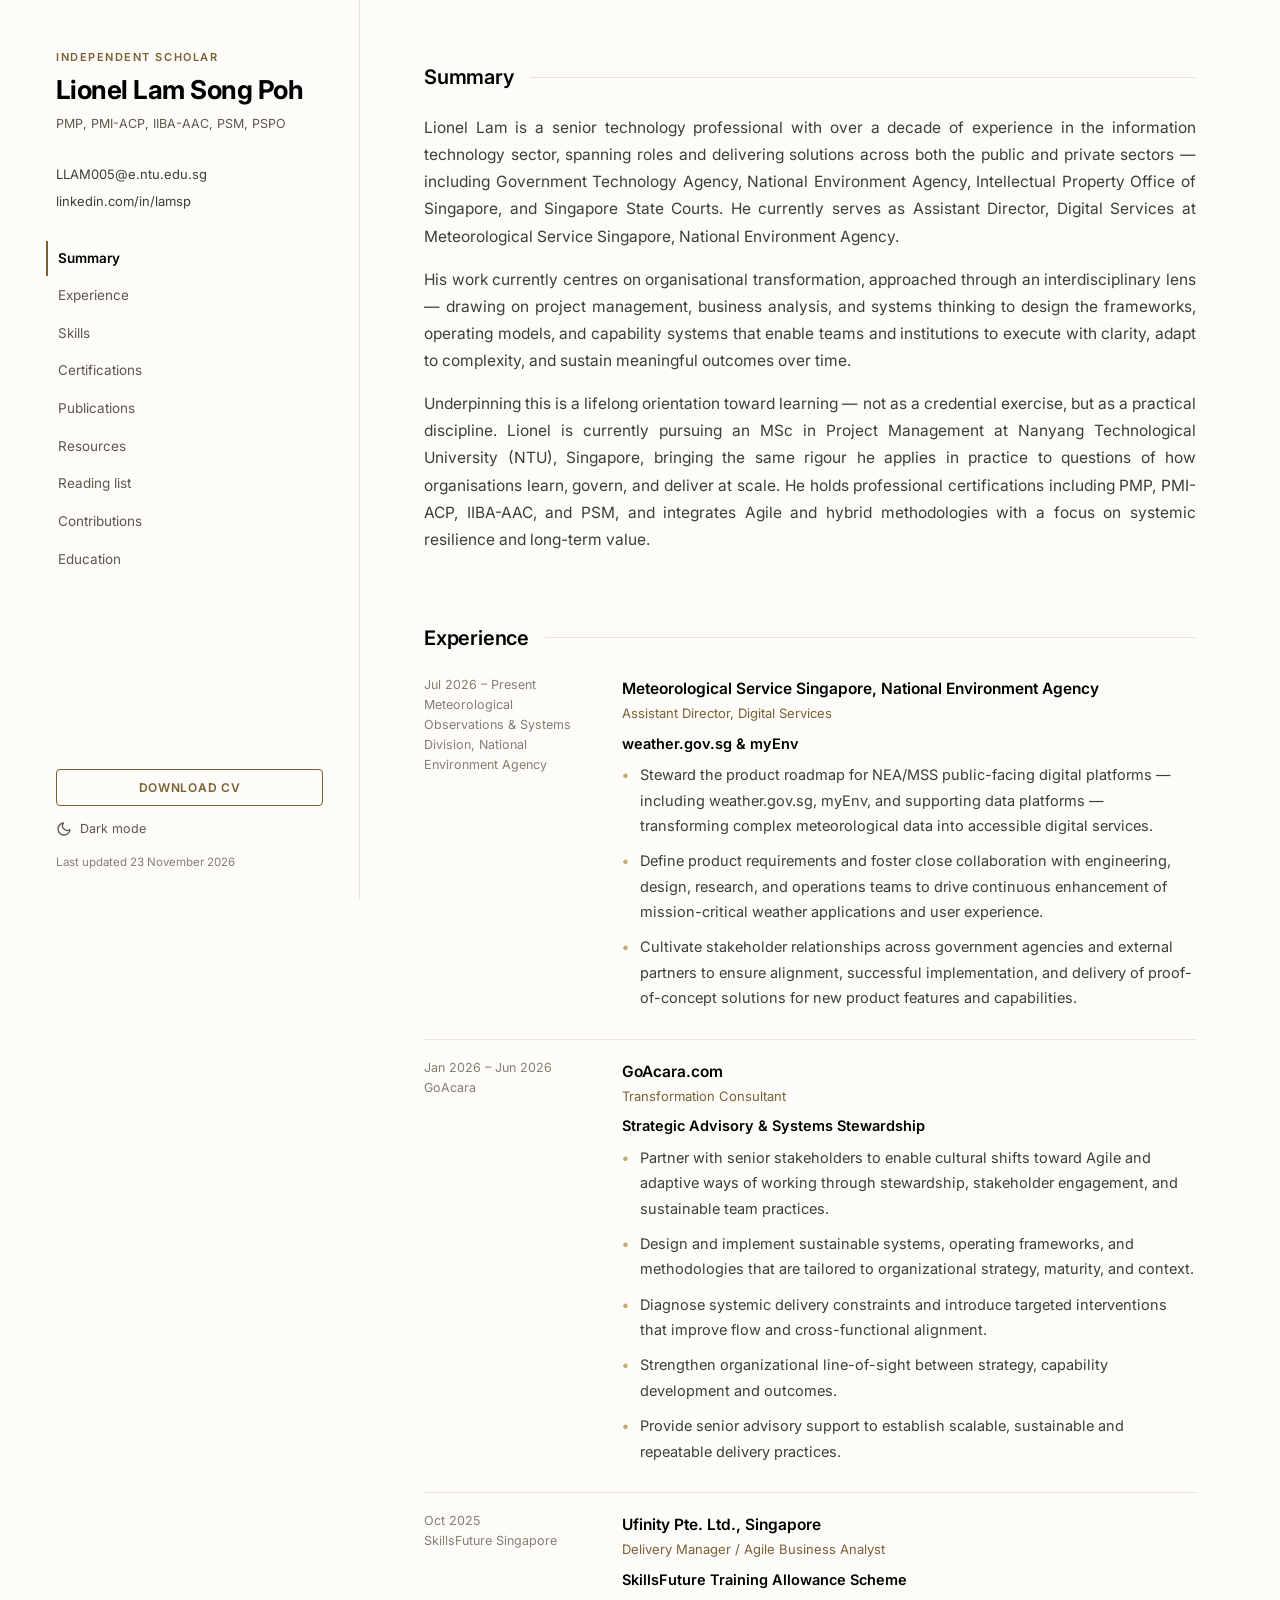
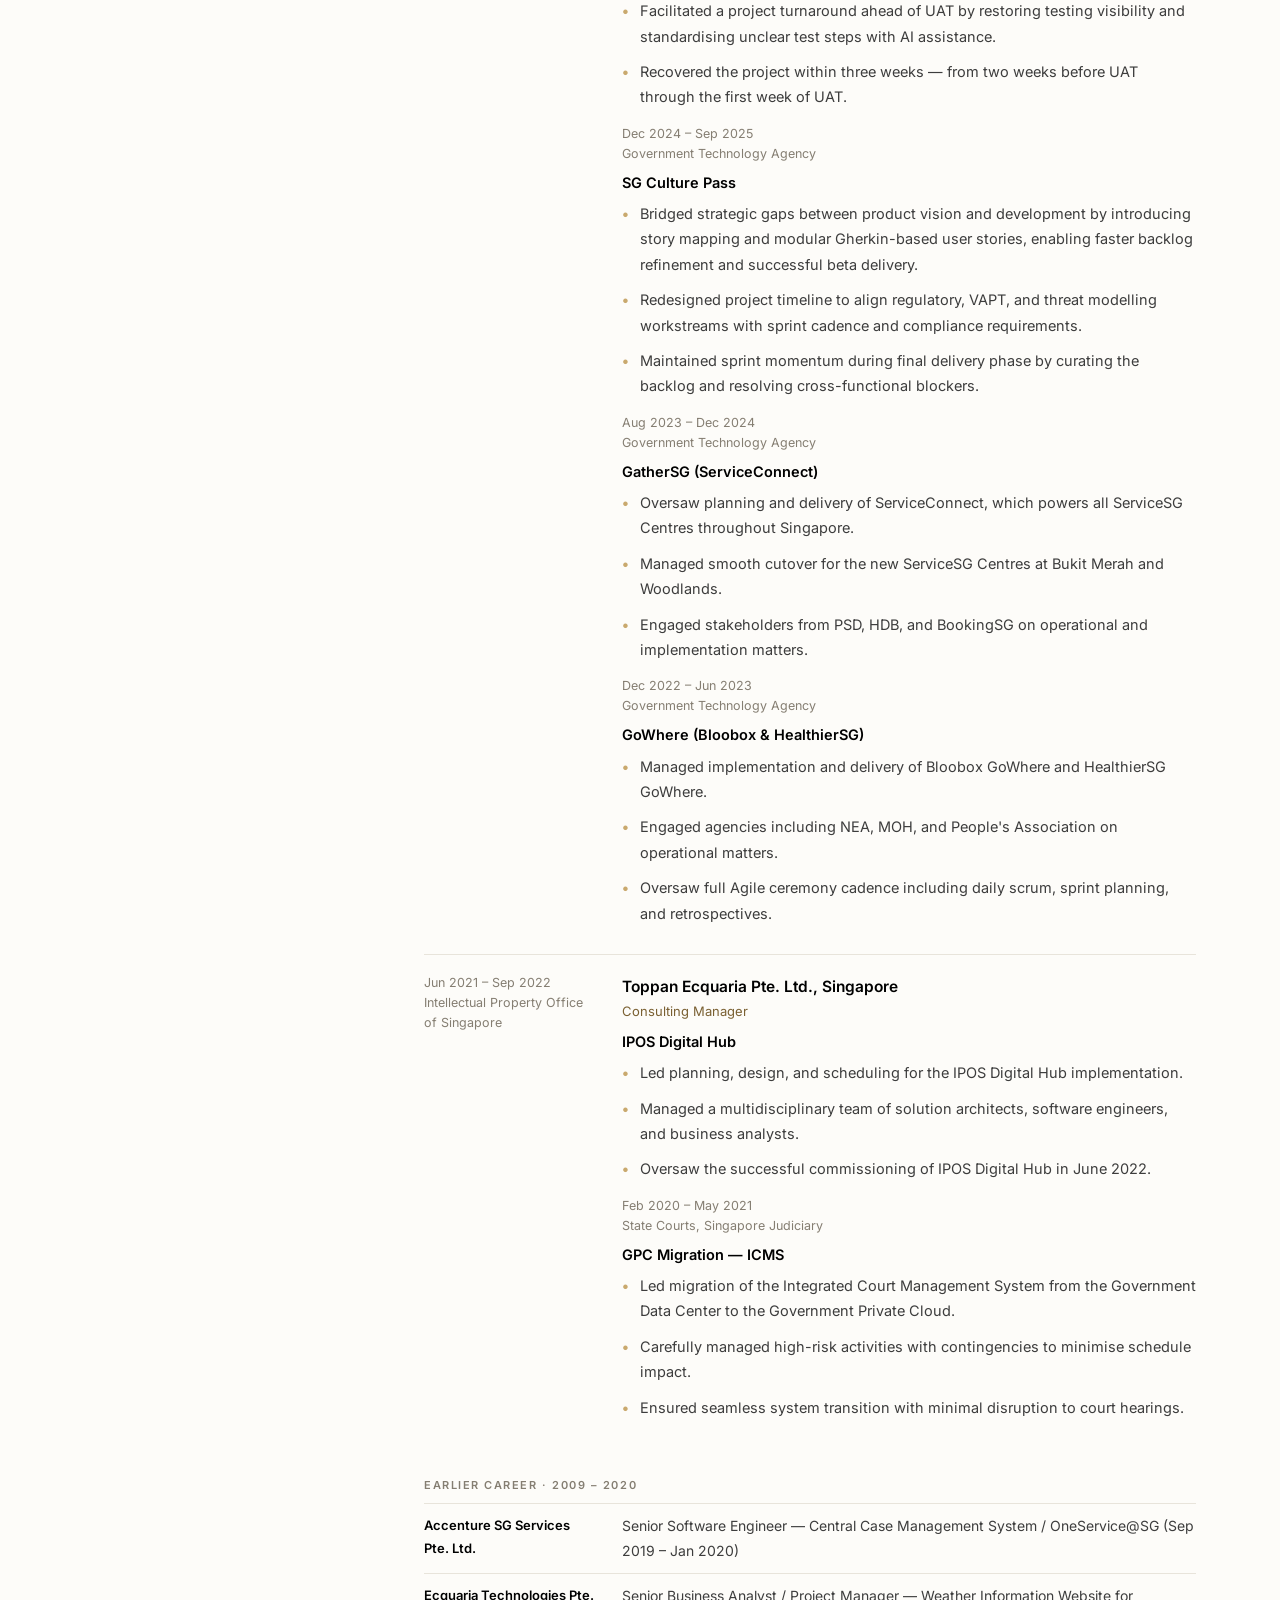
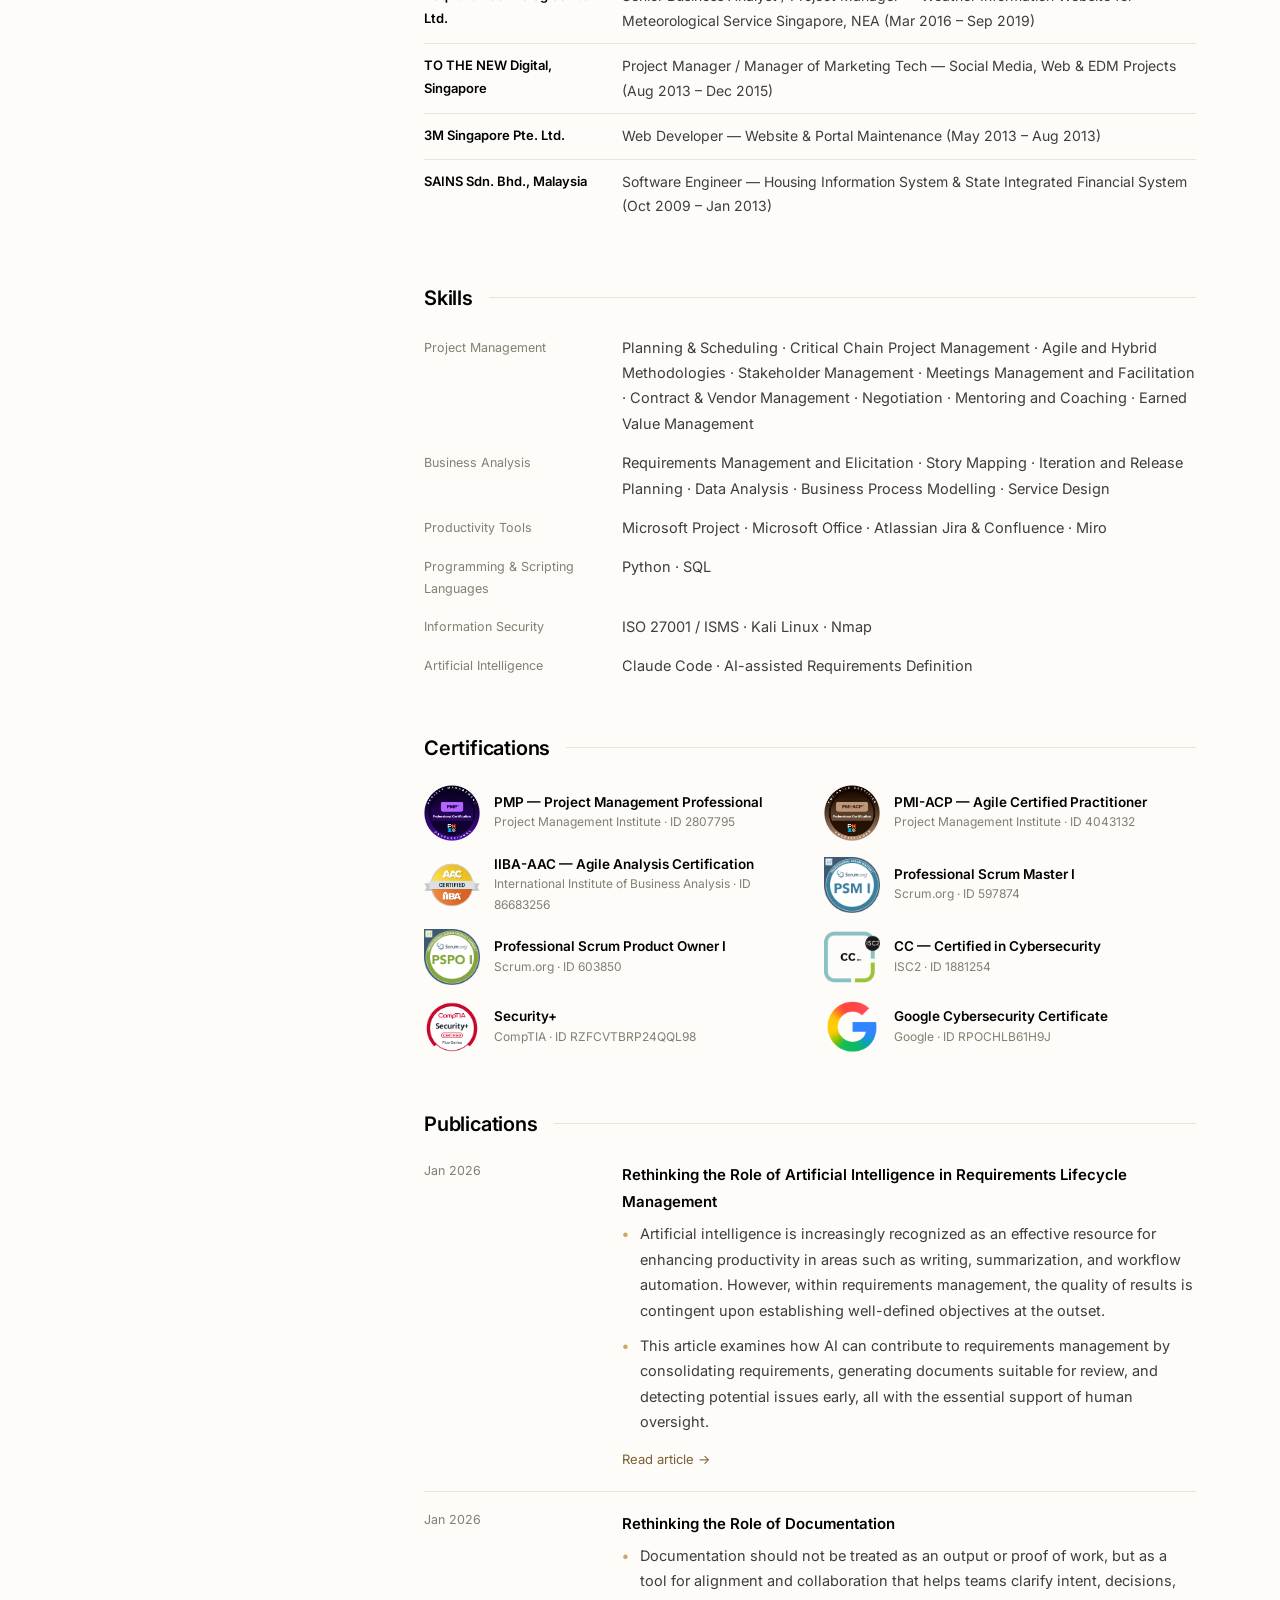
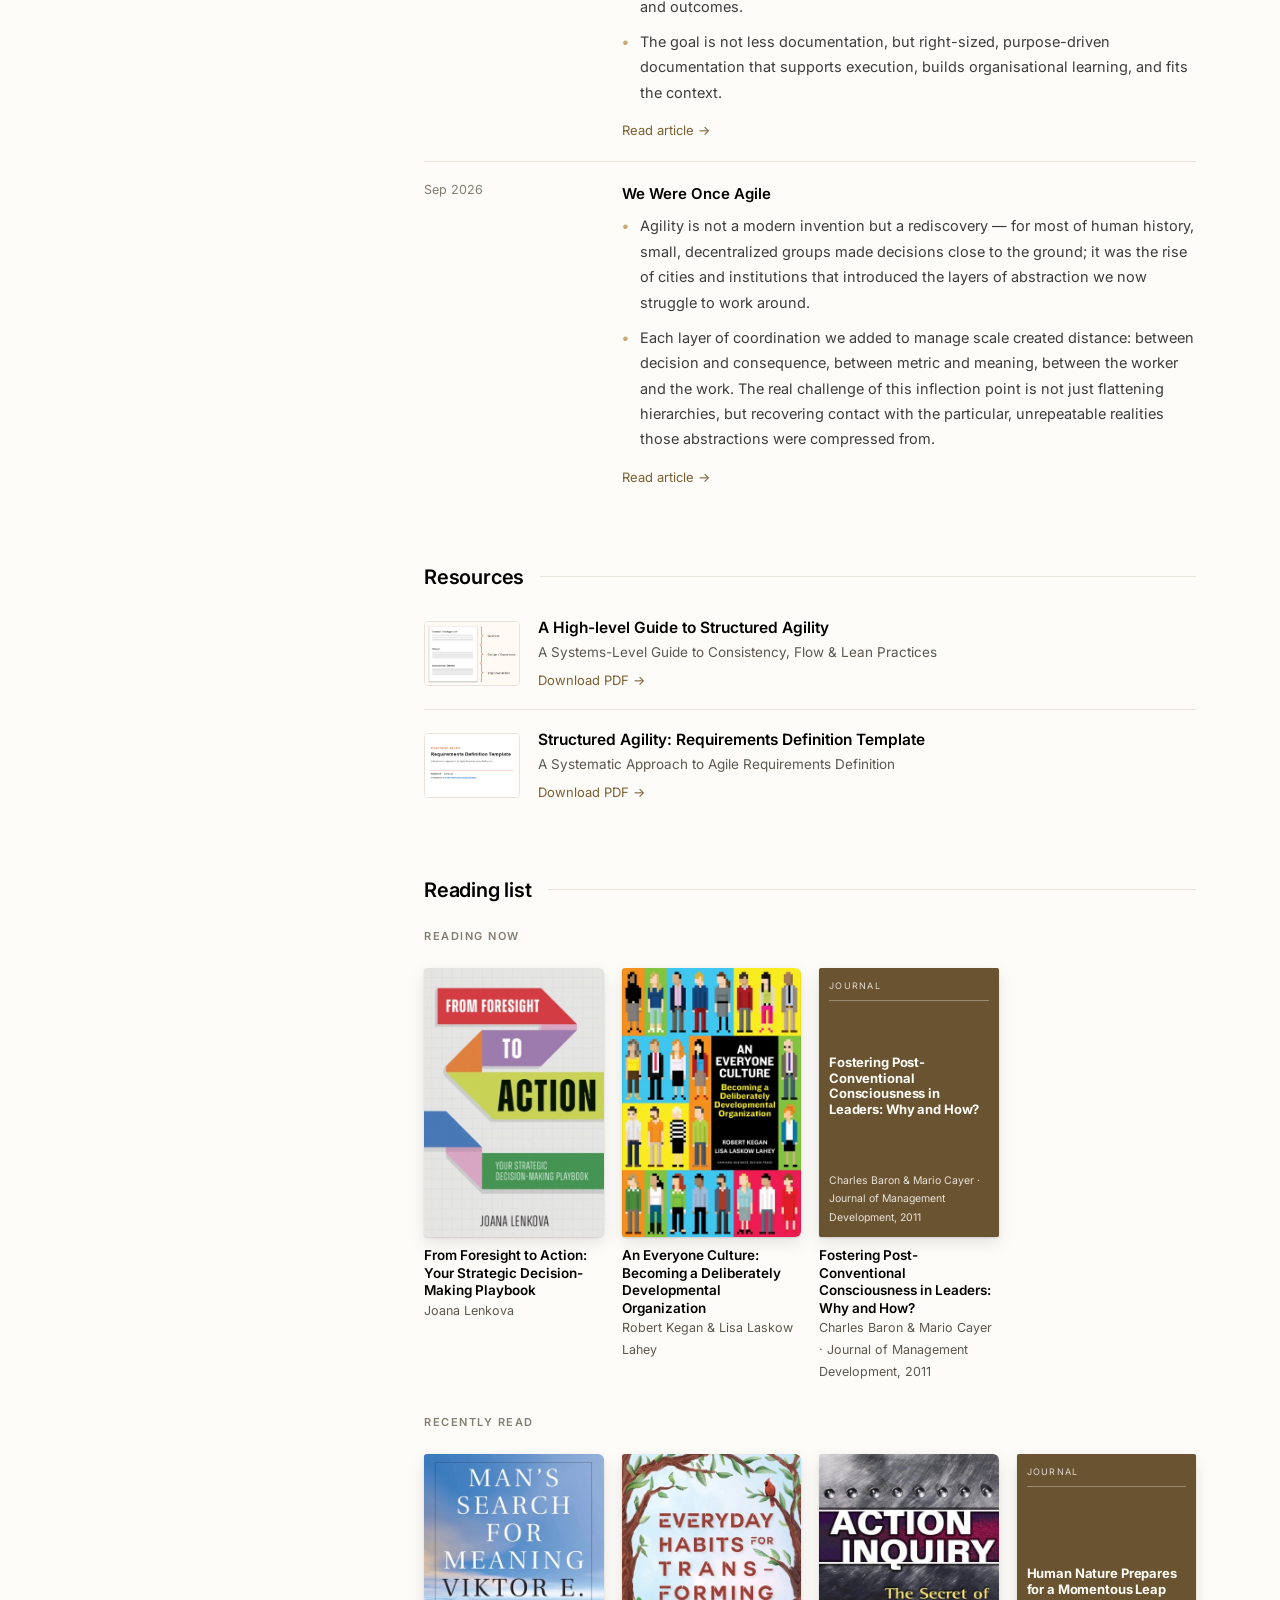
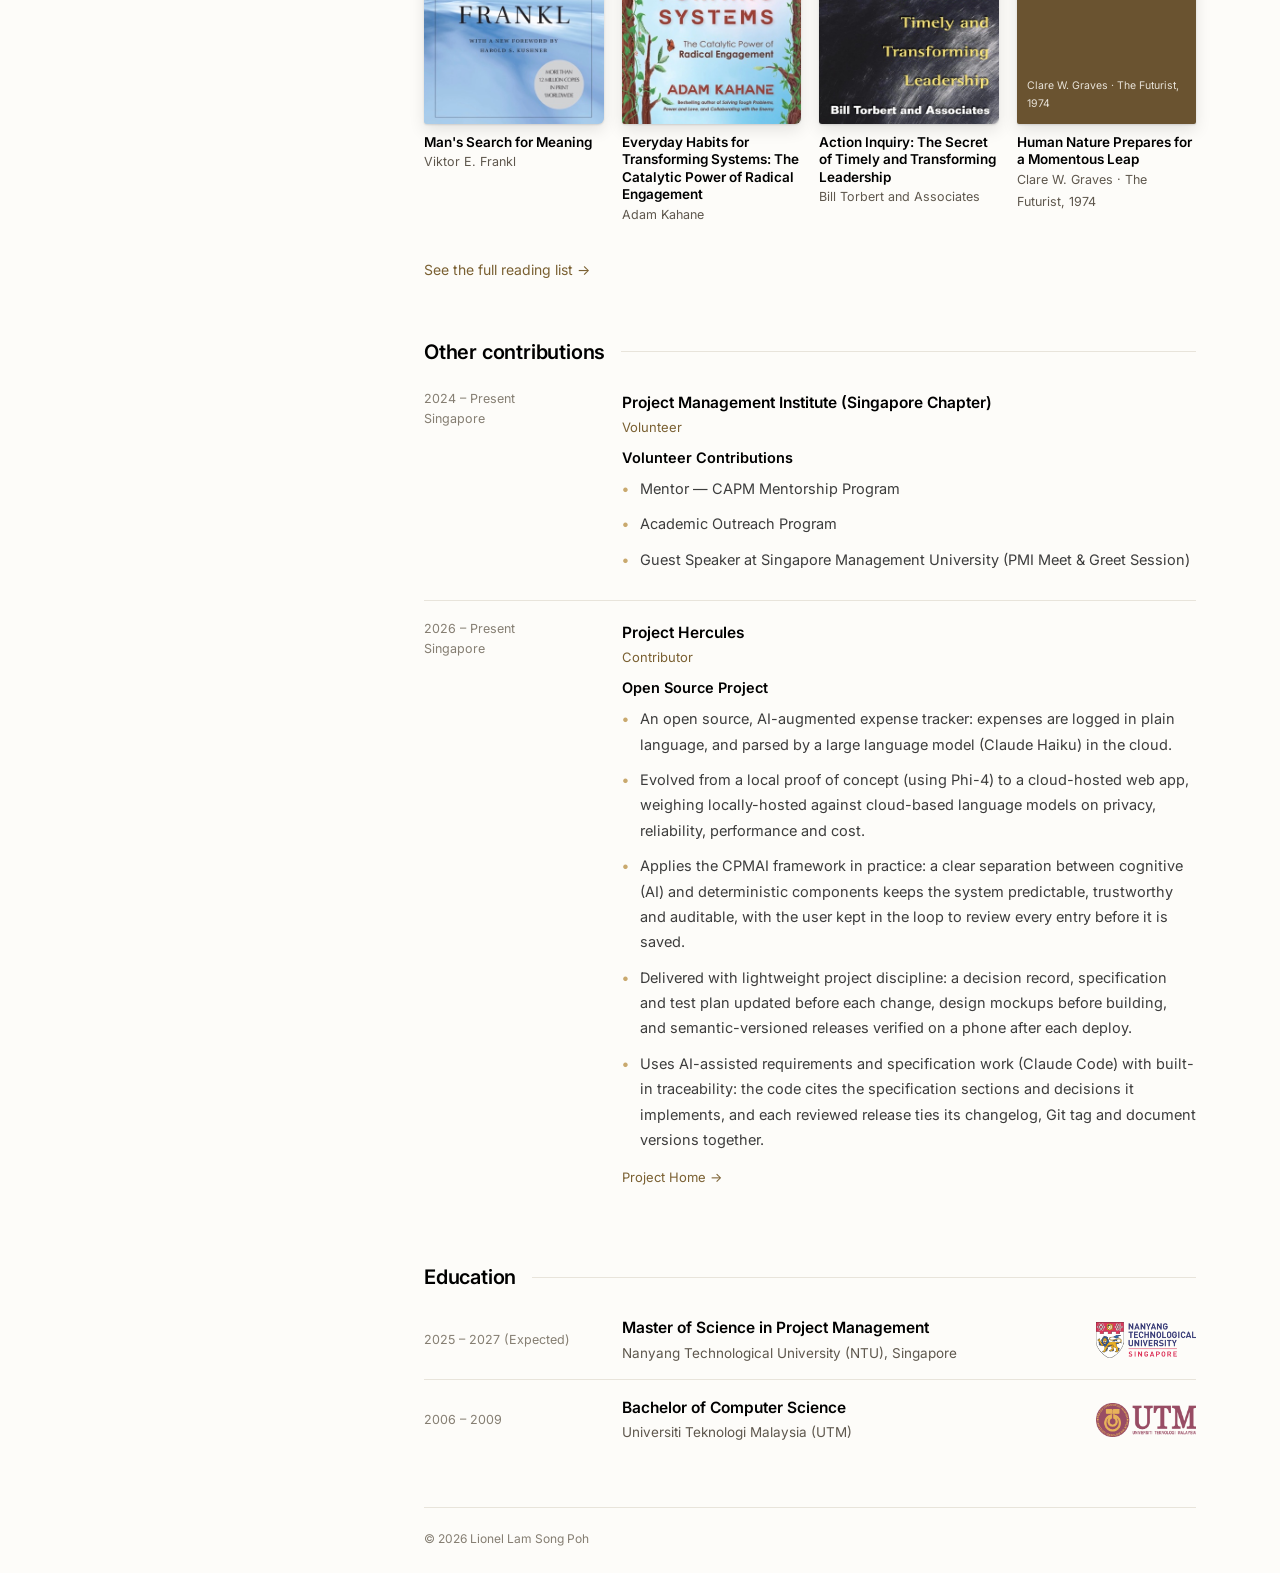
==== commit 9d1a8c12: "Project Hercules: a Project Home link below its bullets - content.js: an optional link on a project," ====
--- a/index.html
+++ b/index.html
@@ -202,6 +202,7 @@
               <div>
                 <div class="project-name">${p.title}</div>
                 <ul>${p.bullets.map(b => `<li>${b}</li>`).join('')}</ul>
+                ${p.link ? `<a class="pub-link" href="${p.link.url}" target="_blank" rel="noopener noreferrer">${p.link.label} →</a>` : ''}
               </div>
             </div>
           `).join('')}
@@ -283,6 +284,7 @@
               <div>
                 <div class="project-name">${p.title}</div>
                 <ul>${p.bullets.map(b => `<li>${b}</li>`).join('')}</ul>
+                ${p.link ? `<a class="pub-link" href="${p.link.url}" target="_blank" rel="noopener noreferrer">${p.link.label} →</a>` : ''}
               </div>
             </div>
           `).join('')}
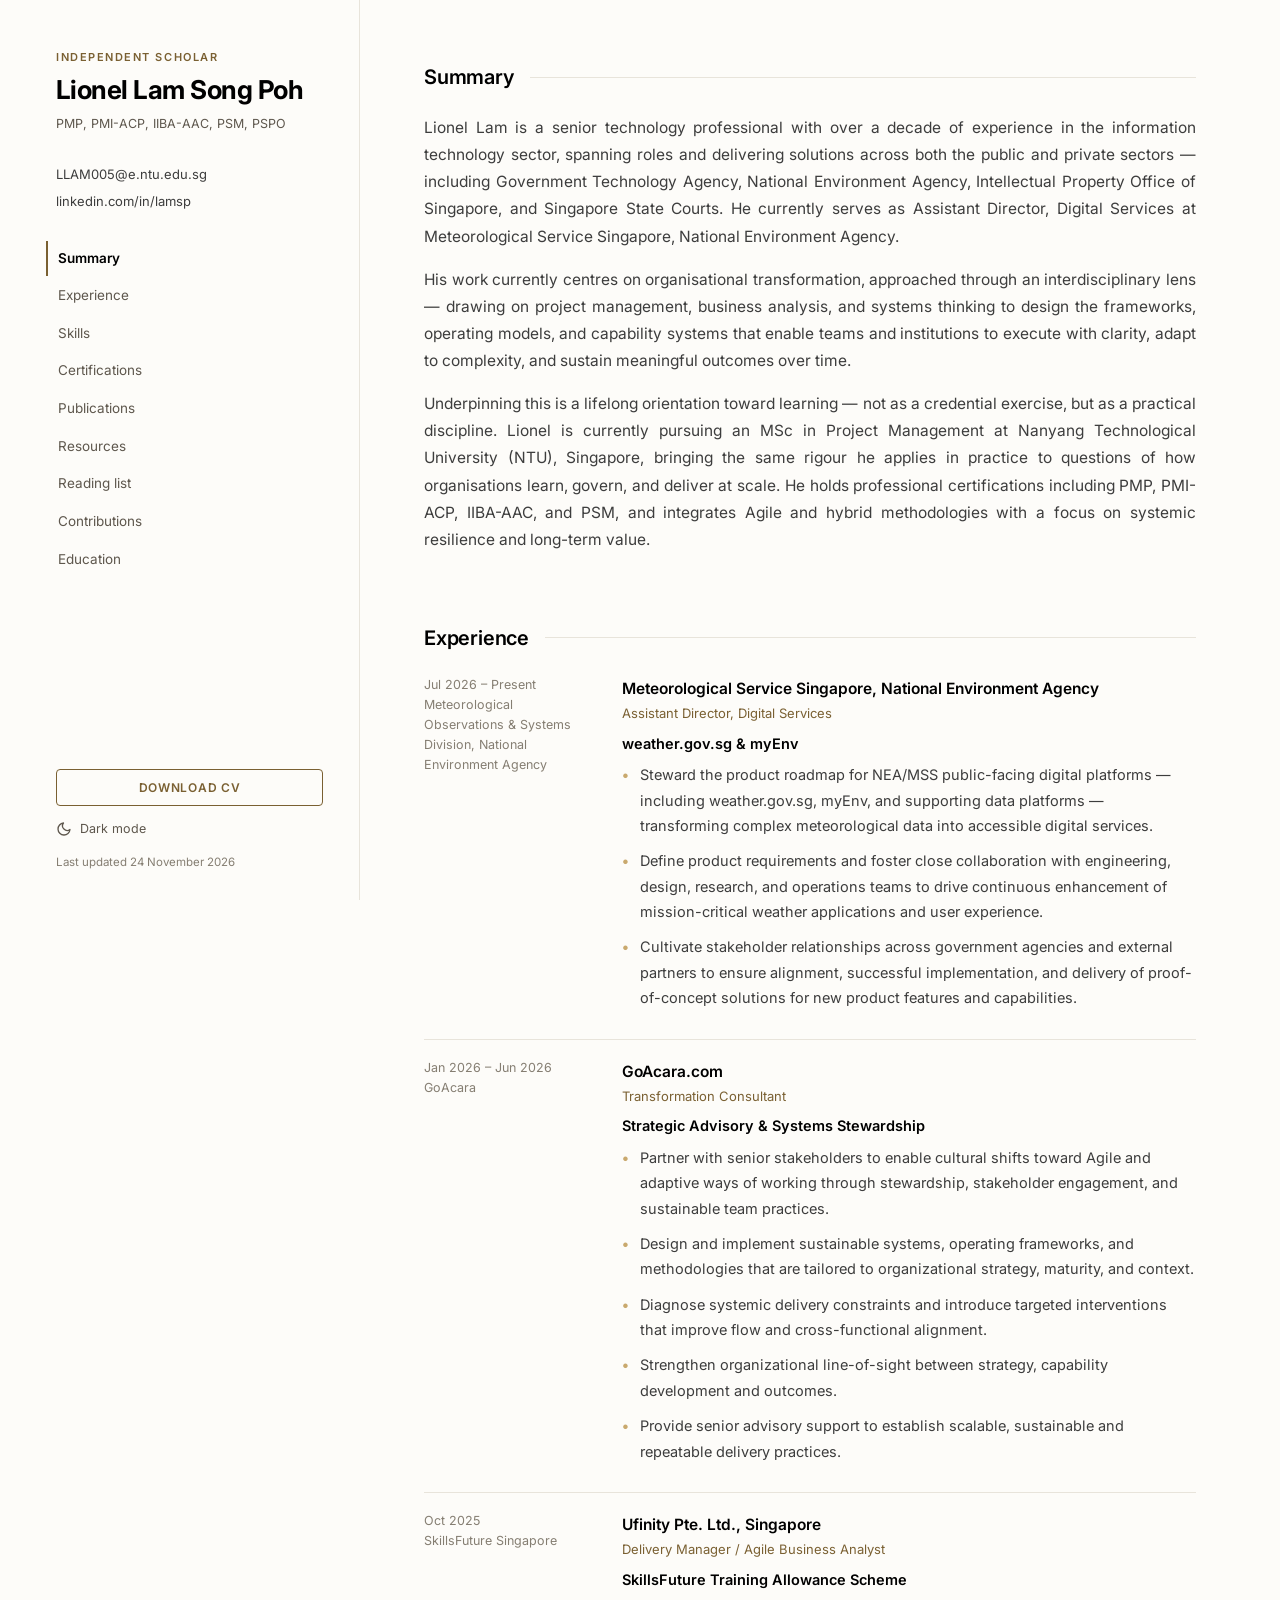
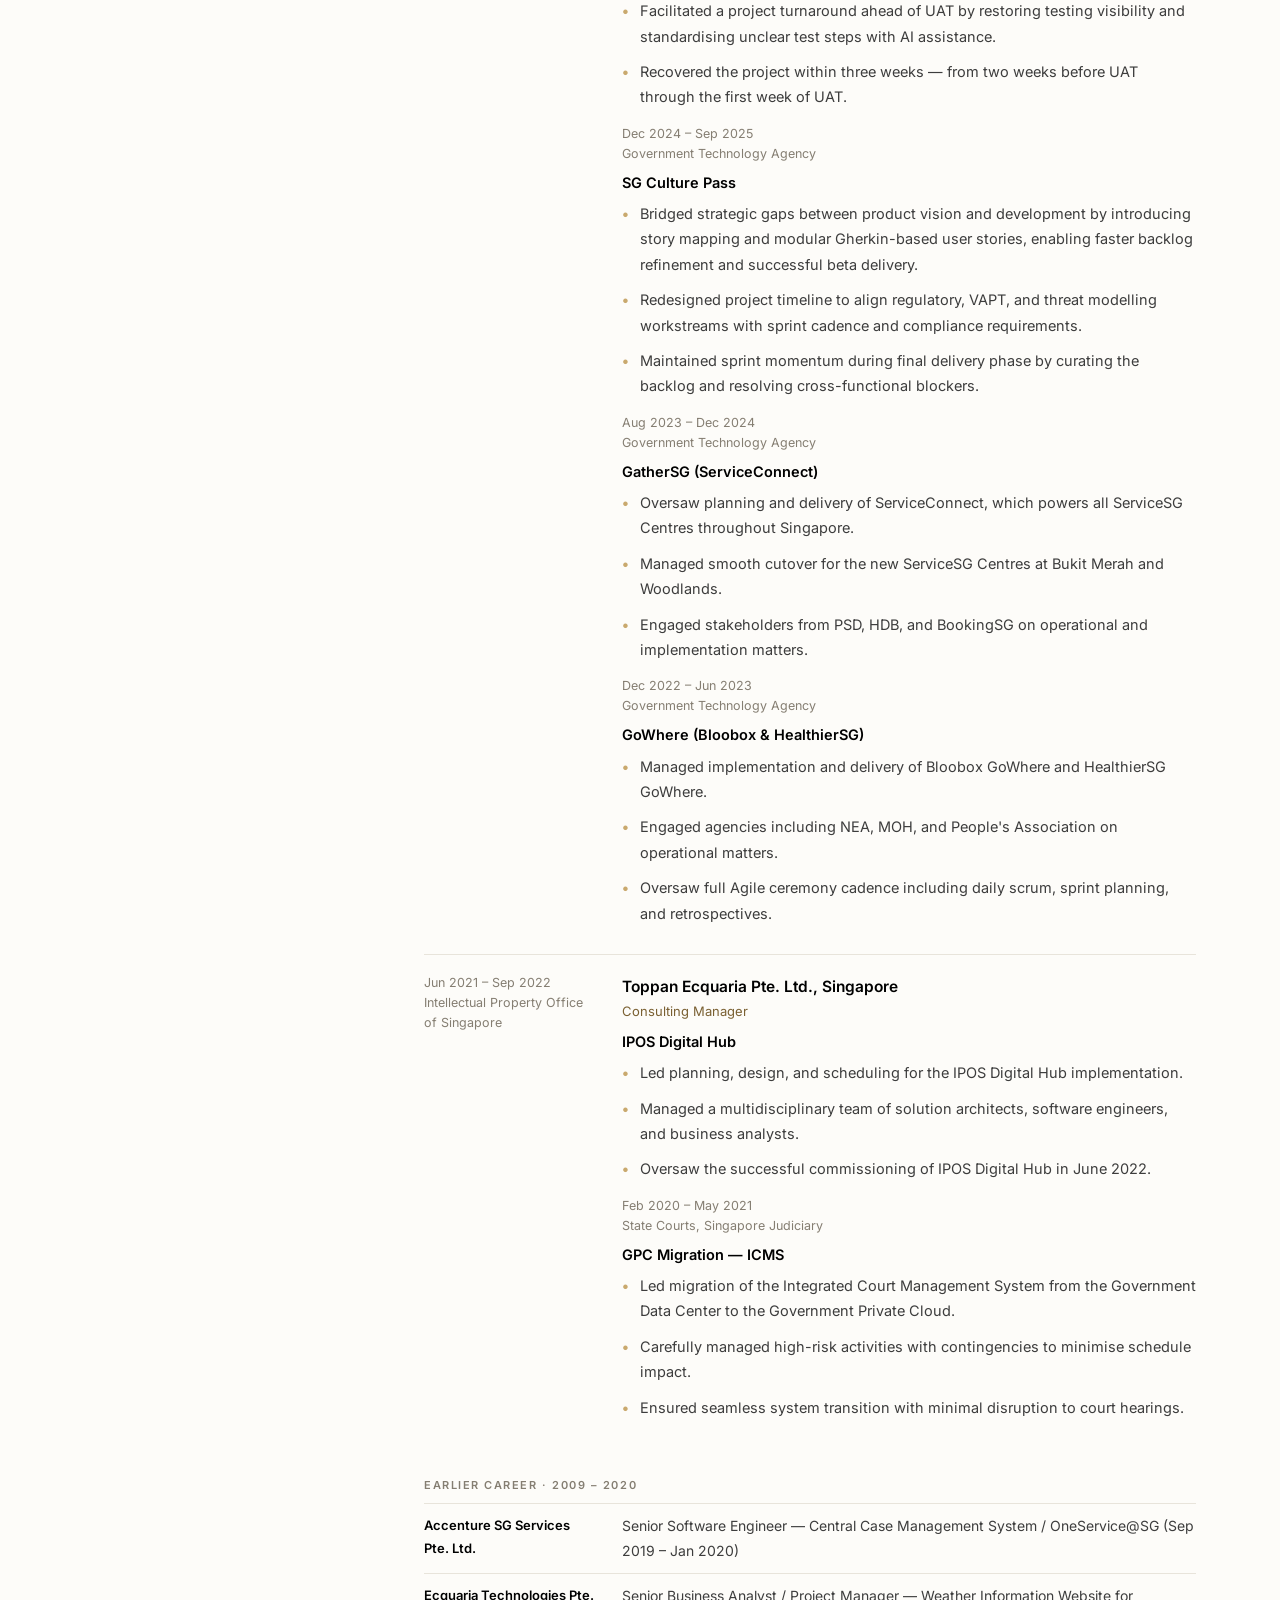
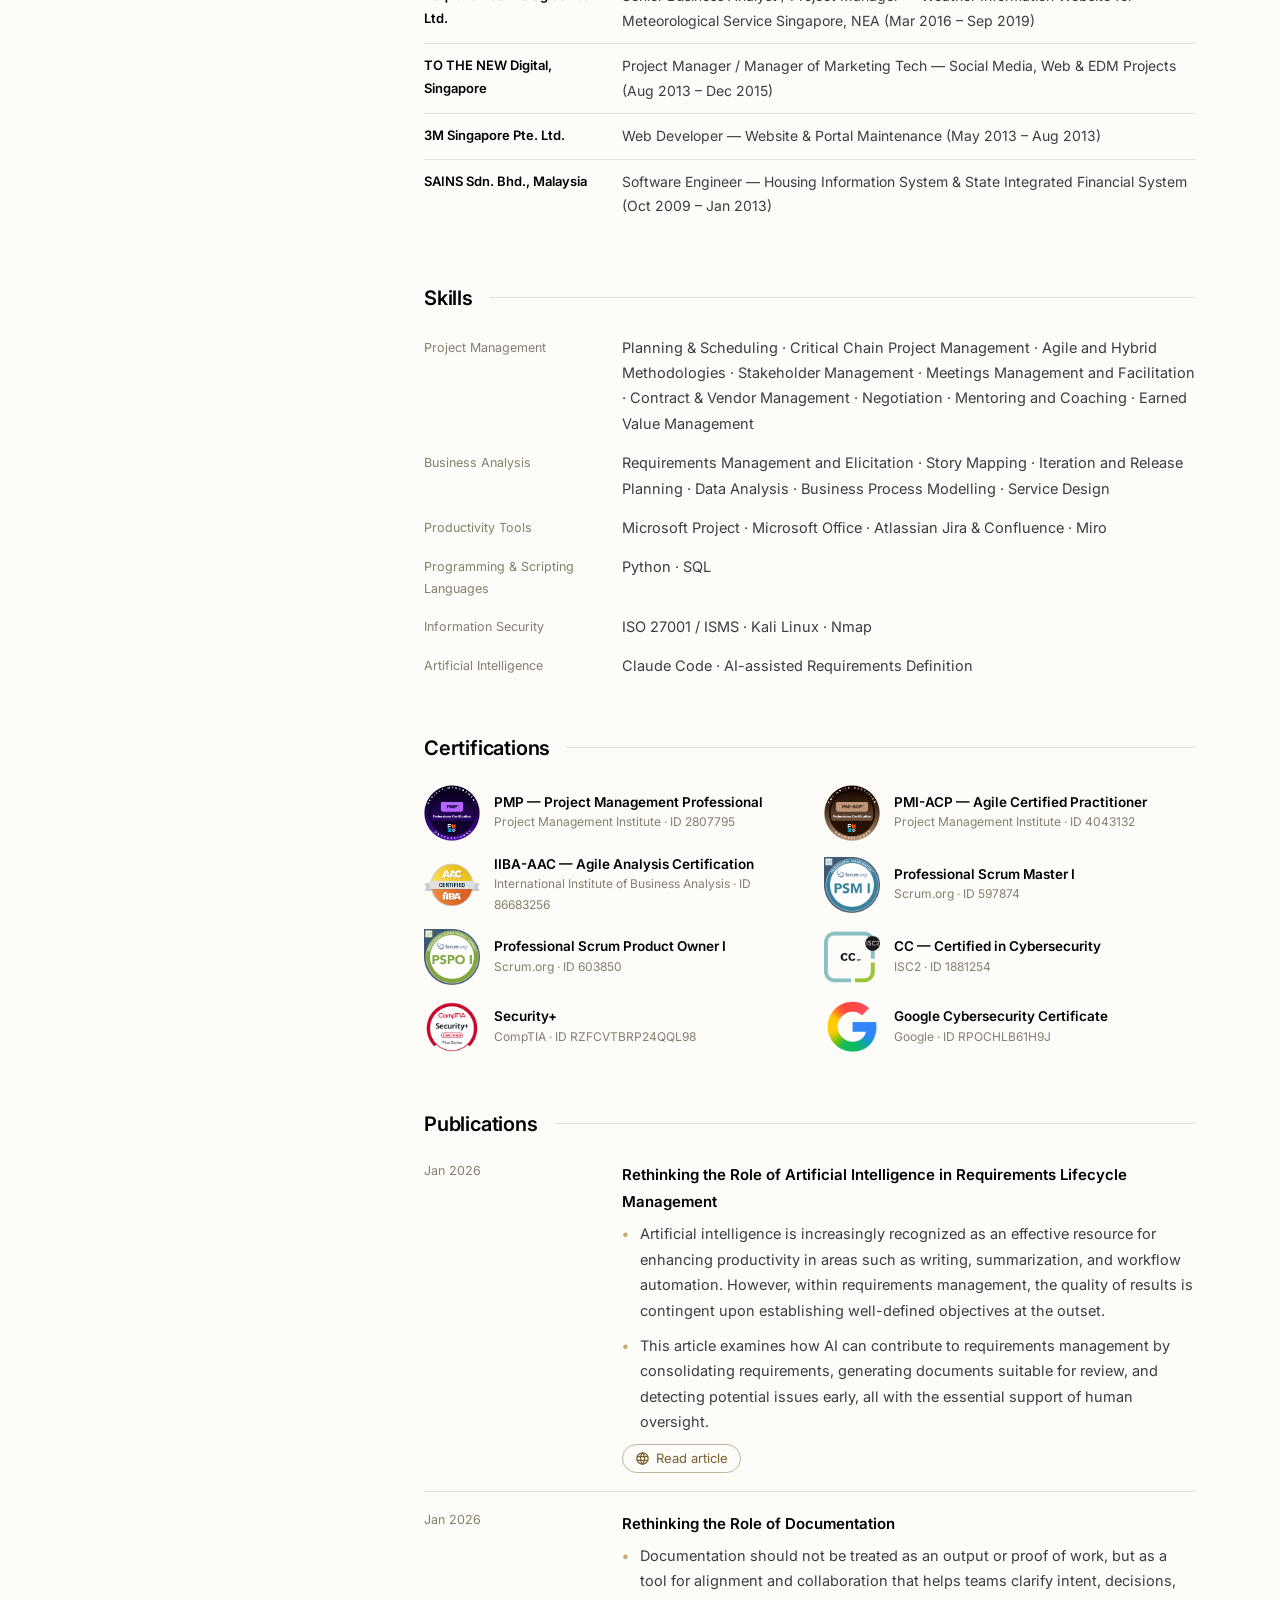
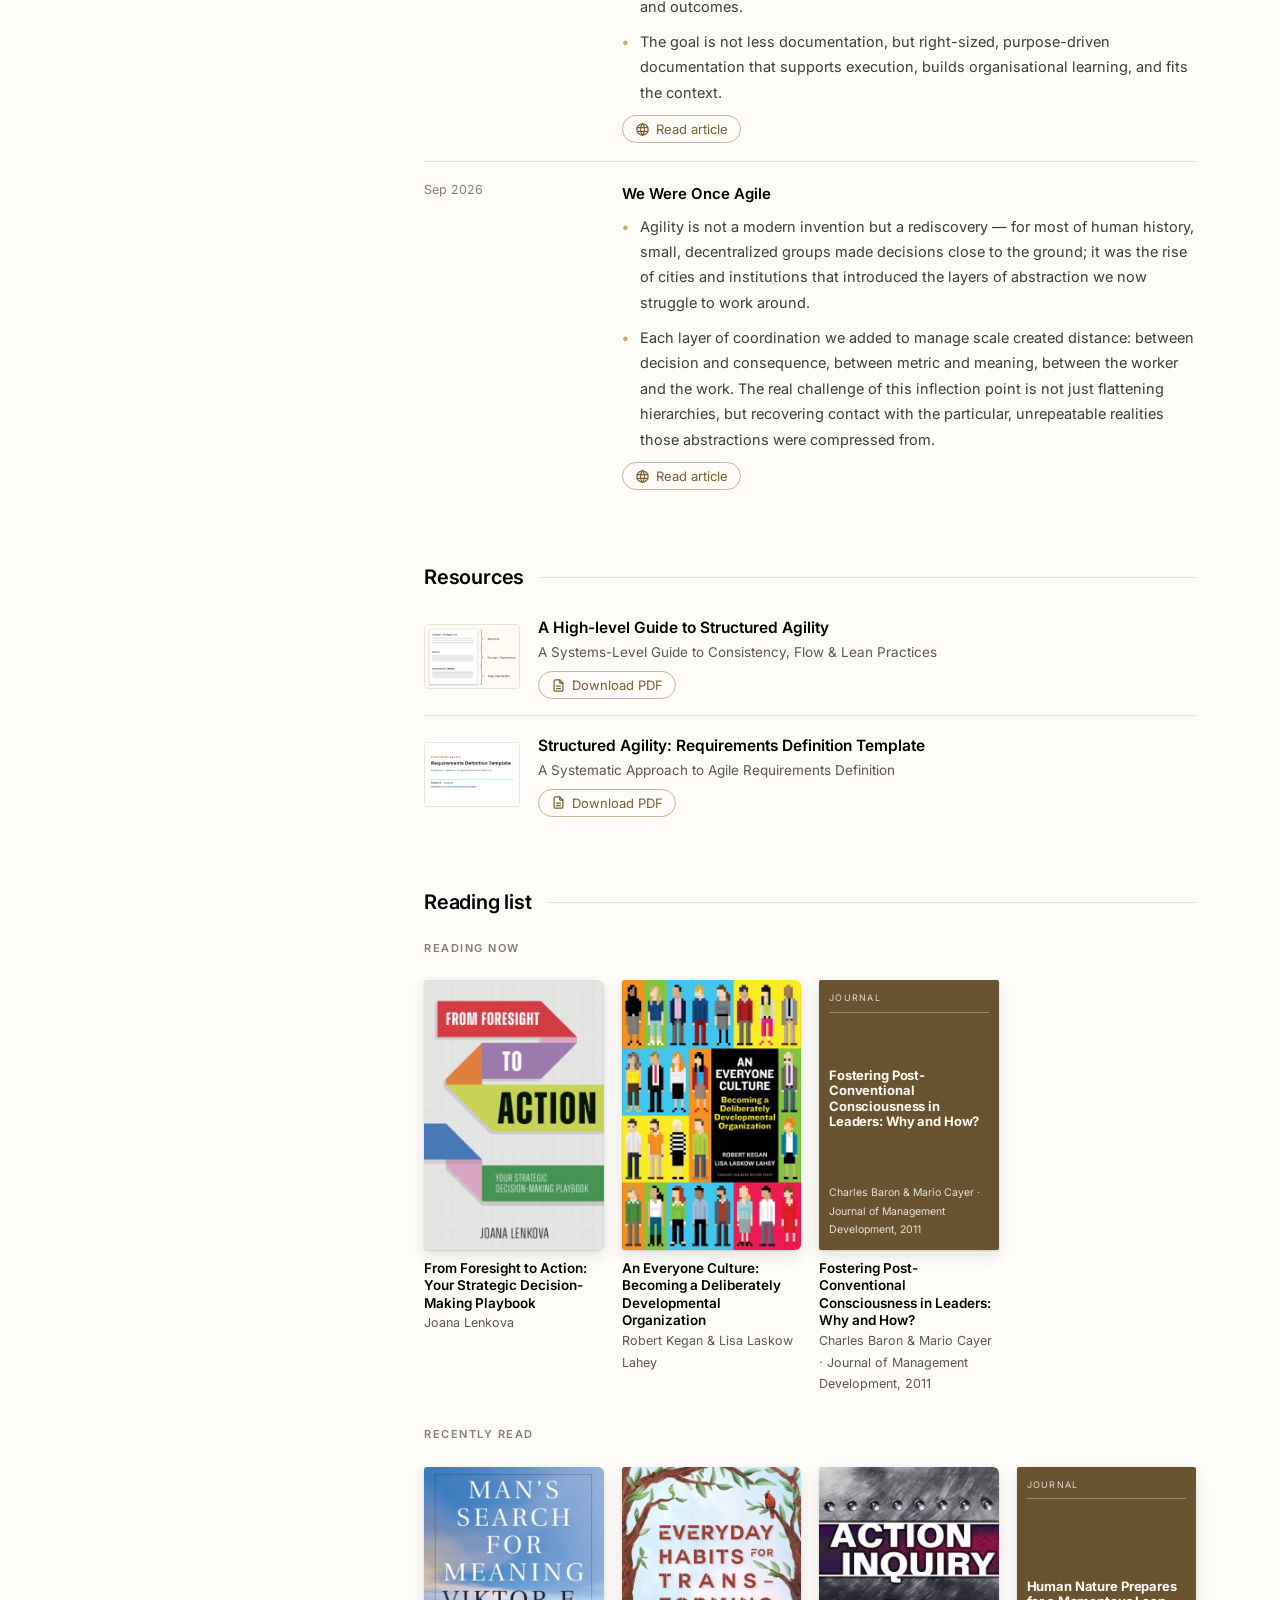
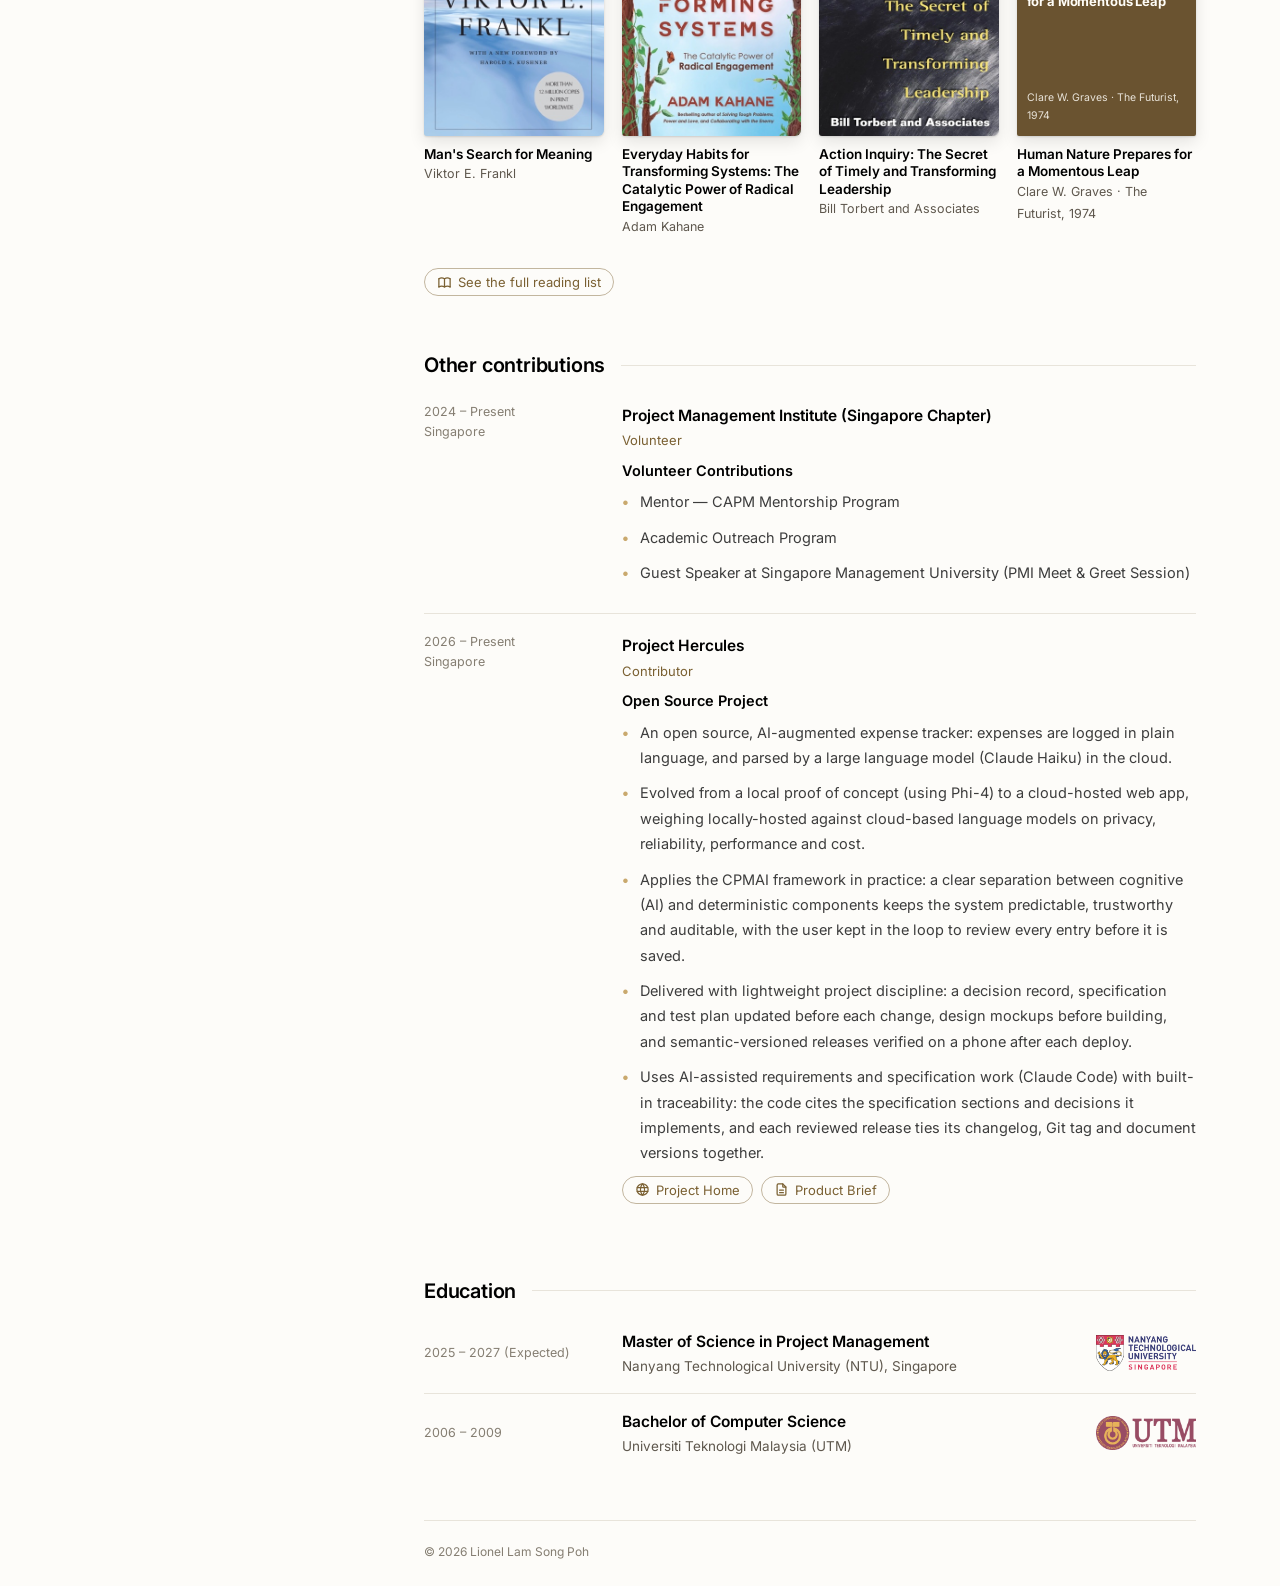
==== commit 24d65805: "Project Hercules: a Product Brief link; sidebar layout links as outlined pills - files/hercules-prod" ====
--- a/index.html
+++ b/index.html
@@ -202,7 +202,7 @@
               <div>
                 <div class="project-name">${p.title}</div>
                 <ul>${p.bullets.map(b => `<li>${b}</li>`).join('')}</ul>
-                ${p.link ? `<a class="pub-link" href="${p.link.url}" target="_blank" rel="noopener noreferrer">${p.link.label} →</a>` : ''}
+                ${p.links ? `<div class="project-links">${p.links.map(l => `<a class="pub-link" href="${l.url}" target="_blank" rel="noopener noreferrer">${l.label} →</a>`).join('')}</div>` : ''}
               </div>
             </div>
           `).join('')}
@@ -284,7 +284,7 @@
               <div>
                 <div class="project-name">${p.title}</div>
                 <ul>${p.bullets.map(b => `<li>${b}</li>`).join('')}</ul>
-                ${p.link ? `<a class="pub-link" href="${p.link.url}" target="_blank" rel="noopener noreferrer">${p.link.label} →</a>` : ''}
+                ${p.links ? `<div class="project-links">${p.links.map(l => `<a class="pub-link" href="${l.url}" target="_blank" rel="noopener noreferrer">${l.label} →</a>`).join('')}</div>` : ''}
               </div>
             </div>
           `).join('')}
--- a/css/base.css
+++ b/css/base.css
@@ -171,3 +171,5 @@
   footer { flex-direction: column; align-items: flex-start; gap: 8px; }
 }
 @media (max-width: 480px) { .cert-list { grid-template-columns: 1fr; } }
+/* A project's links (e.g. Project Home, Product Brief), in a row below its bullets */
+.project-links { display: flex; flex-wrap: wrap; gap: 10px; }
